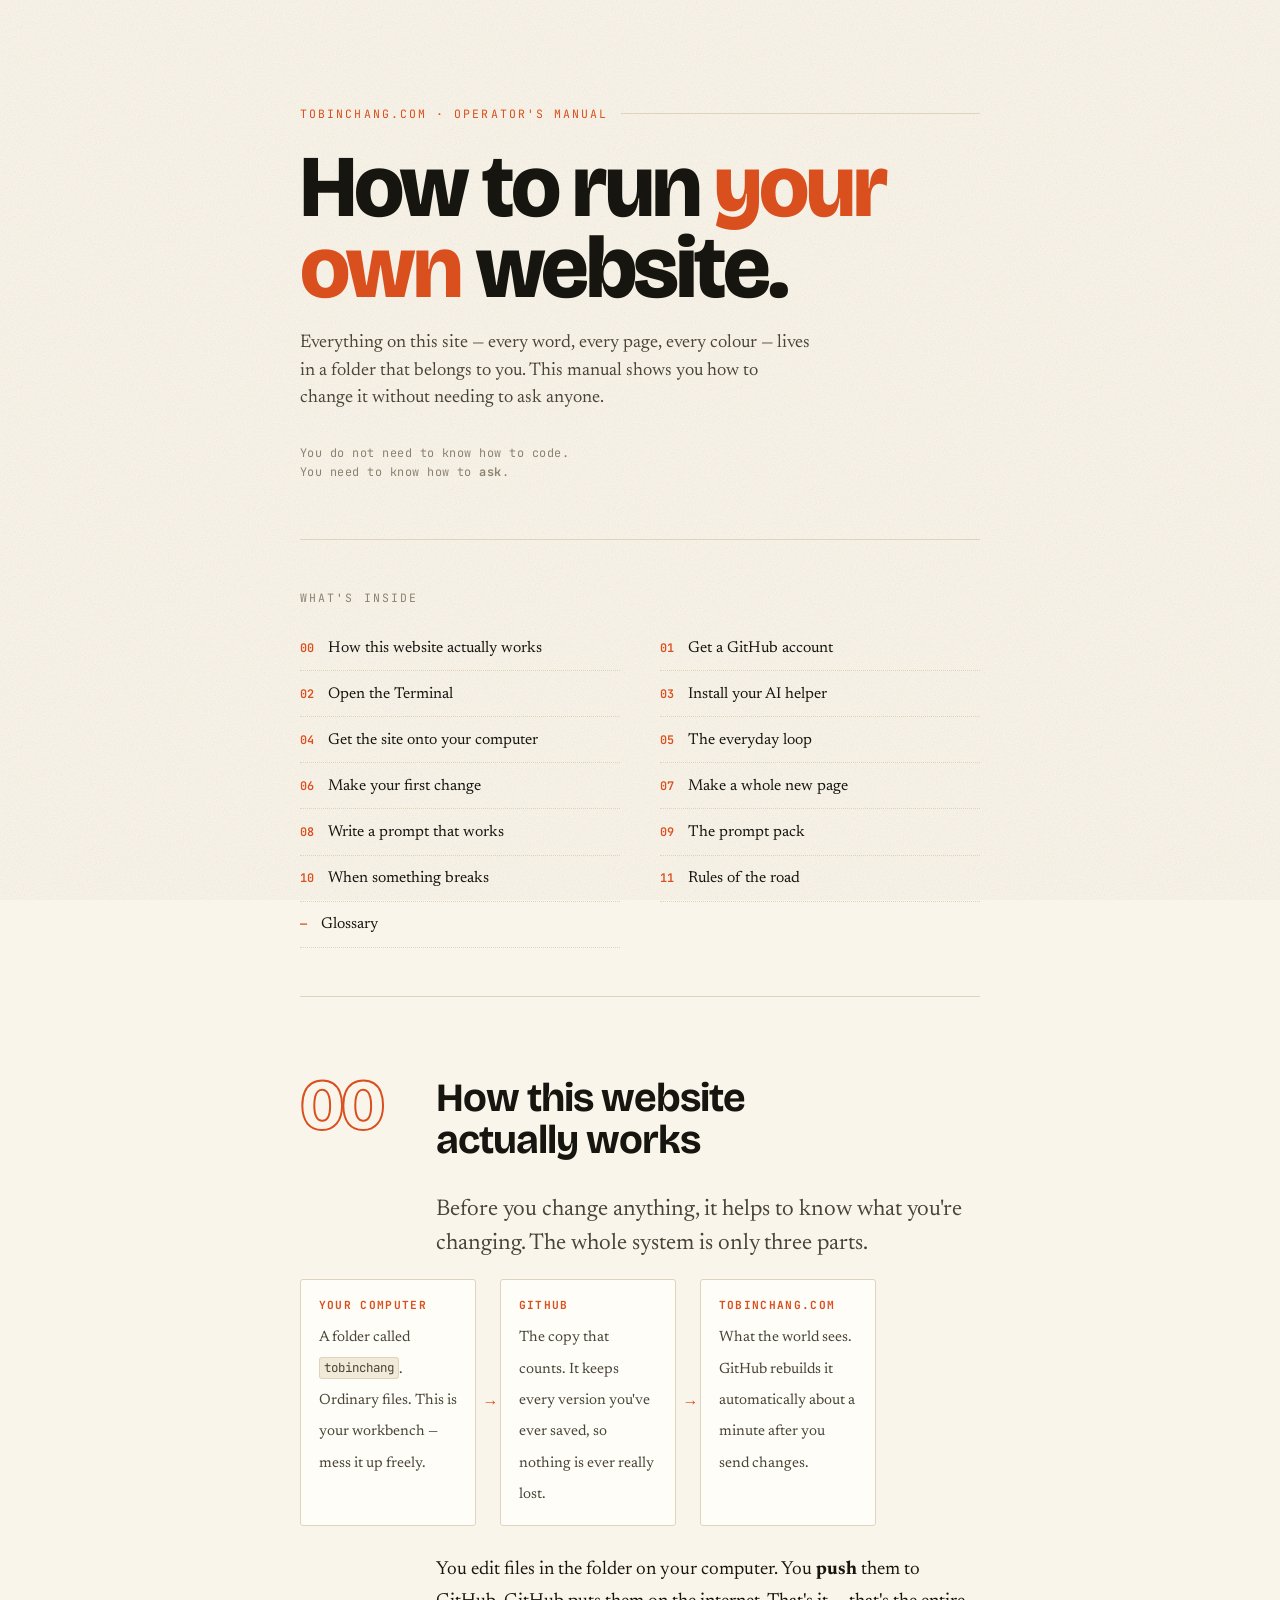
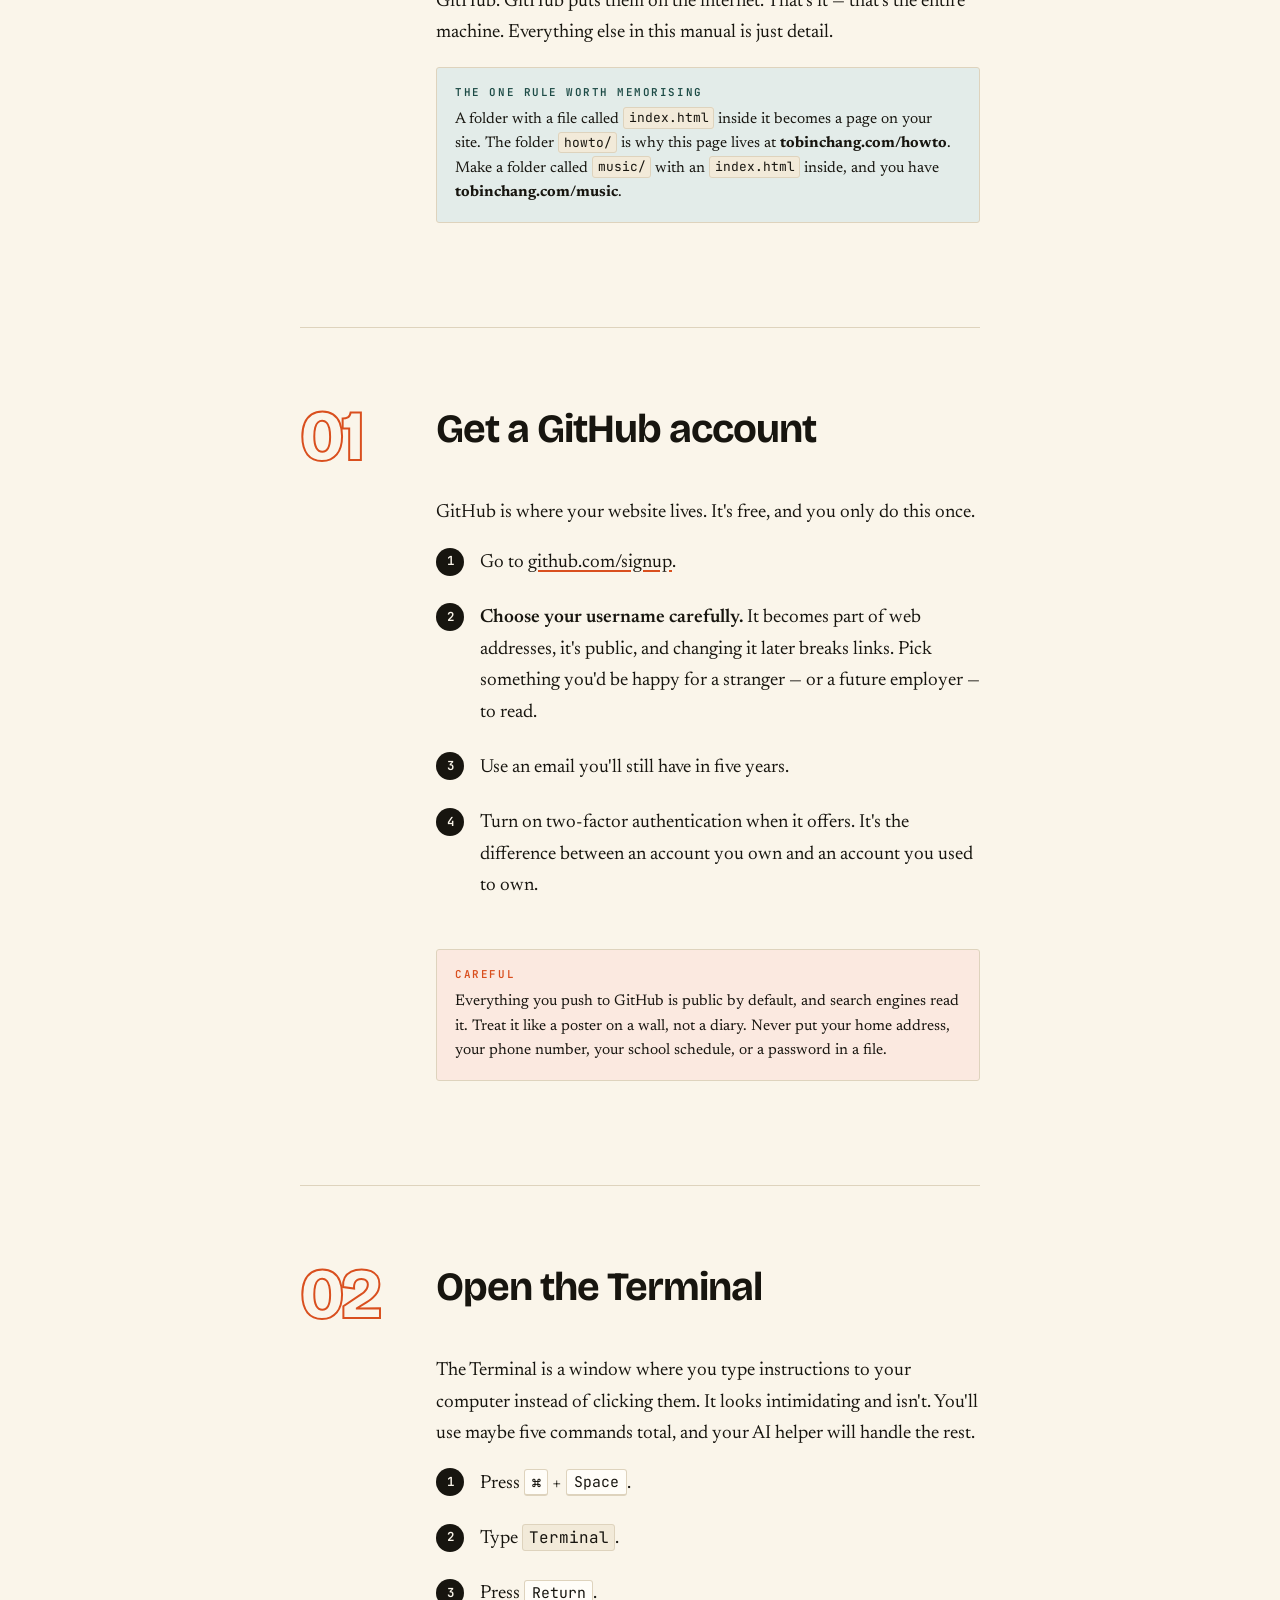
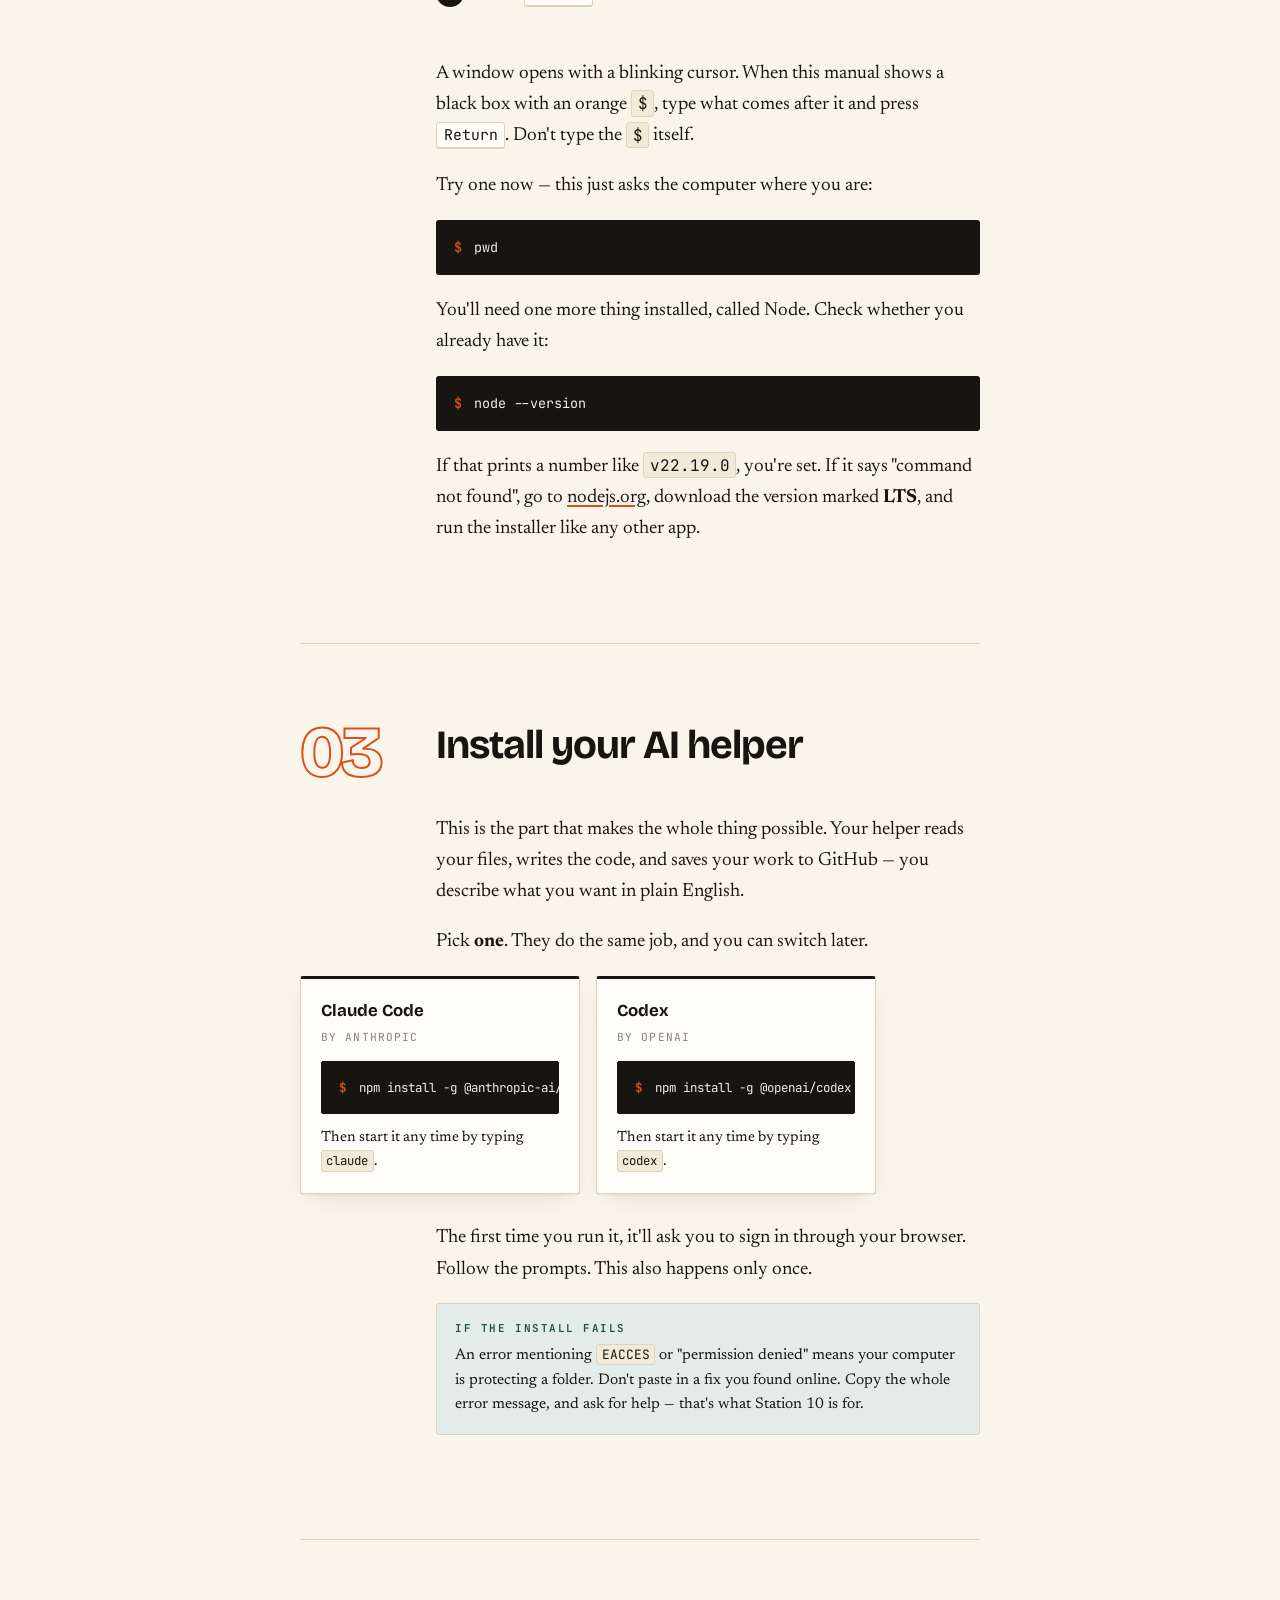
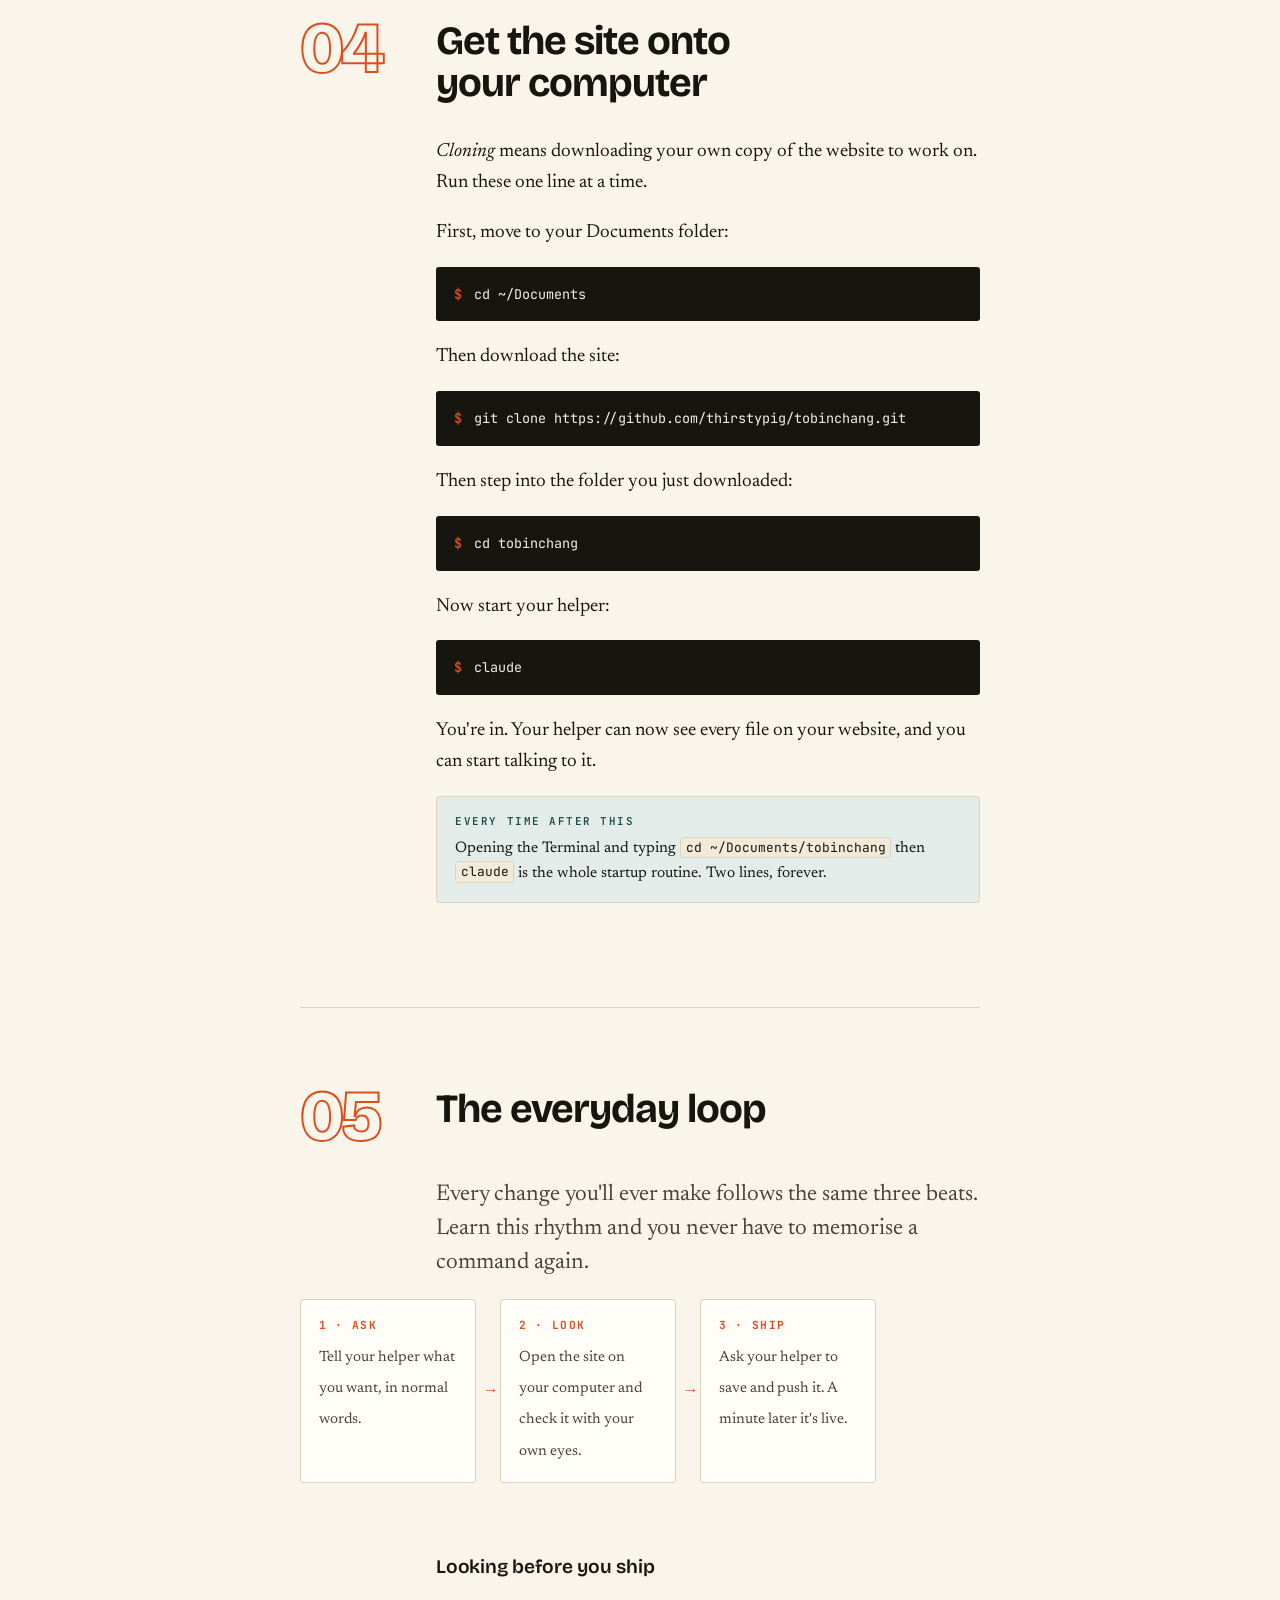
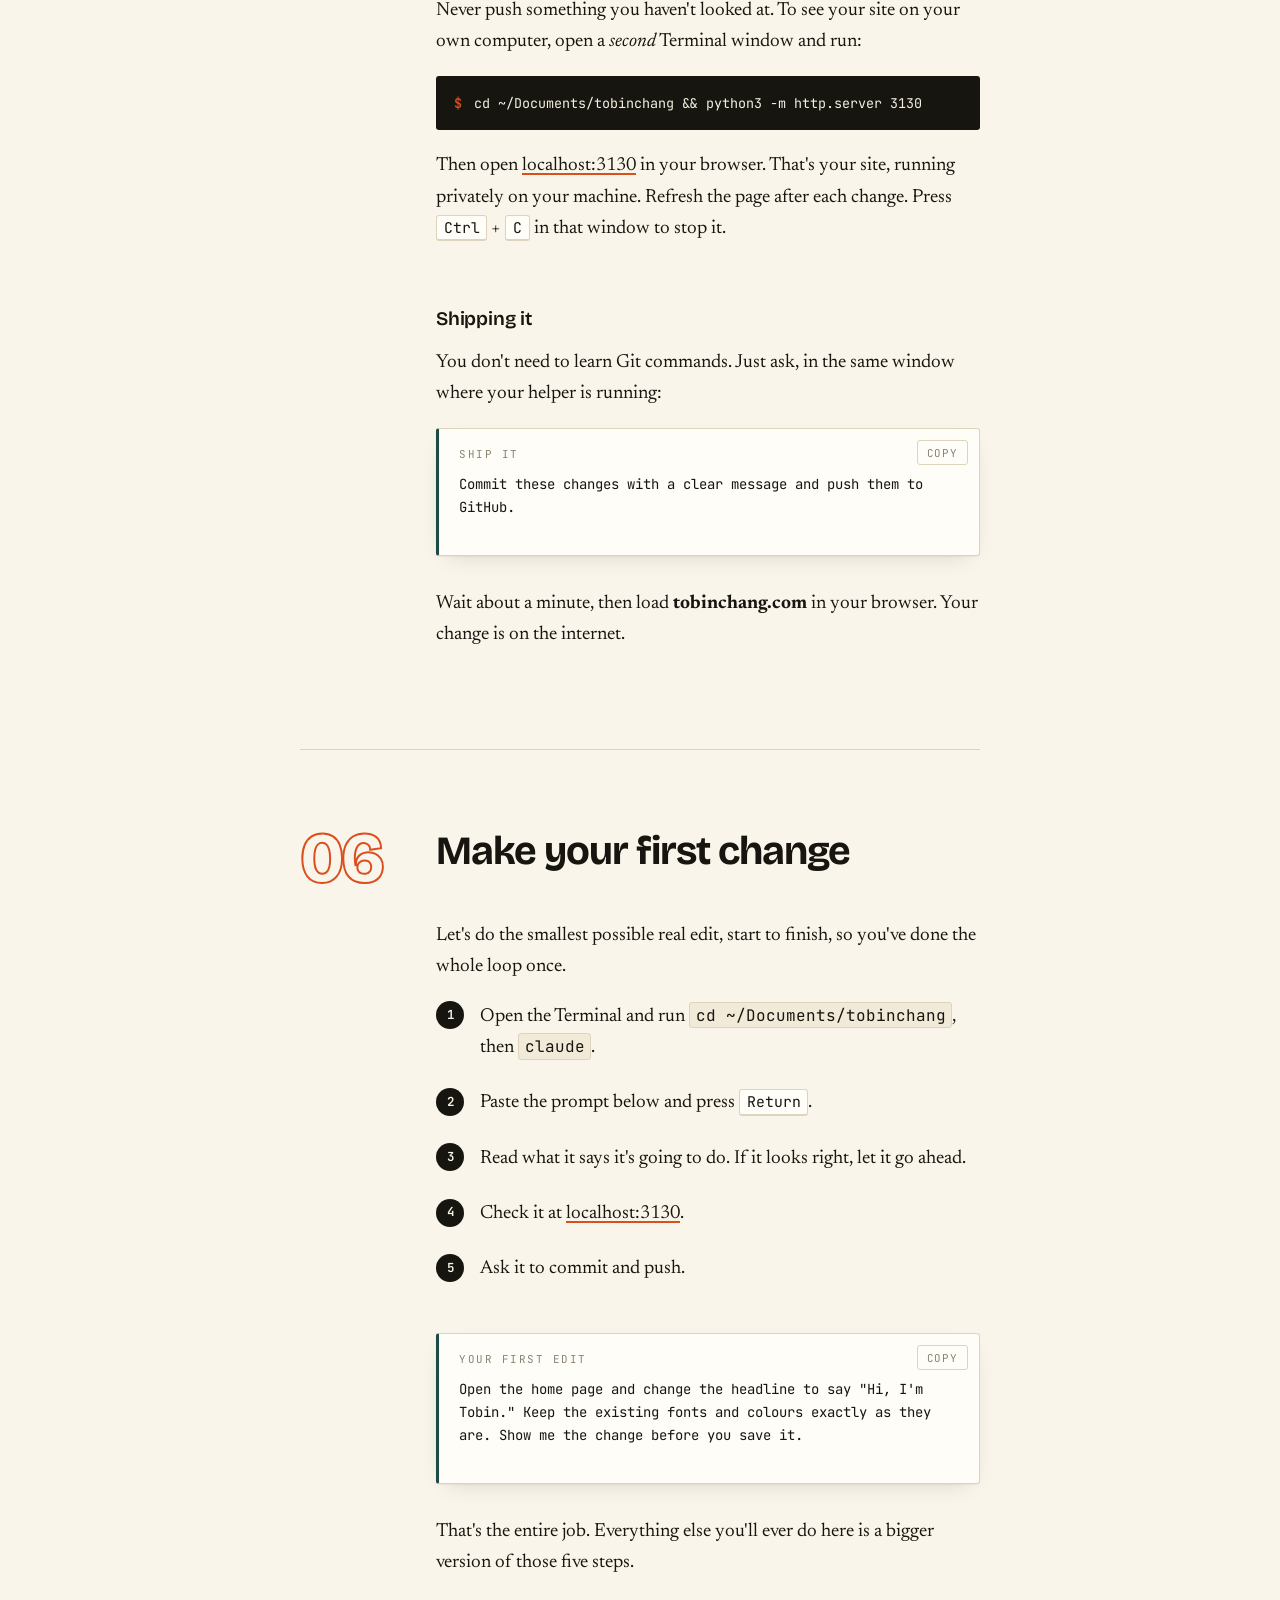
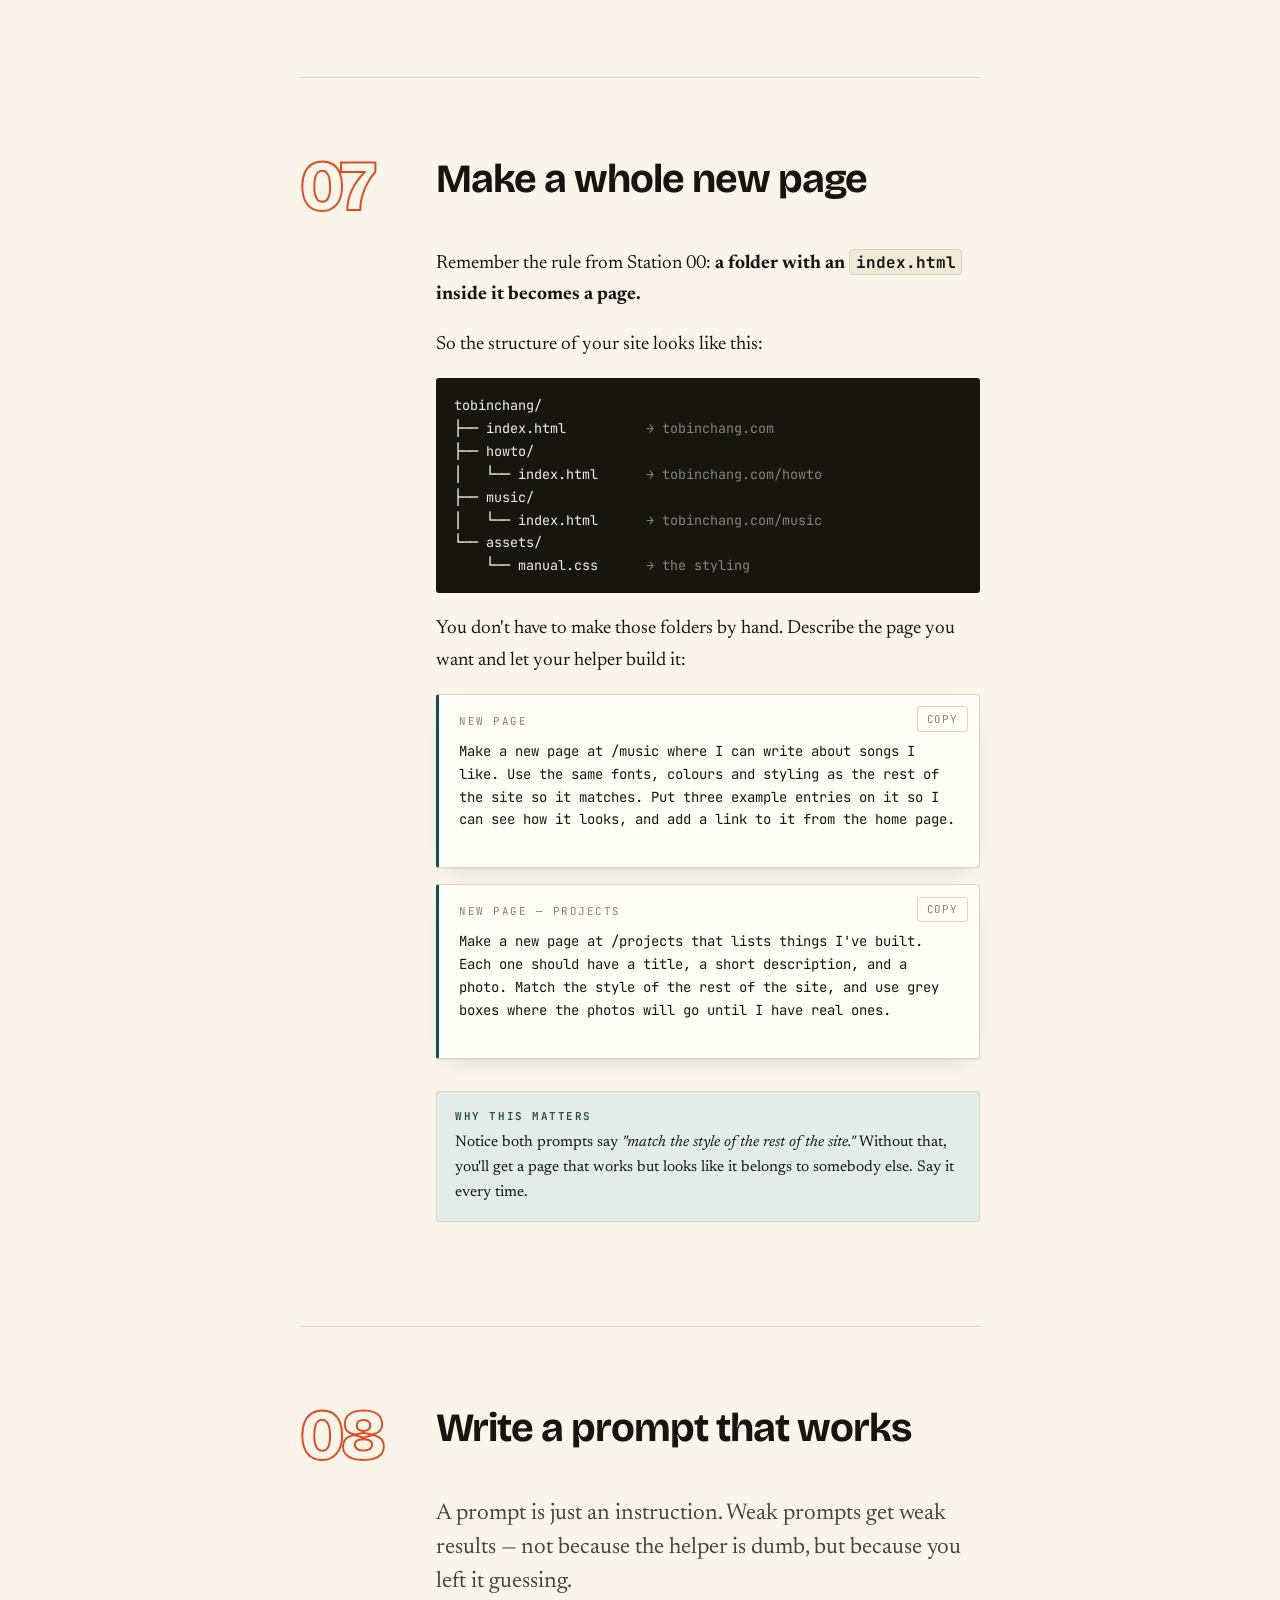
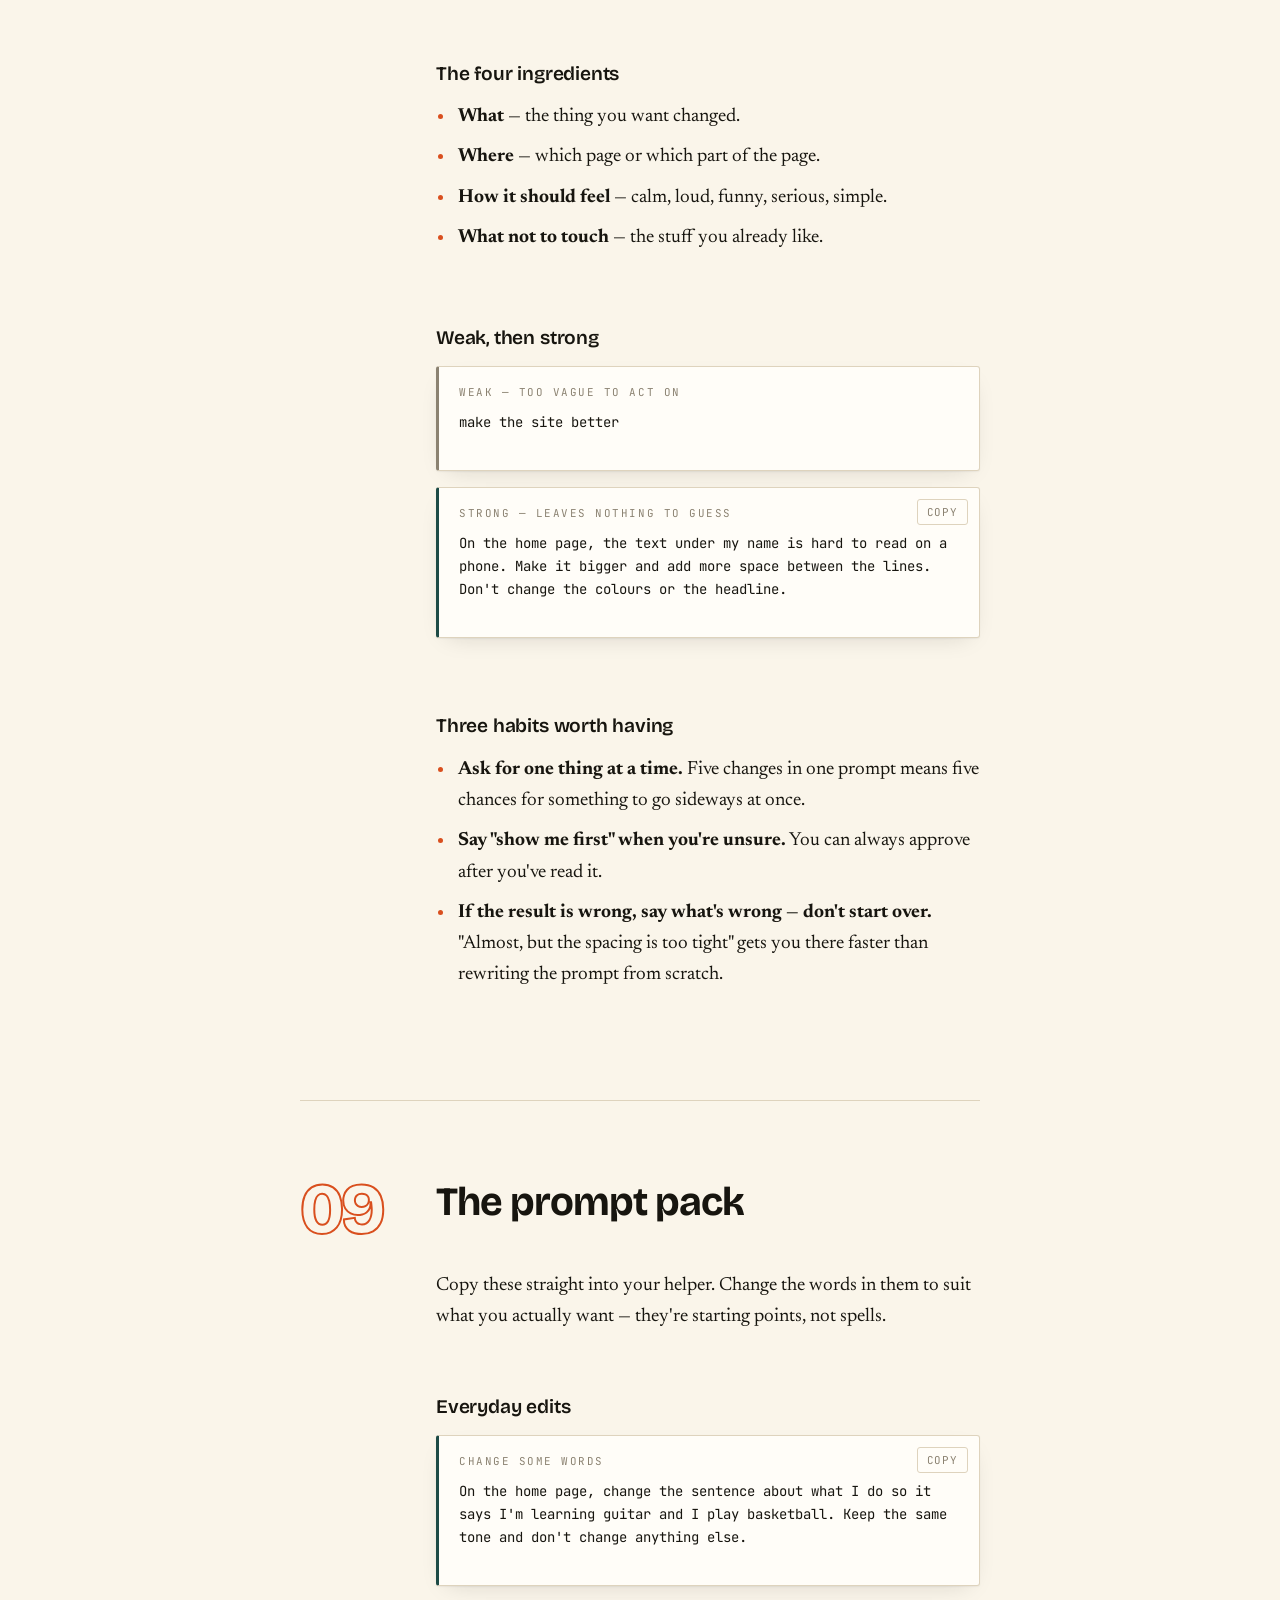
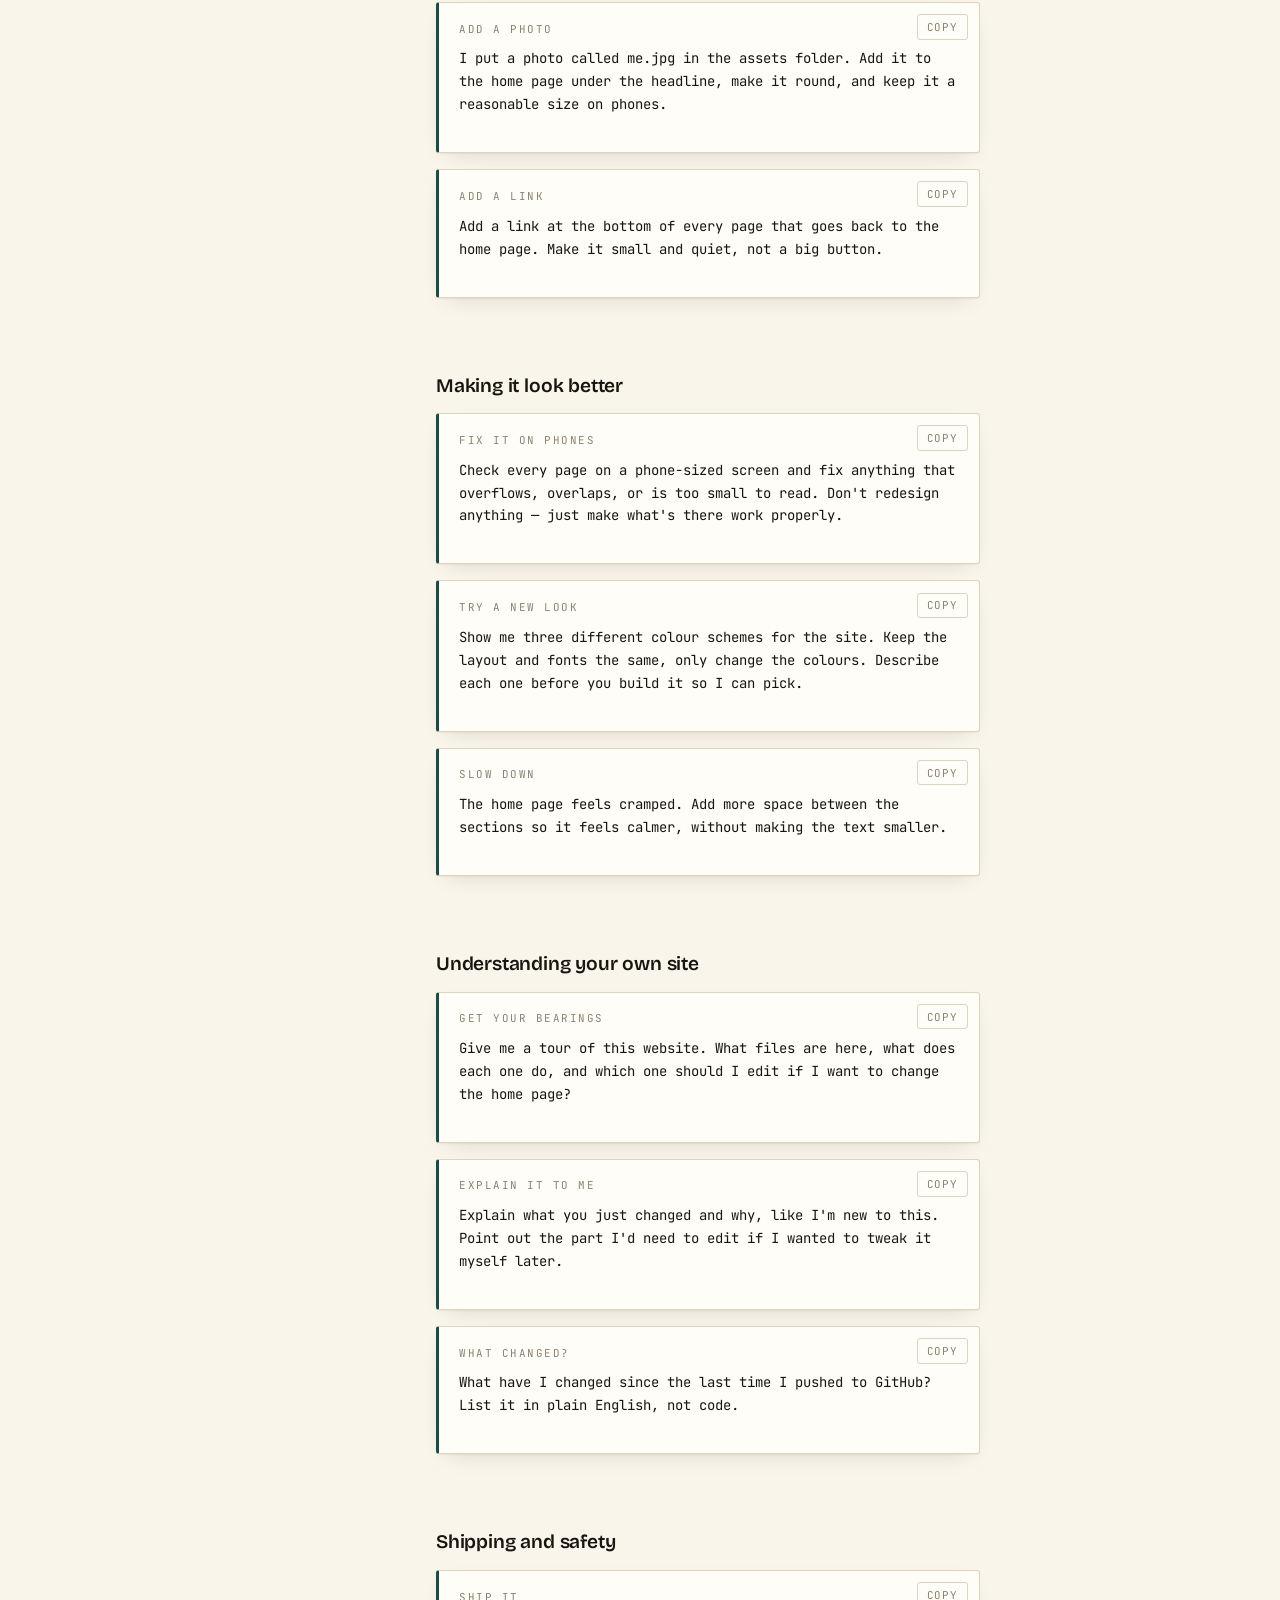
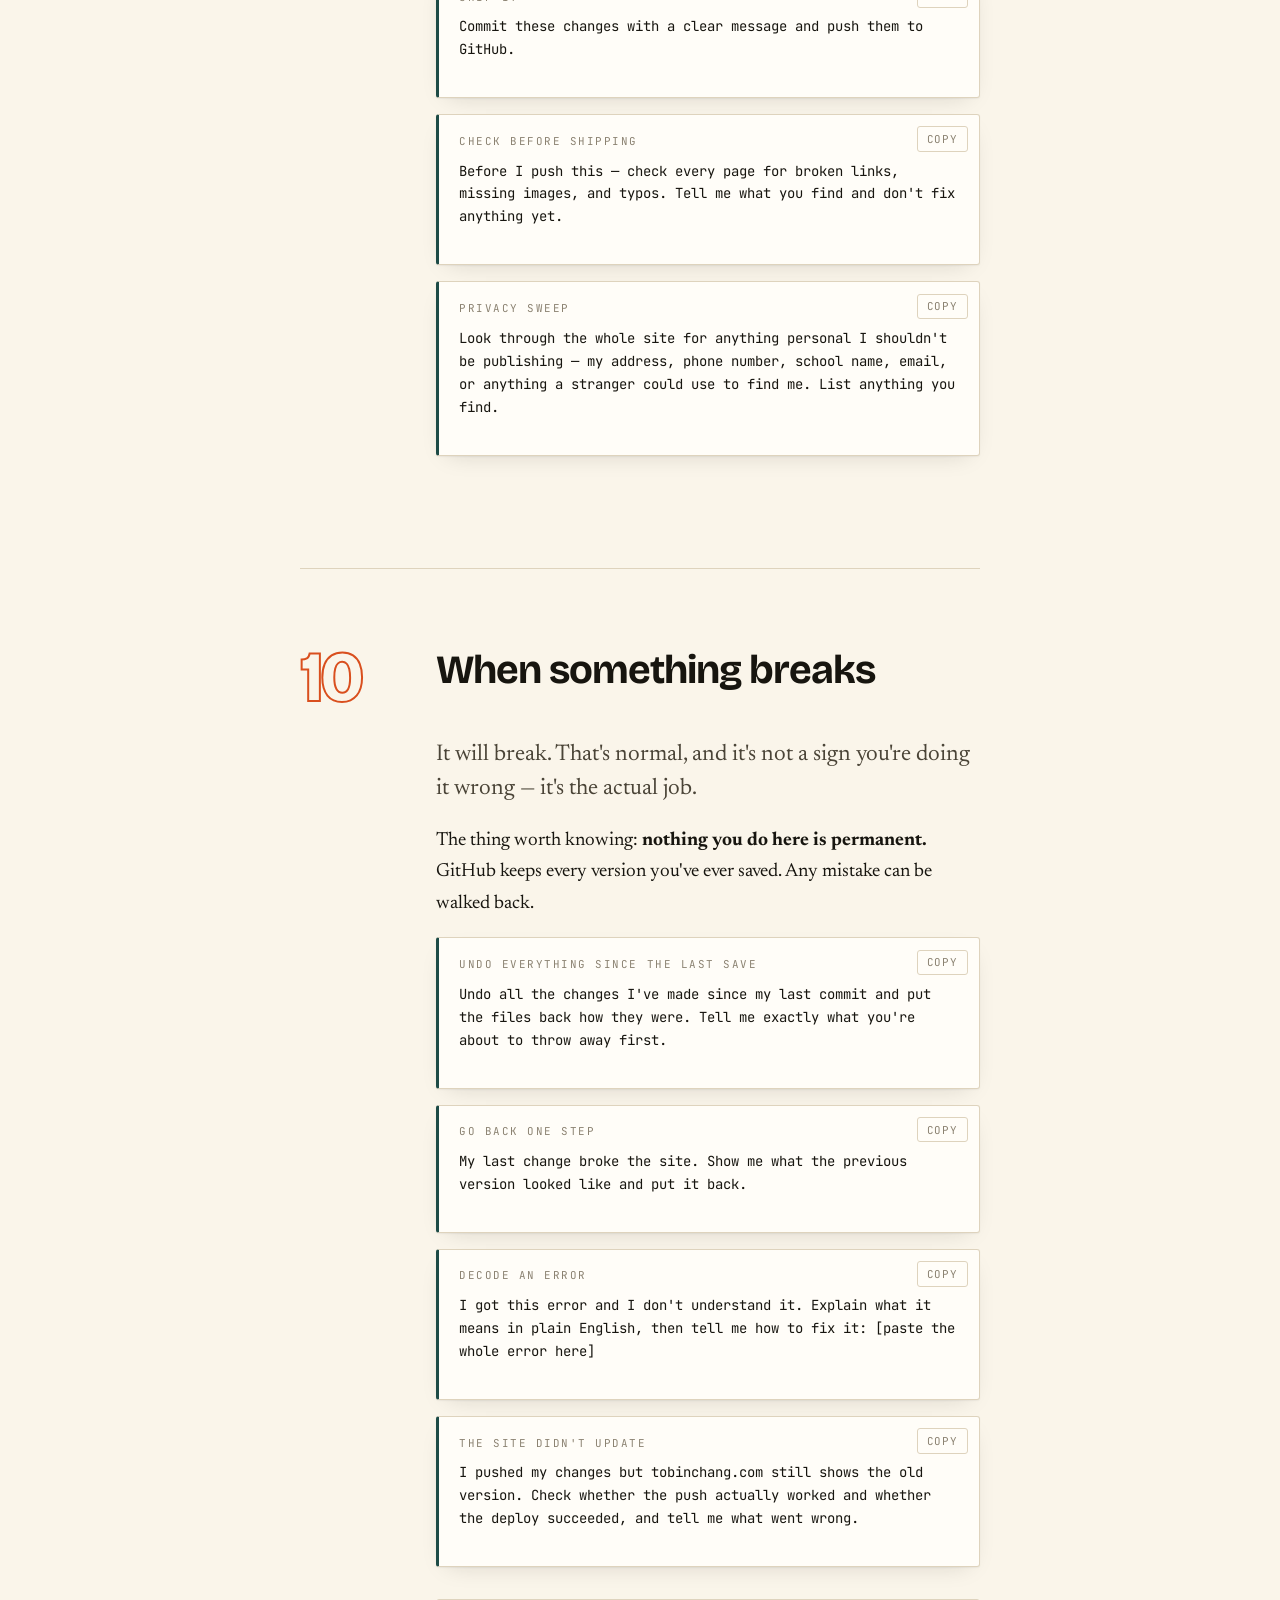
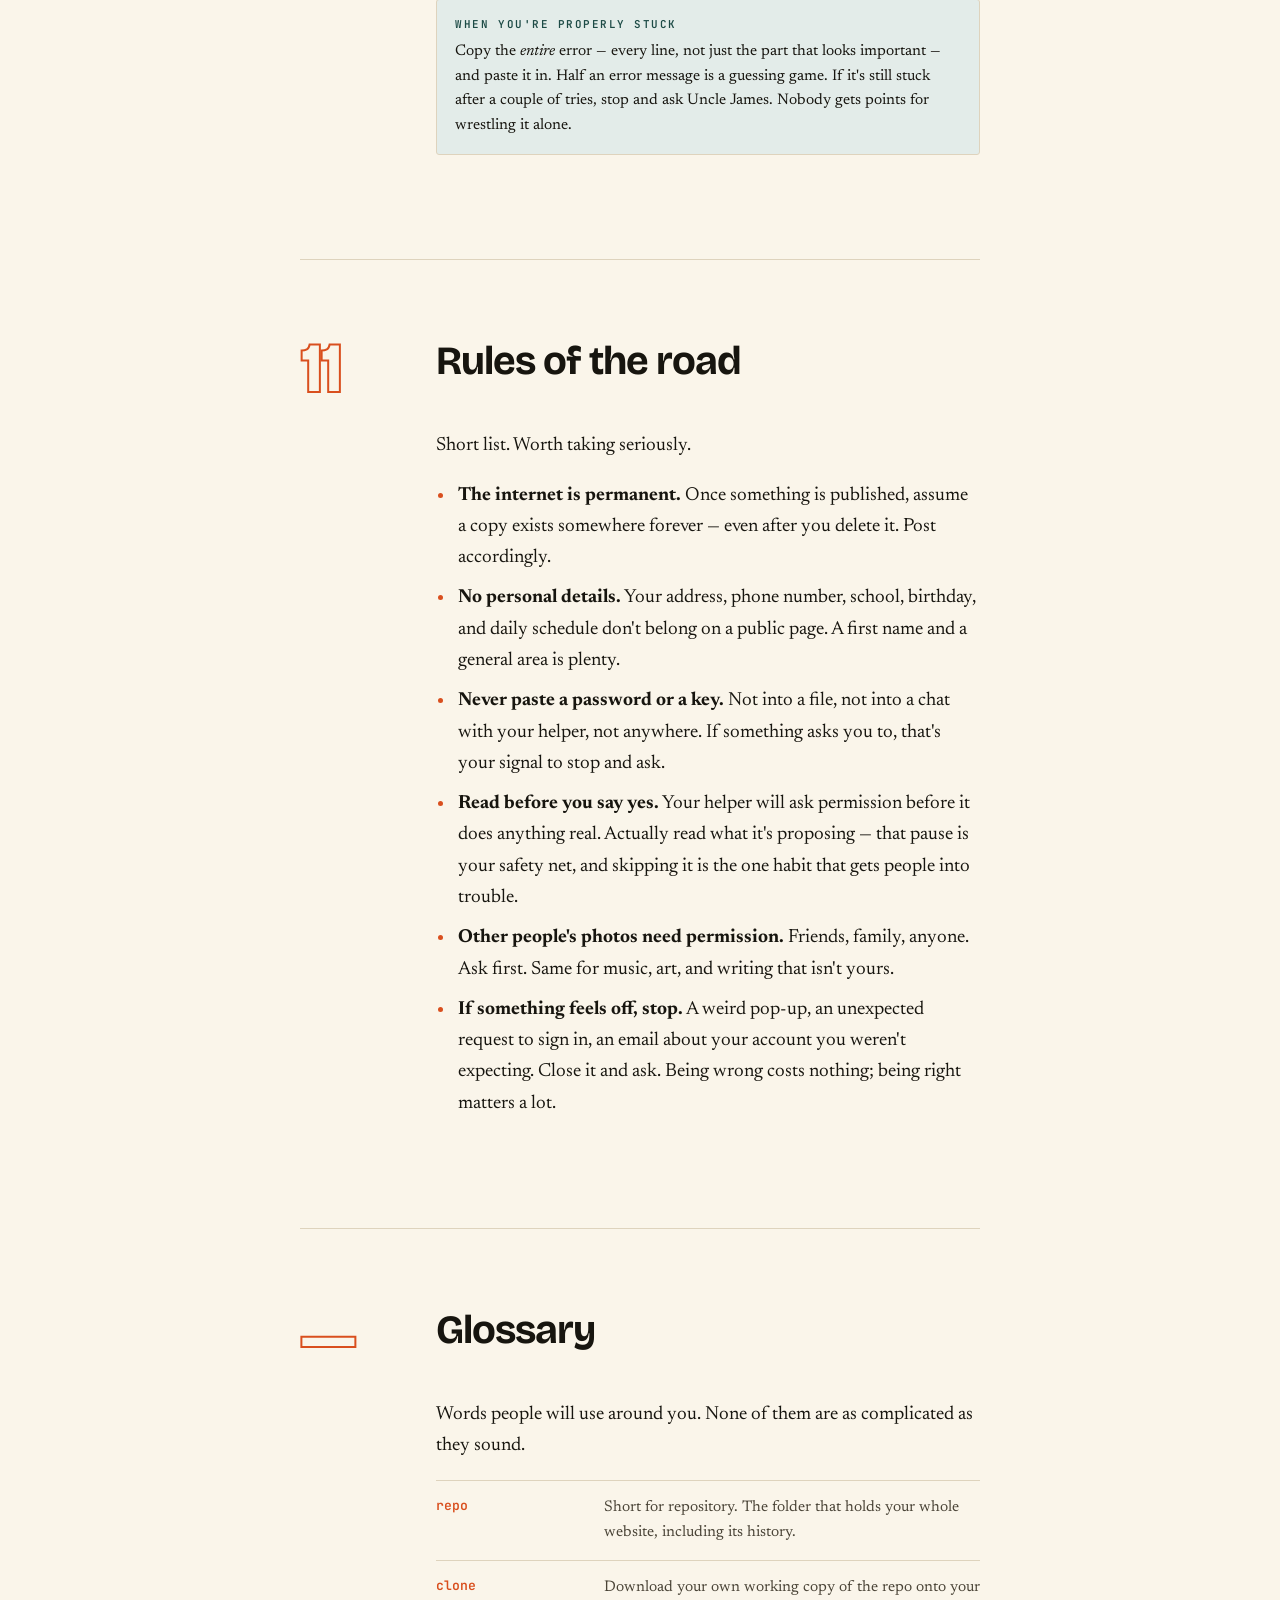
==== howto/index.html @ 3d5f6ff5 "Add placeholder front page and operator's manual First commit for tobinchang.com — a static site on " ====
<!DOCTYPE html>
<html lang="en">
<head>
<meta charset="utf-8">
<meta name="viewport" content="width=device-width, initial-scale=1">
<title>Operator's Manual — how to run tobinchang.com yourself</title>
<meta name="description" content="A step-by-step manual for running your own website with an AI coding helper and GitHub. Setup, everyday edits, making new pages, and a pack of prompts you can copy.">
<meta name="robots" content="noindex, follow">
<meta name="theme-color" content="#faf5ea" media="(prefers-color-scheme: light)">
<meta name="theme-color" content="#14130f" media="(prefers-color-scheme: dark)">
<link rel="preconnect" href="https://fonts.googleapis.com">
<link rel="preconnect" href="https://fonts.gstatic.com" crossorigin>
<link href="https://fonts.googleapis.com/css2?family=Bricolage+Grotesque:opsz,wght@12..96,600;12..96,700;12..96,800&family=JetBrains+Mono:wght@400;600&family=Newsreader:opsz,wght@6..72,300;6..72,400;6..72,600&display=swap" rel="stylesheet">
<link rel="stylesheet" href="/assets/manual.css">
</head>
<body>

<a class="skip" href="#start">Skip to the manual</a>

<div class="wrap">

<!-- ===================== MASTHEAD ===================== -->
<header class="masthead">
  <p class="masthead__eyebrow">tobinchang.com &middot; operator's manual</p>
  <h1>How to run <em>your own</em> website.</h1>
  <p class="masthead__standfirst">
    Everything on this site — every word, every page, every colour — lives in a
    folder that belongs to you. This manual shows you how to change it without
    needing to ask anyone.
  </p>
  <p class="masthead__meta">
    You do not need to know how to code.<br>
    You need to know how to <strong>ask</strong>.
  </p>
</header>

<!-- ===================== CONTENTS ===================== -->
<nav class="contents" aria-label="Contents">
  <h2>What's inside</h2>
  <ol>
    <li><a href="#s00"><span>00</span> How this website actually works</a></li>
    <li><a href="#s01"><span>01</span> Get a GitHub account</a></li>
    <li><a href="#s02"><span>02</span> Open the Terminal</a></li>
    <li><a href="#s03"><span>03</span> Install your AI helper</a></li>
    <li><a href="#s04"><span>04</span> Get the site onto your computer</a></li>
    <li><a href="#s05"><span>05</span> The everyday loop</a></li>
    <li><a href="#s06"><span>06</span> Make your first change</a></li>
    <li><a href="#s07"><span>07</span> Make a whole new page</a></li>
    <li><a href="#s08"><span>08</span> Write a prompt that works</a></li>
    <li><a href="#s09"><span>09</span> The prompt pack</a></li>
    <li><a href="#s10"><span>10</span> When something breaks</a></li>
    <li><a href="#s11"><span>11</span> Rules of the road</a></li>
    <li><a href="#gloss"><span>&mdash;</span> Glossary</a></li>
  </ol>
</nav>

<main id="start">

<!-- ===================== 00 ===================== -->
<section class="station" id="s00">
  <div class="station__head">
    <span class="station__num" aria-hidden="true">00</span>
    <h2>How this website actually works</h2>
  </div>

  <p class="lede">
    Before you change anything, it helps to know what you're changing. The whole
    system is only three parts.
  </p>

  <ul class="flow">
    <li>
      <b>Your computer</b>
      <span>A folder called <code>tobinchang</code>. Ordinary files. This is your workbench — mess it up freely.</span>
    </li>
    <li>
      <b>GitHub</b>
      <span>The copy that counts. It keeps every version you've ever saved, so nothing is ever really lost.</span>
    </li>
    <li>
      <b>tobinchang.com</b>
      <span>What the world sees. GitHub rebuilds it automatically about a minute after you send changes.</span>
    </li>
  </ul>

  <p>
    You edit files in the folder on your computer. You <strong>push</strong> them
    to GitHub. GitHub puts them on the internet. That's it — that's the entire
    machine. Everything else in this manual is just detail.
  </p>

  <div class="note">
    <span class="note__tag">The one rule worth memorising</span>
    <p>
      A folder with a file called <code>index.html</code> inside it becomes a page
      on your site. The folder <code>howto/</code> is why this page lives at
      <strong>tobinchang.com/howto</strong>. Make a folder called
      <code>music/</code> with an <code>index.html</code> inside, and you have
      <strong>tobinchang.com/music</strong>.
    </p>
  </div>
</section>

<!-- ===================== 01 ===================== -->
<section class="station" id="s01">
  <div class="station__head">
    <span class="station__num" aria-hidden="true">01</span>
    <h2>Get a GitHub account</h2>
  </div>

  <p>
    GitHub is where your website lives. It's free, and you only do this once.
  </p>

  <ol class="steps">
    <li>Go to <a href="https://github.com/signup">github.com/signup</a>.</li>
    <li>
      <strong>Choose your username carefully.</strong> It becomes part of web
      addresses, it's public, and changing it later breaks links. Pick something
      you'd be happy for a stranger — or a future employer — to read.
    </li>
    <li>Use an email you'll still have in five years.</li>
    <li>Turn on two-factor authentication when it offers. It's the difference between an account you own and an account you used to own.</li>
  </ol>

  <div class="note note--warn">
    <span class="note__tag">Careful</span>
    <p>
      Everything you push to GitHub is public by default, and search engines read
      it. Treat it like a poster on a wall, not a diary. Never put your home
      address, your phone number, your school schedule, or a password in a file.
    </p>
  </div>
</section>

<!-- ===================== 02 ===================== -->
<section class="station" id="s02">
  <div class="station__head">
    <span class="station__num" aria-hidden="true">02</span>
    <h2>Open the Terminal</h2>
  </div>

  <p>
    The Terminal is a window where you type instructions to your computer instead
    of clicking them. It looks intimidating and isn't. You'll use maybe five
    commands total, and your AI helper will handle the rest.
  </p>

  <ol class="steps">
    <li>Press <kbd>⌘</kbd> + <kbd>Space</kbd>.</li>
    <li>Type <code>Terminal</code>.</li>
    <li>Press <kbd>Return</kbd>.</li>
  </ol>

  <p>
    A window opens with a blinking cursor. When this manual shows a black box with
    an orange <code>$</code>, type what comes after it and press <kbd>Return</kbd>.
    Don't type the <code>$</code> itself.
  </p>

  <p>Try one now — this just asks the computer where you are:</p>

  <pre class="cmd">pwd</pre>

  <p>
    You'll need one more thing installed, called Node. Check whether you already
    have it:
  </p>

  <pre class="cmd">node --version</pre>

  <p>
    If that prints a number like <code>v22.19.0</code>, you're set. If it says
    "command not found", go to <a href="https://nodejs.org">nodejs.org</a>,
    download the version marked <strong>LTS</strong>, and run the installer like
    any other app.
  </p>
</section>

<!-- ===================== 03 ===================== -->
<section class="station" id="s03">
  <div class="station__head">
    <span class="station__num" aria-hidden="true">03</span>
    <h2>Install your AI helper</h2>
  </div>

  <p>
    This is the part that makes the whole thing possible. Your helper reads your
    files, writes the code, and saves your work to GitHub — you describe what you
    want in plain English.
  </p>

  <p>Pick <strong>one</strong>. They do the same job, and you can switch later.</p>

  <ul class="choice">
    <li>
      <h4>Claude Code</h4>
      <p class="who">by Anthropic</p>
      <pre class="cmd">npm install -g @anthropic-ai/claude-code</pre>
      <p>Then start it any time by typing <code>claude</code>.</p>
    </li>
    <li>
      <h4>Codex</h4>
      <p class="who">by OpenAI</p>
      <pre class="cmd">npm install -g @openai/codex</pre>
      <p>Then start it any time by typing <code>codex</code>.</p>
    </li>
  </ul>

  <p>
    The first time you run it, it'll ask you to sign in through your browser.
    Follow the prompts. This also happens only once.
  </p>

  <div class="note">
    <span class="note__tag">If the install fails</span>
    <p>
      An error mentioning <code>EACCES</code> or "permission denied" means your
      computer is protecting a folder. Don't paste in a fix you found online.
      Copy the whole error message, and ask for help — that's what
      Station&nbsp;10 is for.
    </p>
  </div>
</section>

<!-- ===================== 04 ===================== -->
<section class="station" id="s04">
  <div class="station__head">
    <span class="station__num" aria-hidden="true">04</span>
    <h2>Get the site onto your computer</h2>
  </div>

  <p>
    <em>Cloning</em> means downloading your own copy of the website to work on.
    Run these one line at a time.
  </p>

  <p>First, move to your Documents folder:</p>
  <pre class="cmd">cd ~/Documents</pre>

  <p>Then download the site:</p>
  <pre class="cmd">git clone https://github.com/thirstypig/tobinchang.git</pre>

  <p>Then step into the folder you just downloaded:</p>
  <pre class="cmd">cd tobinchang</pre>

  <p>Now start your helper:</p>
  <pre class="cmd">claude</pre>

  <p>
    You're in. Your helper can now see every file on your website, and you can
    start talking to it.
  </p>

  <div class="note">
    <span class="note__tag">Every time after this</span>
    <p>
      Opening the Terminal and typing <code>cd ~/Documents/tobinchang</code> then
      <code>claude</code> is the whole startup routine. Two lines, forever.
    </p>
  </div>
</section>

<!-- ===================== 05 ===================== -->
<section class="station" id="s05">
  <div class="station__head">
    <span class="station__num" aria-hidden="true">05</span>
    <h2>The everyday loop</h2>
  </div>

  <p class="lede">
    Every change you'll ever make follows the same three beats. Learn this rhythm
    and you never have to memorise a command again.
  </p>

  <ul class="flow">
    <li><b>1 · Ask</b><span>Tell your helper what you want, in normal words.</span></li>
    <li><b>2 · Look</b><span>Open the site on your computer and check it with your own eyes.</span></li>
    <li><b>3 · Ship</b><span>Ask your helper to save and push it. A minute later it's live.</span></li>
  </ul>

  <h3>Looking before you ship</h3>

  <p>
    Never push something you haven't looked at. To see your site on your own
    computer, open a <em>second</em> Terminal window and run:
  </p>

  <pre class="cmd">cd ~/Documents/tobinchang &amp;&amp; python3 -m http.server 3130</pre>

  <p>
    Then open <a href="http://localhost:3130">localhost:3130</a> in your browser.
    That's your site, running privately on your machine. Refresh the page after
    each change. Press <kbd>Ctrl</kbd> + <kbd>C</kbd> in that window to stop it.
  </p>

  <h3>Shipping it</h3>

  <p>
    You don't need to learn Git commands. Just ask, in the same window where your
    helper is running:
  </p>

  <ul class="prompts">
    <li class="prompt">
      <span class="prompt__label">Ship it</span>
      <button class="prompt__copy" type="button">Copy</button>
      <p class="prompt__text">Commit these changes with a clear message and push them to GitHub.</p>
    </li>
  </ul>

  <p>
    Wait about a minute, then load <strong>tobinchang.com</strong> in your browser.
    Your change is on the internet.
  </p>
</section>

<!-- ===================== 06 ===================== -->
<section class="station" id="s06">
  <div class="station__head">
    <span class="station__num" aria-hidden="true">06</span>
    <h2>Make your first change</h2>
  </div>

  <p>
    Let's do the smallest possible real edit, start to finish, so you've done the
    whole loop once.
  </p>

  <ol class="steps">
    <li>Open the Terminal and run <code>cd ~/Documents/tobinchang</code>, then <code>claude</code>.</li>
    <li>Paste the prompt below and press <kbd>Return</kbd>.</li>
    <li>Read what it says it's going to do. If it looks right, let it go ahead.</li>
    <li>Check it at <a href="http://localhost:3130">localhost:3130</a>.</li>
    <li>Ask it to commit and push.</li>
  </ol>

  <ul class="prompts">
    <li class="prompt">
      <span class="prompt__label">Your first edit</span>
      <button class="prompt__copy" type="button">Copy</button>
      <p class="prompt__text">Open the home page and change the headline to say "Hi, I'm Tobin." Keep the existing fonts and colours exactly as they are. Show me the change before you save it.</p>
    </li>
  </ul>

  <p>
    That's the entire job. Everything else you'll ever do here is a bigger version
    of those five steps.
  </p>
</section>

<!-- ===================== 07 ===================== -->
<section class="station" id="s07">
  <div class="station__head">
    <span class="station__num" aria-hidden="true">07</span>
    <h2>Make a whole new page</h2>
  </div>

  <p>
    Remember the rule from Station 00: <strong>a folder with an
    <code>index.html</code> inside it becomes a page.</strong>
  </p>

  <p>So the structure of your site looks like this:</p>

  <pre class="cmd cmd--plain">tobinchang/
├── index.html          <span class="c">→ tobinchang.com</span>
├── howto/
│   └── index.html      <span class="c">→ tobinchang.com/howto</span>
├── music/
│   └── index.html      <span class="c">→ tobinchang.com/music</span>
└── assets/
    └── manual.css      <span class="c">→ the styling</span></pre>

  <p>
    You don't have to make those folders by hand. Describe the page you want and
    let your helper build it:
  </p>

  <ul class="prompts">
    <li class="prompt">
      <span class="prompt__label">New page</span>
      <button class="prompt__copy" type="button">Copy</button>
      <p class="prompt__text">Make a new page at /music where I can write about songs I like. Use the same fonts, colours and styling as the rest of the site so it matches. Put three example entries on it so I can see how it looks, and add a link to it from the home page.</p>
    </li>
    <li class="prompt">
      <span class="prompt__label">New page — projects</span>
      <button class="prompt__copy" type="button">Copy</button>
      <p class="prompt__text">Make a new page at /projects that lists things I've built. Each one should have a title, a short description, and a photo. Match the style of the rest of the site, and use grey boxes where the photos will go until I have real ones.</p>
    </li>
  </ul>

  <div class="note">
    <span class="note__tag">Why this matters</span>
    <p>
      Notice both prompts say <em>"match the style of the rest of the site."</em>
      Without that, you'll get a page that works but looks like it belongs to
      somebody else. Say it every time.
    </p>
  </div>
</section>

<!-- ===================== 08 ===================== -->
<section class="station" id="s08">
  <div class="station__head">
    <span class="station__num" aria-hidden="true">08</span>
    <h2>Write a prompt that works</h2>
  </div>

  <p class="lede">
    A prompt is just an instruction. Weak prompts get weak results — not because
    the helper is dumb, but because you left it guessing.
  </p>

  <h3>The four ingredients</h3>

  <ul>
    <li><strong>What</strong> — the thing you want changed.</li>
    <li><strong>Where</strong> — which page or which part of the page.</li>
    <li><strong>How it should feel</strong> — calm, loud, funny, serious, simple.</li>
    <li><strong>What not to touch</strong> — the stuff you already like.</li>
  </ul>

  <h3>Weak, then strong</h3>

  <ul class="prompts">
    <li class="prompt" style="border-left-color: var(--ink-faint)">
      <span class="prompt__label">Weak — too vague to act on</span>
      <p class="prompt__text">make the site better</p>
    </li>
    <li class="prompt">
      <span class="prompt__label">Strong — leaves nothing to guess</span>
      <button class="prompt__copy" type="button">Copy</button>
      <p class="prompt__text">On the home page, the text under my name is hard to read on a phone. Make it bigger and add more space between the lines. Don't change the colours or the headline.</p>
    </li>
  </ul>

  <h3>Three habits worth having</h3>

  <ul>
    <li><strong>Ask for one thing at a time.</strong> Five changes in one prompt means five chances for something to go sideways at once.</li>
    <li><strong>Say "show me first" when you're unsure.</strong> You can always approve after you've read it.</li>
    <li><strong>If the result is wrong, say what's wrong — don't start over.</strong> "Almost, but the spacing is too tight" gets you there faster than rewriting the prompt from scratch.</li>
  </ul>
</section>

<!-- ===================== 09 ===================== -->
<section class="station" id="s09">
  <div class="station__head">
    <span class="station__num" aria-hidden="true">09</span>
    <h2>The prompt pack</h2>
  </div>

  <p>
    Copy these straight into your helper. Change the words in them to suit what
    you actually want — they're starting points, not spells.
  </p>

  <h3>Everyday edits</h3>

  <ul class="prompts">
    <li class="prompt">
      <span class="prompt__label">Change some words</span>
      <button class="prompt__copy" type="button">Copy</button>
      <p class="prompt__text">On the home page, change the sentence about what I do so it says I'm learning guitar and I play basketball. Keep the same tone and don't change anything else.</p>
    </li>
    <li class="prompt">
      <span class="prompt__label">Add a photo</span>
      <button class="prompt__copy" type="button">Copy</button>
      <p class="prompt__text">I put a photo called me.jpg in the assets folder. Add it to the home page under the headline, make it round, and keep it a reasonable size on phones.</p>
    </li>
    <li class="prompt">
      <span class="prompt__label">Add a link</span>
      <button class="prompt__copy" type="button">Copy</button>
      <p class="prompt__text">Add a link at the bottom of every page that goes back to the home page. Make it small and quiet, not a big button.</p>
    </li>
  </ul>

  <h3>Making it look better</h3>

  <ul class="prompts">
    <li class="prompt">
      <span class="prompt__label">Fix it on phones</span>
      <button class="prompt__copy" type="button">Copy</button>
      <p class="prompt__text">Check every page on a phone-sized screen and fix anything that overflows, overlaps, or is too small to read. Don't redesign anything — just make what's there work properly.</p>
    </li>
    <li class="prompt">
      <span class="prompt__label">Try a new look</span>
      <button class="prompt__copy" type="button">Copy</button>
      <p class="prompt__text">Show me three different colour schemes for the site. Keep the layout and fonts the same, only change the colours. Describe each one before you build it so I can pick.</p>
    </li>
    <li class="prompt">
      <span class="prompt__label">Slow down</span>
      <button class="prompt__copy" type="button">Copy</button>
      <p class="prompt__text">The home page feels cramped. Add more space between the sections so it feels calmer, without making the text smaller.</p>
    </li>
  </ul>

  <h3>Understanding your own site</h3>

  <ul class="prompts">
    <li class="prompt">
      <span class="prompt__label">Get your bearings</span>
      <button class="prompt__copy" type="button">Copy</button>
      <p class="prompt__text">Give me a tour of this website. What files are here, what does each one do, and which one should I edit if I want to change the home page?</p>
    </li>
    <li class="prompt">
      <span class="prompt__label">Explain it to me</span>
      <button class="prompt__copy" type="button">Copy</button>
      <p class="prompt__text">Explain what you just changed and why, like I'm new to this. Point out the part I'd need to edit if I wanted to tweak it myself later.</p>
    </li>
    <li class="prompt">
      <span class="prompt__label">What changed?</span>
      <button class="prompt__copy" type="button">Copy</button>
      <p class="prompt__text">What have I changed since the last time I pushed to GitHub? List it in plain English, not code.</p>
    </li>
  </ul>

  <h3>Shipping and safety</h3>

  <ul class="prompts">
    <li class="prompt">
      <span class="prompt__label">Ship it</span>
      <button class="prompt__copy" type="button">Copy</button>
      <p class="prompt__text">Commit these changes with a clear message and push them to GitHub.</p>
    </li>
    <li class="prompt">
      <span class="prompt__label">Check before shipping</span>
      <button class="prompt__copy" type="button">Copy</button>
      <p class="prompt__text">Before I push this — check every page for broken links, missing images, and typos. Tell me what you find and don't fix anything yet.</p>
    </li>
    <li class="prompt">
      <span class="prompt__label">Privacy sweep</span>
      <button class="prompt__copy" type="button">Copy</button>
      <p class="prompt__text">Look through the whole site for anything personal I shouldn't be publishing — my address, phone number, school name, email, or anything a stranger could use to find me. List anything you find.</p>
    </li>
  </ul>
</section>

<!-- ===================== 10 ===================== -->
<section class="station" id="s10">
  <div class="station__head">
    <span class="station__num" aria-hidden="true">10</span>
    <h2>When something breaks</h2>
  </div>

  <p class="lede">
    It will break. That's normal, and it's not a sign you're doing it wrong —
    it's the actual job.
  </p>

  <p>
    The thing worth knowing: <strong>nothing you do here is permanent.</strong>
    GitHub keeps every version you've ever saved. Any mistake can be walked back.
  </p>

  <ul class="prompts">
    <li class="prompt">
      <span class="prompt__label">Undo everything since the last save</span>
      <button class="prompt__copy" type="button">Copy</button>
      <p class="prompt__text">Undo all the changes I've made since my last commit and put the files back how they were. Tell me exactly what you're about to throw away first.</p>
    </li>
    <li class="prompt">
      <span class="prompt__label">Go back one step</span>
      <button class="prompt__copy" type="button">Copy</button>
      <p class="prompt__text">My last change broke the site. Show me what the previous version looked like and put it back.</p>
    </li>
    <li class="prompt">
      <span class="prompt__label">Decode an error</span>
      <button class="prompt__copy" type="button">Copy</button>
      <p class="prompt__text">I got this error and I don't understand it. Explain what it means in plain English, then tell me how to fix it: [paste the whole error here]</p>
    </li>
    <li class="prompt">
      <span class="prompt__label">The site didn't update</span>
      <button class="prompt__copy" type="button">Copy</button>
      <p class="prompt__text">I pushed my changes but tobinchang.com still shows the old version. Check whether the push actually worked and whether the deploy succeeded, and tell me what went wrong.</p>
    </li>
  </ul>

  <div class="note">
    <span class="note__tag">When you're properly stuck</span>
    <p>
      Copy the <em>entire</em> error — every line, not just the part that looks
      important — and paste it in. Half an error message is a guessing game.
      If it's still stuck after a couple of tries, stop and ask Uncle James.
      Nobody gets points for wrestling it alone.
    </p>
  </div>
</section>

<!-- ===================== 11 ===================== -->
<section class="station" id="s11">
  <div class="station__head">
    <span class="station__num" aria-hidden="true">11</span>
    <h2>Rules of the road</h2>
  </div>

  <p>Short list. Worth taking seriously.</p>

  <ul>
    <li>
      <strong>The internet is permanent.</strong> Once something is published,
      assume a copy exists somewhere forever — even after you delete it. Post
      accordingly.
    </li>
    <li>
      <strong>No personal details.</strong> Your address, phone number, school,
      birthday, and daily schedule don't belong on a public page. A first name and
      a general area is plenty.
    </li>
    <li>
      <strong>Never paste a password or a key.</strong> Not into a file, not into
      a chat with your helper, not anywhere. If something asks you to, that's your
      signal to stop and ask.
    </li>
    <li>
      <strong>Read before you say yes.</strong> Your helper will ask permission
      before it does anything real. Actually read what it's proposing — that
      pause is your safety net, and skipping it is the one habit that gets people
      into trouble.
    </li>
    <li>
      <strong>Other people's photos need permission.</strong> Friends, family,
      anyone. Ask first. Same for music, art, and writing that isn't yours.
    </li>
    <li>
      <strong>If something feels off, stop.</strong> A weird pop-up, an unexpected
      request to sign in, an email about your account you weren't expecting.
      Close it and ask. Being wrong costs nothing; being right matters a lot.
    </li>
  </ul>
</section>

<!-- ===================== GLOSSARY ===================== -->
<section class="station" id="gloss">
  <div class="station__head">
    <span class="station__num" aria-hidden="true">&mdash;</span>
    <h2>Glossary</h2>
  </div>

  <p>Words people will use around you. None of them are as complicated as they sound.</p>

  <dl class="glossary">
    <div><dt>repo</dt><dd>Short for repository. The folder that holds your whole website, including its history.</dd></div>
    <div><dt>clone</dt><dd>Download your own working copy of the repo onto your computer.</dd></div>
    <div><dt>commit</dt><dd>Save a snapshot of your changes, with a note about what you did. Like a checkpoint in a game.</dd></div>
    <div><dt>push</dt><dd>Send your commits up to GitHub. This is the step that puts things on the internet.</dd></div>
    <div><dt>pull</dt><dd>Bring down changes someone else made, so your copy is current.</dd></div>
    <div><dt>branch</dt><dd>A side copy where you can try something risky without touching the real site.</dd></div>
    <div><dt>deploy</dt><dd>The automatic process that turns your files into the live website after you push.</dd></div>
    <div><dt>localhost</dt><dd>Your own computer, pretending to be a web server, so you can preview privately.</dd></div>
    <div><dt>terminal</dt><dd>The window where you type commands instead of clicking buttons.</dd></div>
    <div><dt>prompt</dt><dd>What you type to your AI helper. An instruction in plain English.</dd></div>
    <div><dt>HTML</dt><dd>The file format that holds a page's words and structure.</dd></div>
    <div><dt>CSS</dt><dd>The file that decides how it all looks — colours, fonts, spacing.</dd></div>
  </dl>
</section>

</main>

<!-- ===================== COLOPHON ===================== -->
<footer class="colophon">
  <p>
    <strong>tobinchang.com</strong> · operator's manual<br>
    Written for Tobin. Maintained by whoever is brave enough to edit it — which is now you.<br>
    <a href="/">← back to the front page</a>
  </p>
</footer>

</div>

<div class="sr-only" role="status" aria-live="polite" id="copy-status"></div>

<script>
// Copy-to-clipboard for every prompt card. Progressive: cards without a button
// (the "weak prompt" example) are simply skipped.
document.querySelectorAll('.prompt__copy').forEach(function (btn) {
  btn.addEventListener('click', async function () {
    var text = btn.closest('.prompt').querySelector('.prompt__text').textContent.trim();
    try {
      await navigator.clipboard.writeText(text);
    } catch (err) {
      // Older browsers, or a page not served over https/localhost.
      var ta = document.createElement('textarea');
      ta.value = text;
      ta.setAttribute('readonly', '');
      ta.style.position = 'fixed';
      ta.style.opacity = '0';
      document.body.appendChild(ta);
      ta.select();
      document.execCommand('copy');
      document.body.removeChild(ta);
    }
    btn.textContent = 'Copied';
    btn.dataset.copied = 'true';
    document.getElementById('copy-status').textContent = 'Prompt copied to clipboard.';
    setTimeout(function () {
      btn.textContent = 'Copy';
      delete btn.dataset.copied;
    }, 1600);
  });
});
</script>

</body>
</html>
---- assets/manual.css ----
/* ============================================================================
   tobinchang.com — Operator's Manual
   A field-manual aesthetic: warm paper, ink, one signal colour.
   No build step. No framework. Edit this file directly.
   ========================================================================== */

/* --- 1. Tokens ----------------------------------------------------------- */

:root {
  /* Paper & ink */
  --paper:        #faf5ea;
  --paper-raised: #fffdf8;
  --paper-sunk:   #f2ead9;
  --ink:          #17150f;
  --ink-soft:     #4a4437;
  --ink-faint:    #8b8271;
  --rule:         #ded3bd;

  /* Signal */
  --signal:       #d94f1e;   /* orange — actions, numbers, warnings */
  --signal-wash:  #fbe9e0;
  --deep:         #1d4b46;   /* teal — structure, quiet emphasis */
  --deep-wash:    #e3ece9;

  /* Type */
  --display: "Bricolage Grotesque", "Helvetica Neue", sans-serif;
  --body:    "Newsreader", Georgia, serif;
  --mono:    "JetBrains Mono", ui-monospace, Menlo, monospace;

  /* Space */
  --gutter: clamp(1.25rem, 5vw, 4rem);
  --measure: 36rem;
  --station-col: 5.5rem;

  --radius: 3px;
  --shadow-card: 0 1px 2px rgba(23, 21, 15, .06),
                 0 8px 24px -12px rgba(23, 21, 15, .18);
}

@media (prefers-color-scheme: dark) {
  :root {
    --paper:        #14130f;
    --paper-raised: #1d1b16;
    --paper-sunk:   #0e0d0a;
    --ink:          #f4efe2;
    --ink-soft:     #c2baa8;
    --ink-faint:    #8b8271;
    --rule:         #35312a;

    --signal:       #ff7043;
    --signal-wash:  #2c1a12;
    --deep:         #7fb5ac;
    --deep-wash:    #14211f;

    --shadow-card: 0 1px 2px rgba(0, 0, 0, .4),
                   0 8px 24px -12px rgba(0, 0, 0, .7);
  }
}

/* --- 2. Reset & base ----------------------------------------------------- */

*, *::before, *::after { box-sizing: border-box; }

html { -webkit-text-size-adjust: 100%; scroll-behavior: smooth; }

@media (prefers-reduced-motion: reduce) {
  html { scroll-behavior: auto; }
  *, *::before, *::after {
    animation-duration: .01ms !important;
    transition-duration: .01ms !important;
  }
}

body {
  margin: 0;
  background: var(--paper);
  color: var(--ink);
  font-family: var(--body);
  font-size: clamp(1.0625rem, .55vw + .95rem, 1.1875rem);
  line-height: 1.65;
  font-optical-sizing: auto;
  -webkit-font-smoothing: antialiased;
}

/* Paper grain. Fixed so it reads as the surface, not the content. */
body::before {
  content: "";
  position: fixed;
  inset: 0;
  z-index: 0;
  pointer-events: none;
  opacity: .5;
  mix-blend-mode: multiply;
  background-image: url("data:image/svg+xml,%3Csvg xmlns='http://www.w3.org/2000/svg' width='180' height='180'%3E%3Cfilter id='n'%3E%3CfeTurbulence type='fractalNoise' baseFrequency='.85' numOctaves='3'/%3E%3C/filter%3E%3Crect width='180' height='180' filter='url(%23n)' opacity='.32'/%3E%3C/svg%3E");
}

@media (prefers-color-scheme: dark) {
  body::before { mix-blend-mode: screen; opacity: .22; }
}

img { max-width: 100%; height: auto; }

::selection { background: var(--signal); color: var(--paper); }

/* --- 3. Layout ----------------------------------------------------------- */

.wrap {
  position: relative;
  z-index: 1;
  max-width: calc(var(--measure) + var(--station-col) + 9rem);
  margin-inline: auto;
  padding-inline: var(--gutter);
}

.skip {
  position: absolute;
  left: -9999px;
  background: var(--ink);
  color: var(--paper);
  padding: .75rem 1.25rem;
  font-family: var(--mono);
  font-size: .8rem;
  z-index: 99;
}
.skip:focus { left: var(--gutter); top: 1rem; }

/* --- 4. Masthead --------------------------------------------------------- */

.masthead {
  padding-block: clamp(3rem, 9vw, 6.5rem) clamp(2rem, 5vw, 3.5rem);
  border-bottom: 1px solid var(--rule);
}

.masthead__eyebrow {
  font-family: var(--mono);
  font-size: .72rem;
  letter-spacing: .18em;
  text-transform: uppercase;
  color: var(--signal);
  margin: 0 0 1.5rem;
  display: flex;
  align-items: center;
  gap: .75rem;
}

.masthead__eyebrow::after {
  content: "";
  flex: 1;
  height: 1px;
  background: var(--rule);
}

.masthead h1 {
  font-family: var(--display);
  font-weight: 800;
  font-size: clamp(2.75rem, 9vw, 5.5rem);
  line-height: .92;
  letter-spacing: -.035em;
  margin: 0 0 1.25rem;
  text-wrap: balance;
}

.masthead h1 em {
  font-style: normal;
  color: var(--signal);
}

.masthead__standfirst {
  font-size: clamp(1.15rem, 1.4vw, 1.4rem);
  line-height: 1.5;
  color: var(--ink-soft);
  max-width: 32rem;
  margin: 0 0 2rem;
}

.masthead__meta {
  font-family: var(--mono);
  font-size: .74rem;
  color: var(--ink-faint);
  letter-spacing: .04em;
  margin: 0;
}

/* --- 5. Contents --------------------------------------------------------- */

.contents {
  padding-block: clamp(2rem, 5vw, 3rem);
  border-bottom: 1px solid var(--rule);
}

.contents h2 {
  font-family: var(--mono);
  font-size: .72rem;
  letter-spacing: .18em;
  text-transform: uppercase;
  color: var(--ink-faint);
  margin: 0 0 1.25rem;
  font-weight: 400;
}

.contents ol {
  list-style: none;
  margin: 0;
  padding: 0;
  display: grid;
  gap: .1rem;
  grid-template-columns: repeat(auto-fit, minmax(15rem, 1fr));
  column-gap: 2.5rem;
}

.contents li { border-bottom: 1px dotted var(--rule); }

.contents a {
  display: flex;
  align-items: baseline;
  gap: .9rem;
  padding: .55rem 0;
  color: var(--ink);
  text-decoration: none;
  font-size: .98rem;
  transition: color .15s;
}

.contents a:hover,
.contents a:focus-visible { color: var(--signal); }

.contents a span {
  font-family: var(--mono);
  font-size: .74rem;
  color: var(--signal);
  font-weight: 600;
}

/* --- 6. Stations --------------------------------------------------------- */

.station {
  padding-block: clamp(3rem, 7vw, 5rem);
  border-bottom: 1px solid var(--rule);
  scroll-margin-top: 1.5rem;
}

.station__head { margin-bottom: 2rem; }

.station__num {
  display: block;
  font-family: var(--display);
  font-weight: 800;
  font-size: clamp(3rem, 8vw, 4.5rem);
  line-height: .8;
  letter-spacing: -.04em;
  color: transparent;
  -webkit-text-stroke: 2px var(--signal);
  margin-bottom: .5rem;
  user-select: none;
}

.station h2 {
  font-family: var(--display);
  font-weight: 700;
  font-size: clamp(1.75rem, 4vw, 2.5rem);
  line-height: 1.05;
  letter-spacing: -.025em;
  margin: 0;
  text-wrap: balance;
}

.station h3 {
  font-family: var(--display);
  font-weight: 600;
  font-size: 1.2rem;
  letter-spacing: -.01em;
  margin: 2.5rem 0 .75rem;
}

.station > p,
.station > ol,
.station > ul,
.station > .note,
.station__body > p {
  max-width: var(--measure);
}

.station p { margin: 0 0 1.15rem; }

.lede {
  font-size: 1.2em;
  line-height: 1.5;
  color: var(--ink-soft);
}

/* Wide screens: hang the station number in the left gutter. */
@media (min-width: 60rem) {
  .station {
    display: grid;
    grid-template-columns: var(--station-col) minmax(0, 1fr);
    column-gap: 3rem;
  }
  .station__head {
    grid-column: 1 / -1;
    display: grid;
    grid-template-columns: subgrid;
    align-items: start;
    margin-bottom: 2rem;
  }
  .station__num { margin: 0; }
  .station > *:not(.station__head) { grid-column: 2; }

  /* Prose stays in the narrow measure column; figures break out across the
     station-number gutter so their cards get room to breathe. */
  .station > .flow,
  .station > .choice { grid-column: 1 / -1; }
}

/* --- 7. Steps ------------------------------------------------------------ */

.steps {
  list-style: none;
  counter-reset: step;
  margin: 0 0 1.5rem;
  padding: 0;
}

.steps > li {
  counter-increment: step;
  position: relative;
  padding-left: 2.75rem;
  margin-bottom: 1.5rem;
}

.steps > li::before {
  content: counter(step);
  position: absolute;
  left: 0;
  top: .05em;
  width: 1.75rem;
  height: 1.75rem;
  display: grid;
  place-items: center;
  background: var(--ink);
  color: var(--paper);
  font-family: var(--mono);
  font-size: .78rem;
  font-weight: 600;
  border-radius: 50%;
}

.steps strong { font-weight: 600; }

/* --- 8. Code & commands -------------------------------------------------- */

code {
  font-family: var(--mono);
  font-size: .84em;
  background: var(--paper-sunk);
  border: 1px solid var(--rule);
  border-radius: var(--radius);
  padding: .1em .35em;
  word-break: break-word;
}

.cmd {
  position: relative;
  background: var(--ink);
  color: #f4efe2;
  border-radius: var(--radius);
  padding: 1rem 1.1rem 1rem 2.4rem;
  margin: 0 0 1.25rem;
  font-family: var(--mono);
  font-size: .84rem;
  line-height: 1.7;
  overflow-x: auto;
  white-space: pre;
}

.cmd::before {
  content: "$";
  position: absolute;
  left: 1.1rem;
  color: var(--signal);
  font-weight: 600;
}

.cmd--plain { padding-left: 1.1rem; }
.cmd--plain::before { content: none; }

.cmd .c { color: #8b8271; }   /* comment */

kbd {
  font-family: var(--mono);
  font-size: .78em;
  background: var(--paper-raised);
  border: 1px solid var(--rule);
  border-bottom-width: 2px;
  border-radius: var(--radius);
  padding: .15em .45em;
  white-space: nowrap;
}

/* --- 9. Prompt cards ----------------------------------------------------- */

.prompts {
  display: grid;
  gap: 1rem;
  margin: 0 0 2rem;
  padding: 0;
  list-style: none;
}

.prompt {
  position: relative;
  background: var(--paper-raised);
  border: 1px solid var(--rule);
  border-left: 3px solid var(--deep);
  border-radius: var(--radius);
  box-shadow: var(--shadow-card);
  padding: 1.1rem 1.25rem 1.1rem;
}

.prompt__label {
  display: block;
  font-family: var(--mono);
  font-size: .68rem;
  letter-spacing: .14em;
  text-transform: uppercase;
  color: var(--ink-faint);
  margin-bottom: .55rem;
}

.prompt__text {
  margin: 0;
  font-family: var(--mono);
  font-size: .87rem;
  line-height: 1.65;
  color: var(--ink);
}

.prompt__copy {
  position: absolute;
  top: .7rem;
  right: .7rem;
  font-family: var(--mono);
  font-size: .68rem;
  letter-spacing: .08em;
  text-transform: uppercase;
  color: var(--ink-faint);
  background: transparent;
  border: 1px solid var(--rule);
  border-radius: var(--radius);
  padding: .3rem .55rem;
  cursor: pointer;
  transition: background .15s, color .15s, border-color .15s;
}

.prompt__copy:hover,
.prompt__copy:focus-visible {
  background: var(--signal);
  border-color: var(--signal);
  color: #fff;
}

.prompt__copy[data-copied="true"] {
  background: var(--deep);
  border-color: var(--deep);
  color: var(--paper);
}

@media (prefers-color-scheme: dark) {
  .prompt__copy[data-copied="true"] { color: #14130f; }
}

/* --- 10. Notes ----------------------------------------------------------- */

.note {
  border: 1px solid var(--rule);
  border-radius: var(--radius);
  background: var(--deep-wash);
  padding: 1rem 1.15rem;
  margin: 0 0 1.5rem;
  font-size: .96rem;
  line-height: 1.6;
}

.note p { margin: 0; }
.note p + p { margin-top: .7rem; }

.note__tag {
  display: block;
  font-family: var(--mono);
  font-size: .68rem;
  letter-spacing: .14em;
  text-transform: uppercase;
  color: var(--deep);
  font-weight: 600;
  margin-bottom: .4rem;
}

.note--warn { background: var(--signal-wash); }
.note--warn .note__tag { color: var(--signal); }

/* --- 11. Pipeline diagram ------------------------------------------------ */

/* auto-fit (not a viewport media query) so the cards respond to the width of
   the column they actually sit in, which is much narrower than the viewport. */
.flow {
  display: grid;
  gap: 1.5rem .75rem;
  margin: 0 0 1.75rem;
  padding: 0;
  list-style: none;
  grid-template-columns: repeat(auto-fit, minmax(11rem, 1fr));
}

@media (min-width: 34rem) {
  .flow { gap: 1.5rem; }
}

.flow li {
  position: relative;
  background: var(--paper-raised);
  border: 1px solid var(--rule);
  border-radius: var(--radius);
  padding: 1rem 1.1rem;
}

/* Connector arrows between stages on wide screens. */
@media (min-width: 34rem) {
  .flow li + li::before {
    content: "→";
    position: absolute;
    left: -1.15rem;
    top: 50%;
    transform: translateY(-50%);
    color: var(--signal);
    font-size: 1rem;
  }
}

.flow b {
  display: block;
  font-family: var(--mono);
  font-size: .7rem;
  letter-spacing: .12em;
  text-transform: uppercase;
  color: var(--signal);
  margin-bottom: .4rem;
}

.flow span {
  font-size: .93rem;
  line-height: 1.5;
  color: var(--ink-soft);
}

/* --- 12. Choice cards (Claude Code vs Codex) ----------------------------- */

.choice {
  display: grid;
  gap: 1rem;
  margin: 0 0 1.75rem;
  padding: 0;
  list-style: none;
  grid-template-columns: repeat(auto-fit, minmax(15rem, 1fr));
}

.choice li {
  background: var(--paper-raised);
  border: 1px solid var(--rule);
  border-top: 3px solid var(--ink);
  border-radius: var(--radius);
  padding: 1.15rem 1.25rem;
  box-shadow: var(--shadow-card);
}

.choice h4 {
  font-family: var(--display);
  font-weight: 700;
  font-size: 1.05rem;
  margin: 0 0 .2rem;
}

.choice .who {
  font-family: var(--mono);
  font-size: .7rem;
  letter-spacing: .1em;
  text-transform: uppercase;
  color: var(--ink-faint);
  margin: 0 0 .9rem;
}

.choice .cmd { margin-bottom: .75rem; font-size: .78rem; }
.choice p:last-child { margin-bottom: 0; font-size: .92rem; }

/* --- 13. Glossary -------------------------------------------------------- */

.glossary {
  margin: 0;
  border-top: 1px solid var(--rule);
}

.glossary > div {
  display: grid;
  gap: .2rem 1.5rem;
  padding: .9rem 0;
  border-bottom: 1px solid var(--rule);
}

@media (min-width: 40rem) {
  .glossary > div { grid-template-columns: 9rem 1fr; }
}

.glossary dt {
  font-family: var(--mono);
  font-size: .82rem;
  font-weight: 600;
  color: var(--signal);
}

.glossary dd { margin: 0; font-size: .96rem; color: var(--ink-soft); }

/* --- 14. Lists ----------------------------------------------------------- */

.station ul:not(.prompts):not(.flow):not(.choice) {
  padding-left: 1.1rem;
  margin: 0 0 1.25rem;
}

.station ul:not(.prompts):not(.flow):not(.choice) li {
  margin-bottom: .55rem;
  padding-left: .3rem;
}

.station ul:not(.prompts):not(.flow):not(.choice) li::marker { color: var(--signal); }

/* --- 15. Links ----------------------------------------------------------- */

.station a,
.colophon a {
  color: var(--ink);
  text-decoration: underline;
  text-decoration-color: var(--signal);
  text-underline-offset: .18em;
  text-decoration-thickness: 1.5px;
}

.station a:hover,
.colophon a:hover { color: var(--signal); }

:focus-visible {
  outline: 2px solid var(--signal);
  outline-offset: 2px;
}

/* --- 16. Colophon -------------------------------------------------------- */

.colophon {
  padding-block: clamp(2.5rem, 6vw, 4rem);
  font-family: var(--mono);
  font-size: .78rem;
  line-height: 1.8;
  color: var(--ink-faint);
}

.colophon strong { color: var(--ink-soft); font-weight: 400; }

/* --- 17. Copy feedback (screen-reader live region) ----------------------- */

.sr-only {
  position: absolute;
  width: 1px; height: 1px;
  padding: 0; margin: -1px;
  overflow: hidden;
  clip: rect(0 0 0 0);
  white-space: nowrap;
  border: 0;
}

/* --- 18. Print ----------------------------------------------------------- */

@media print {
  body::before, .prompt__copy, .contents { display: none; }
  body { background: #fff; color: #000; font-size: 11pt; }
  .station { break-inside: avoid; border-color: #ccc; }
  .cmd { background: #f4f4f4; color: #000; border: 1px solid #ccc; }
  .station__num { -webkit-text-stroke: 1px #000; }
}
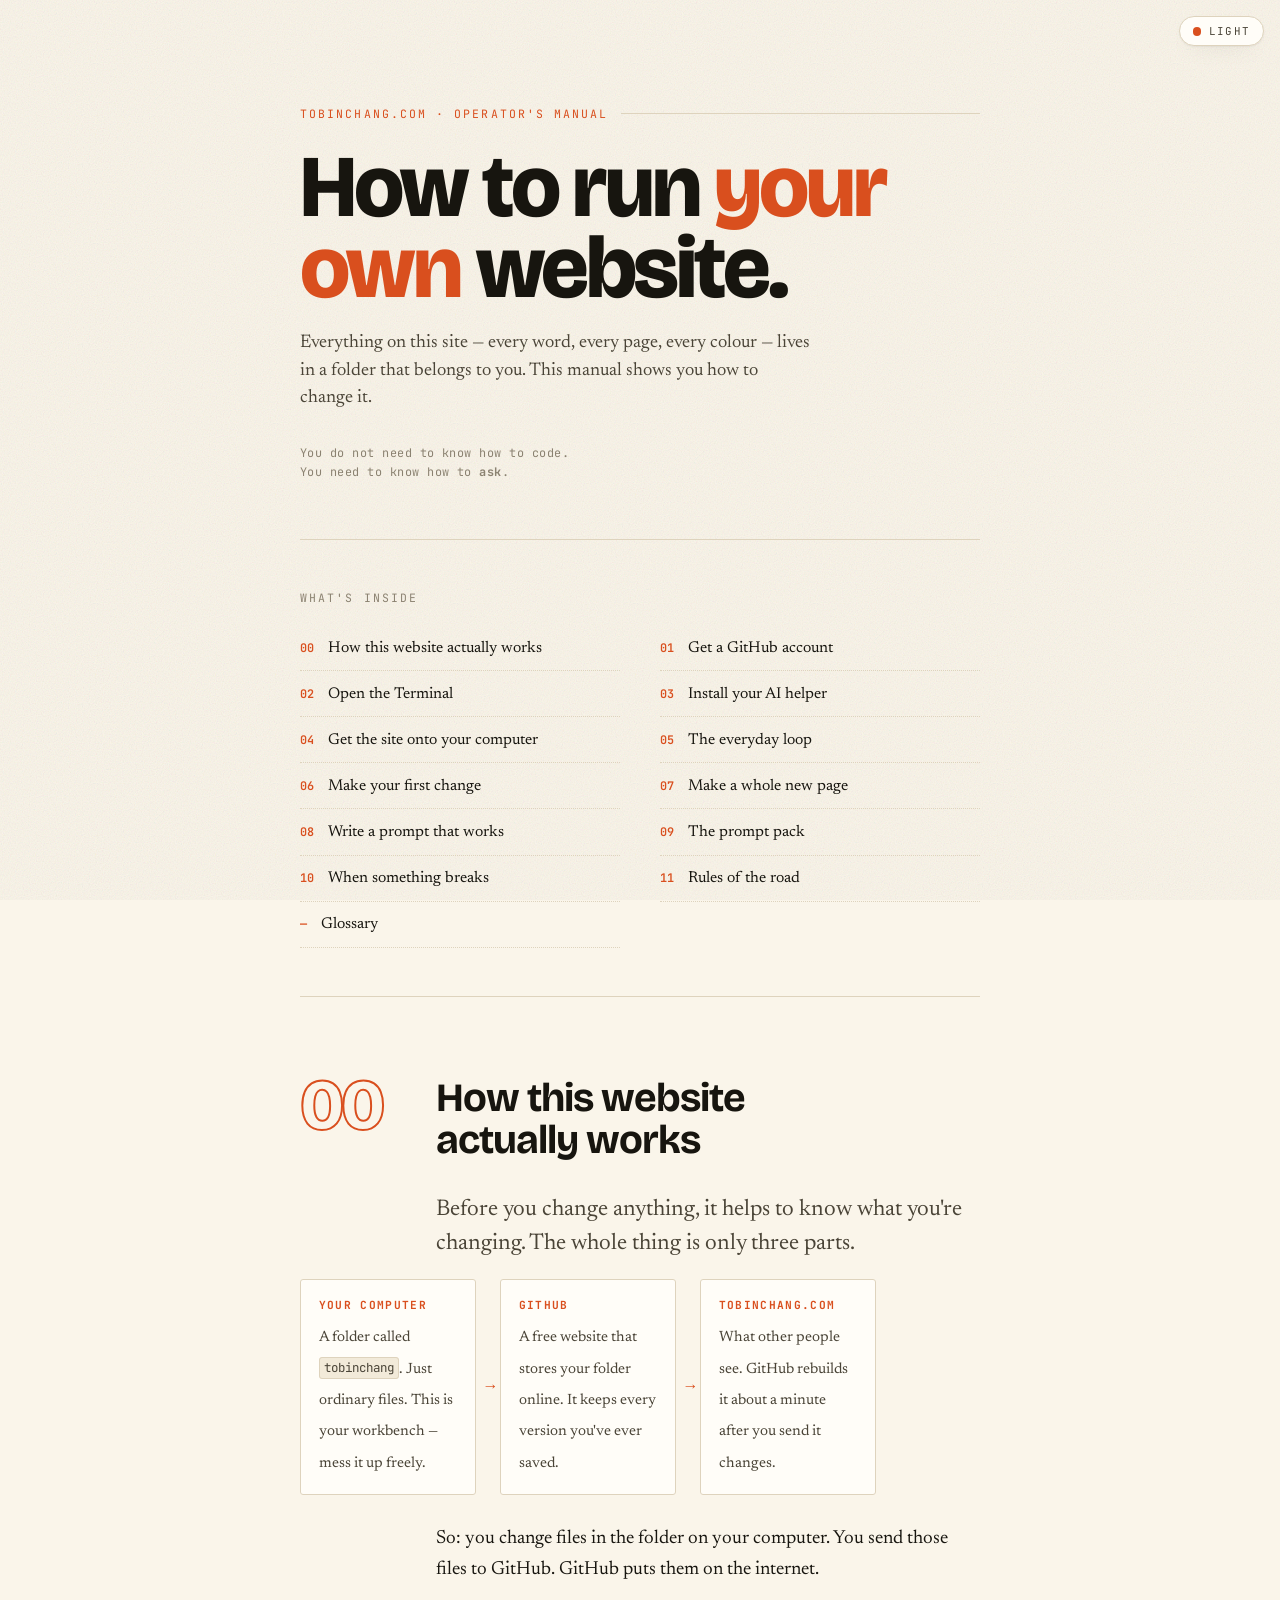
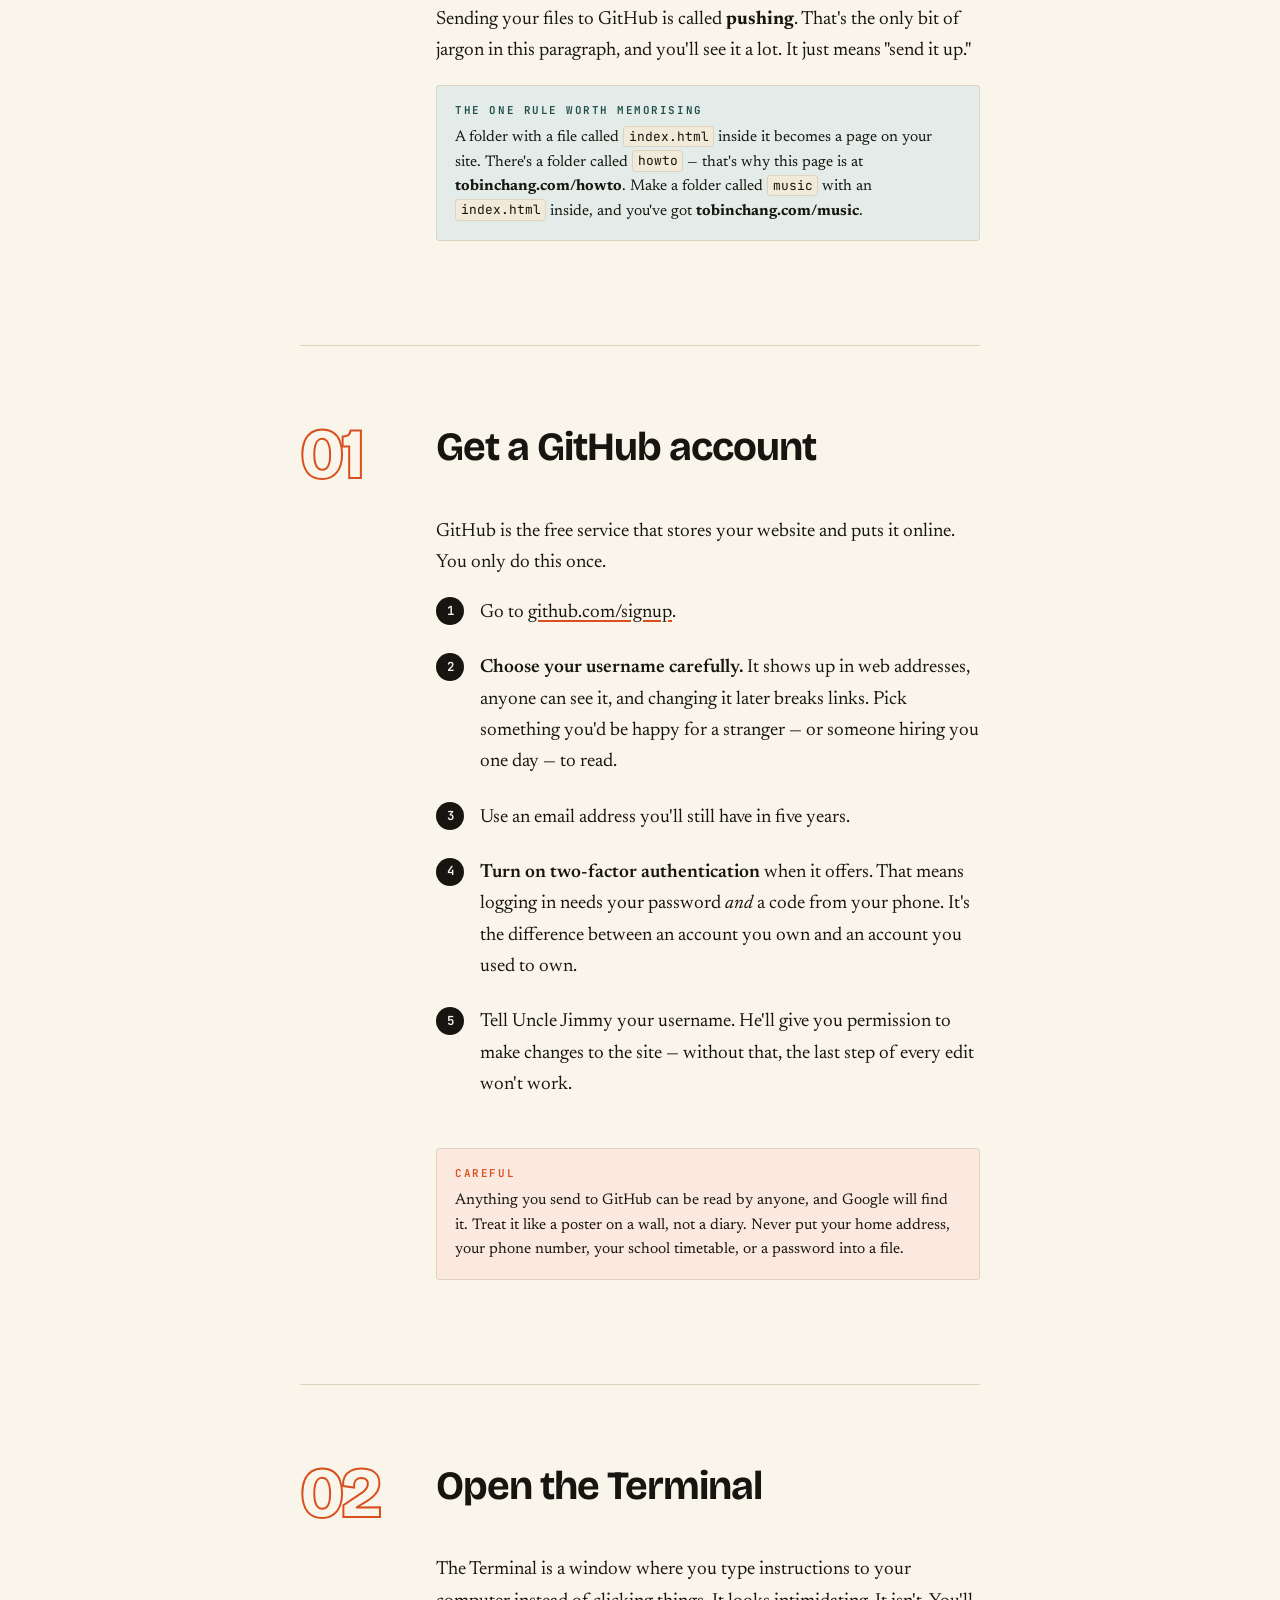
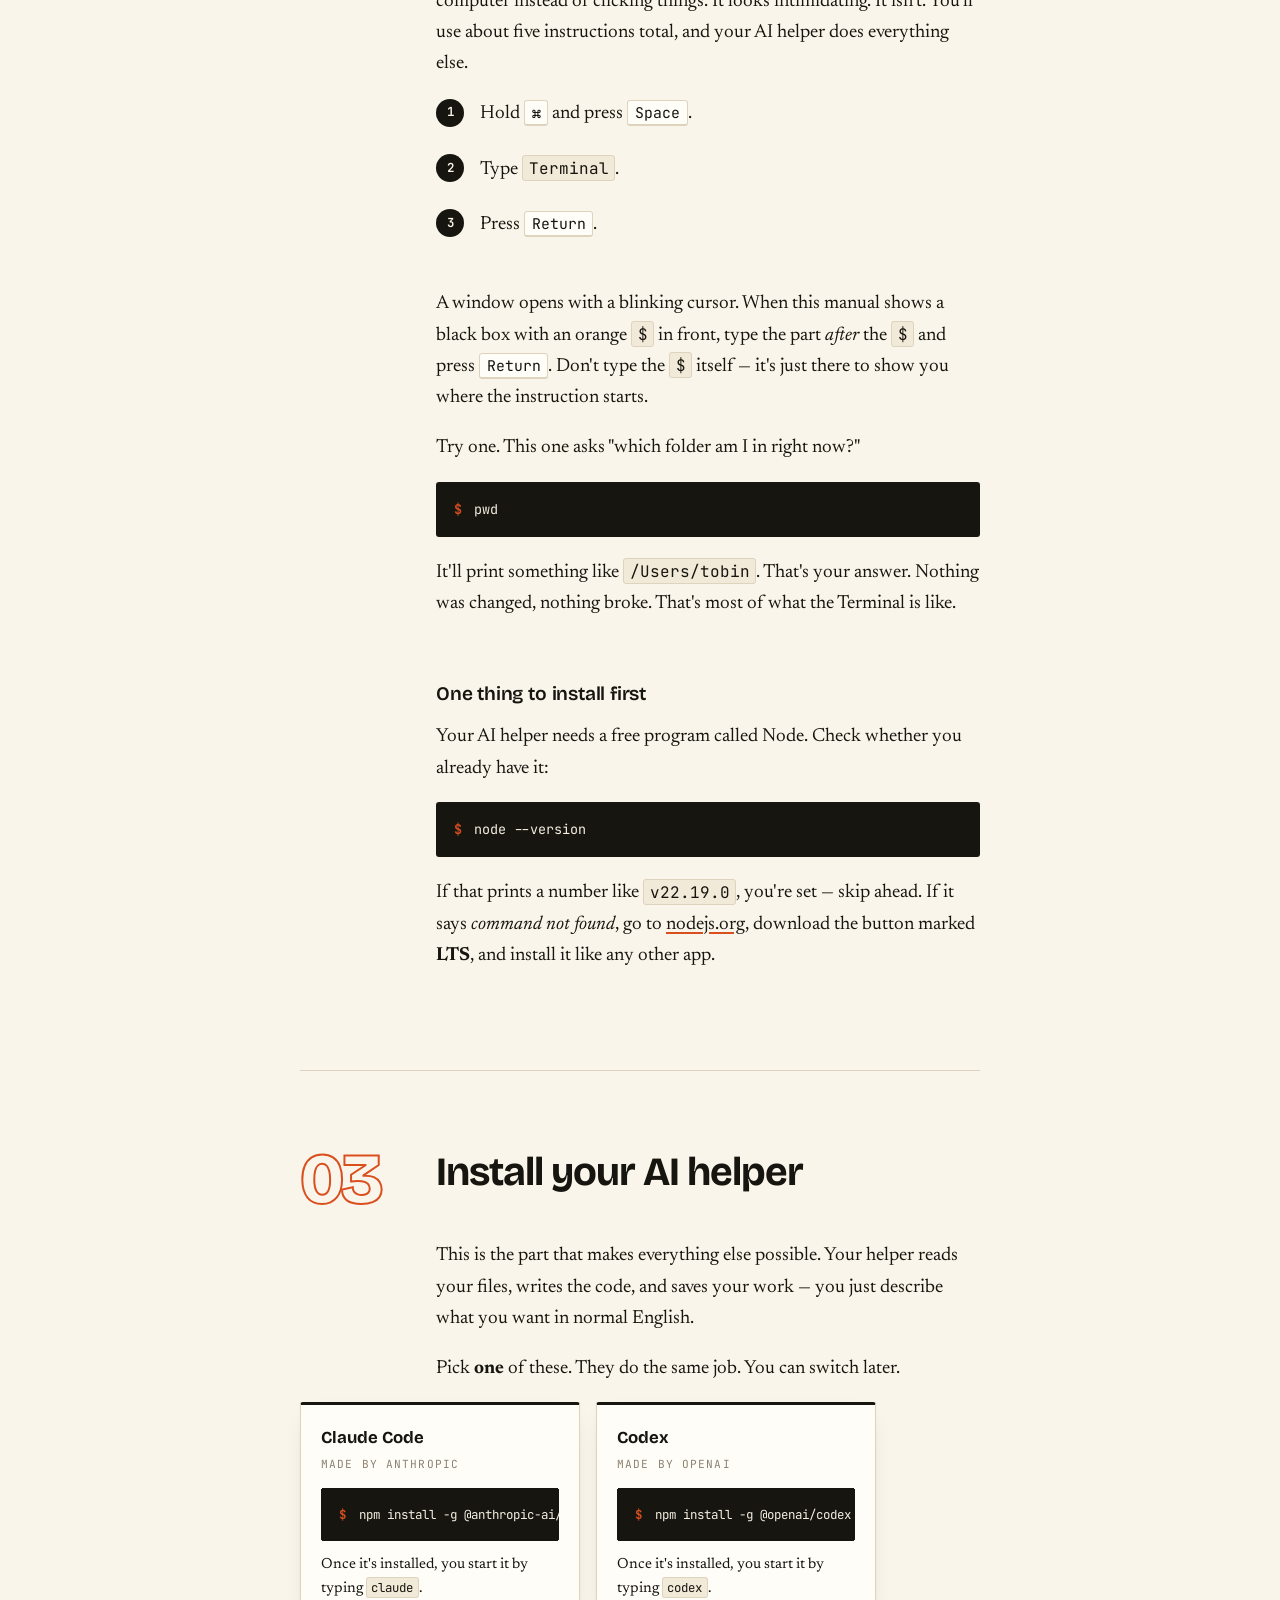
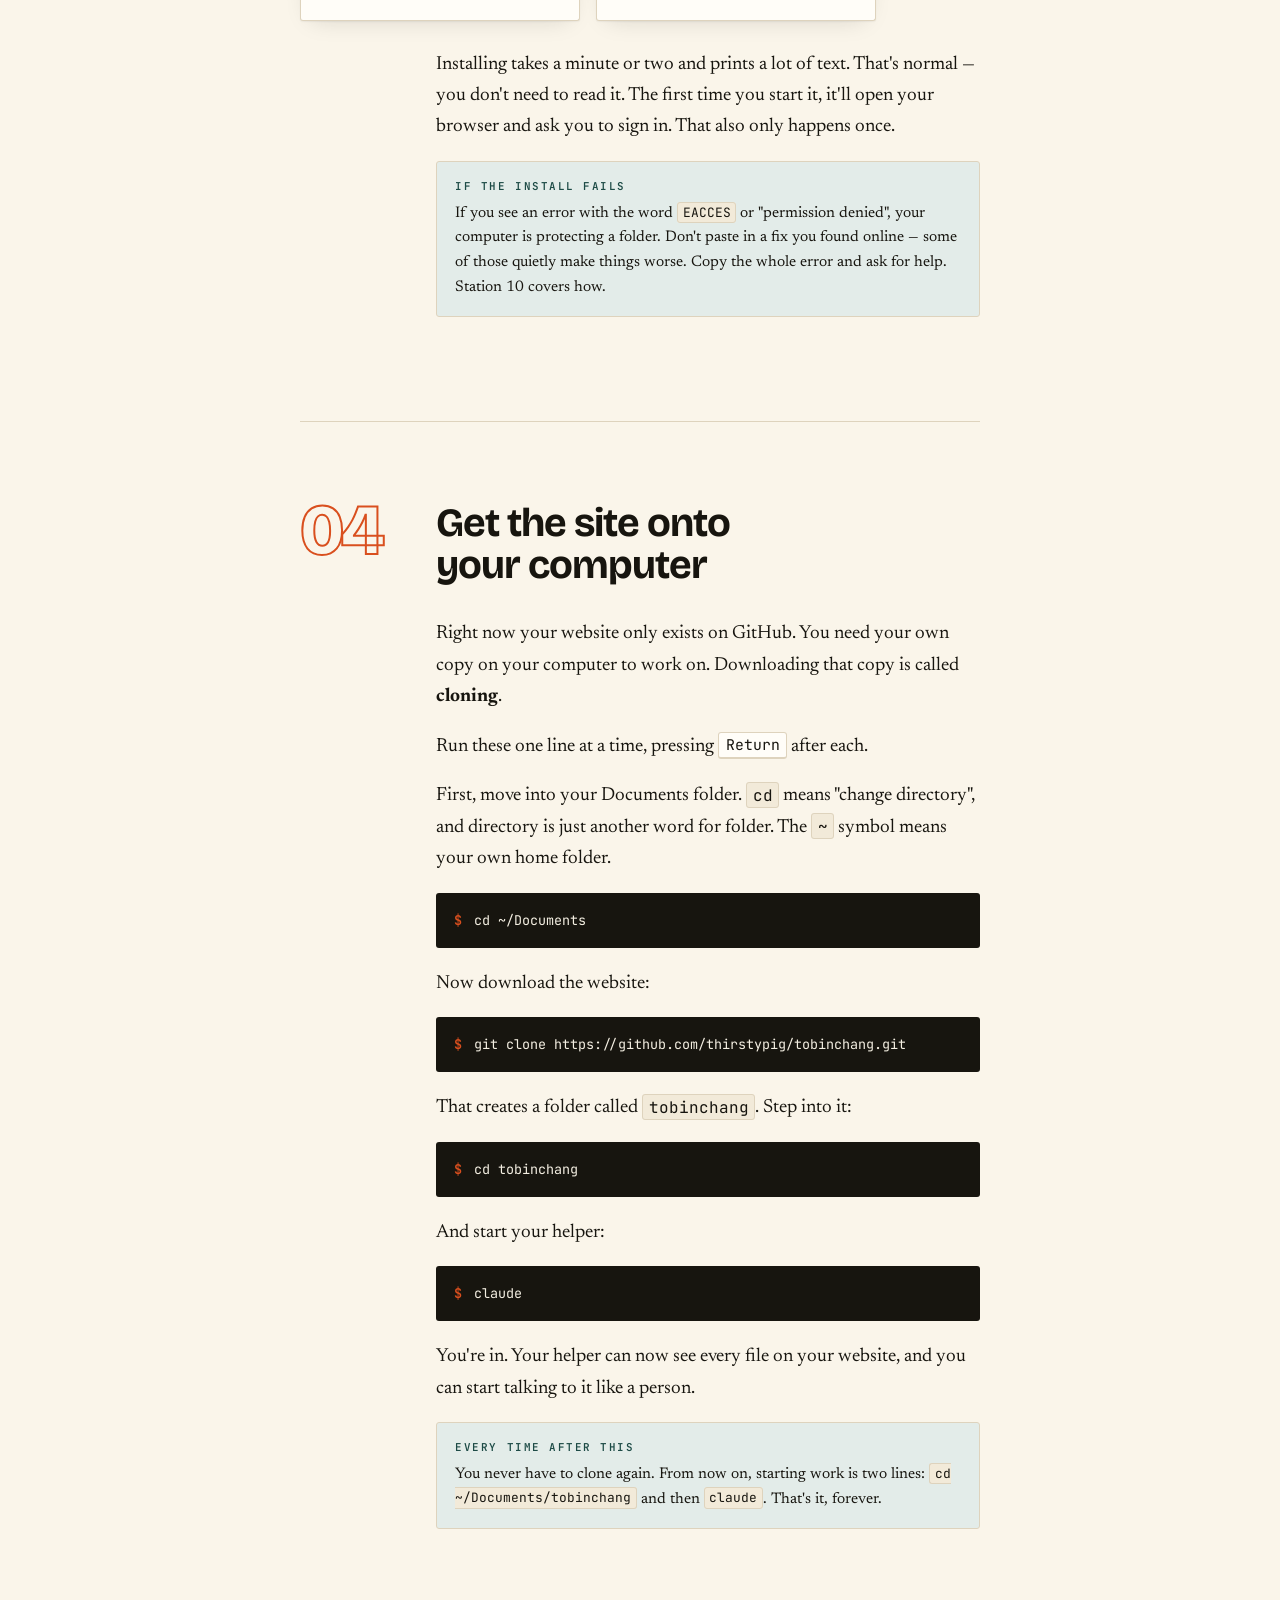
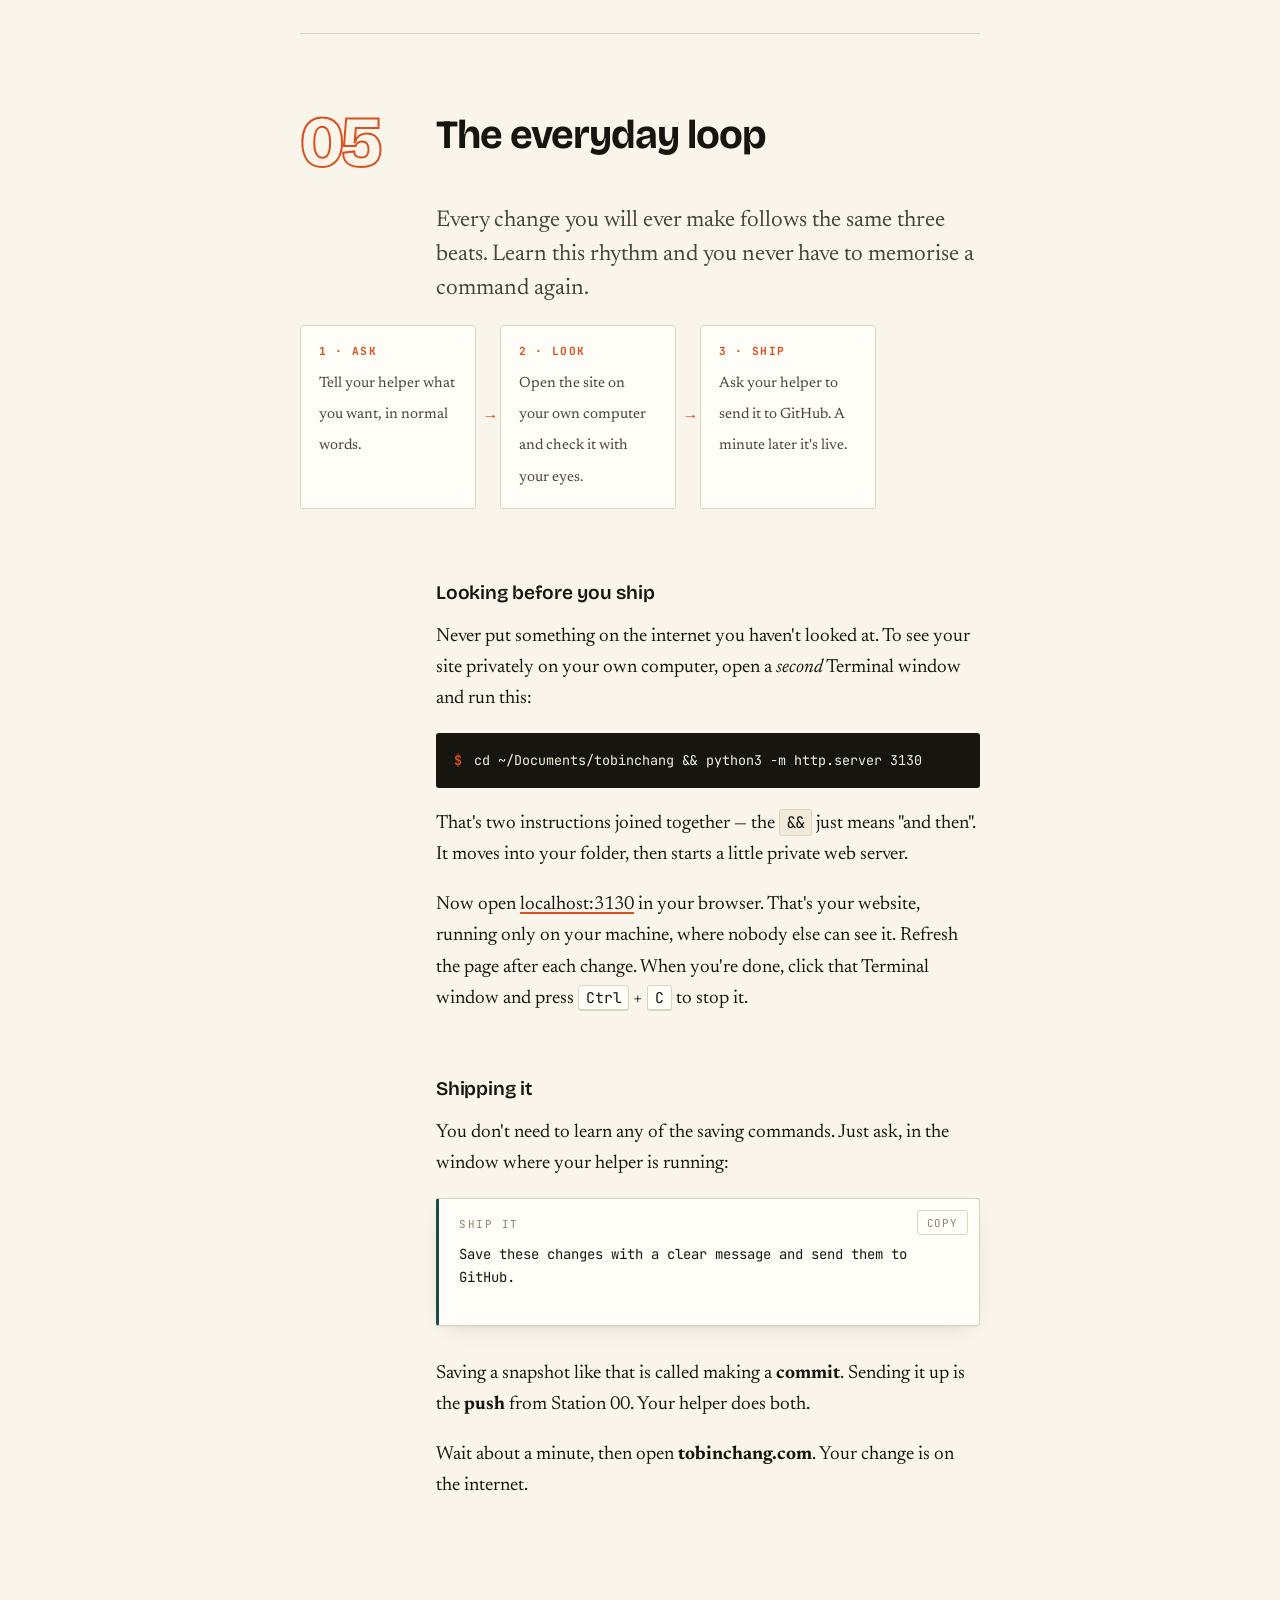
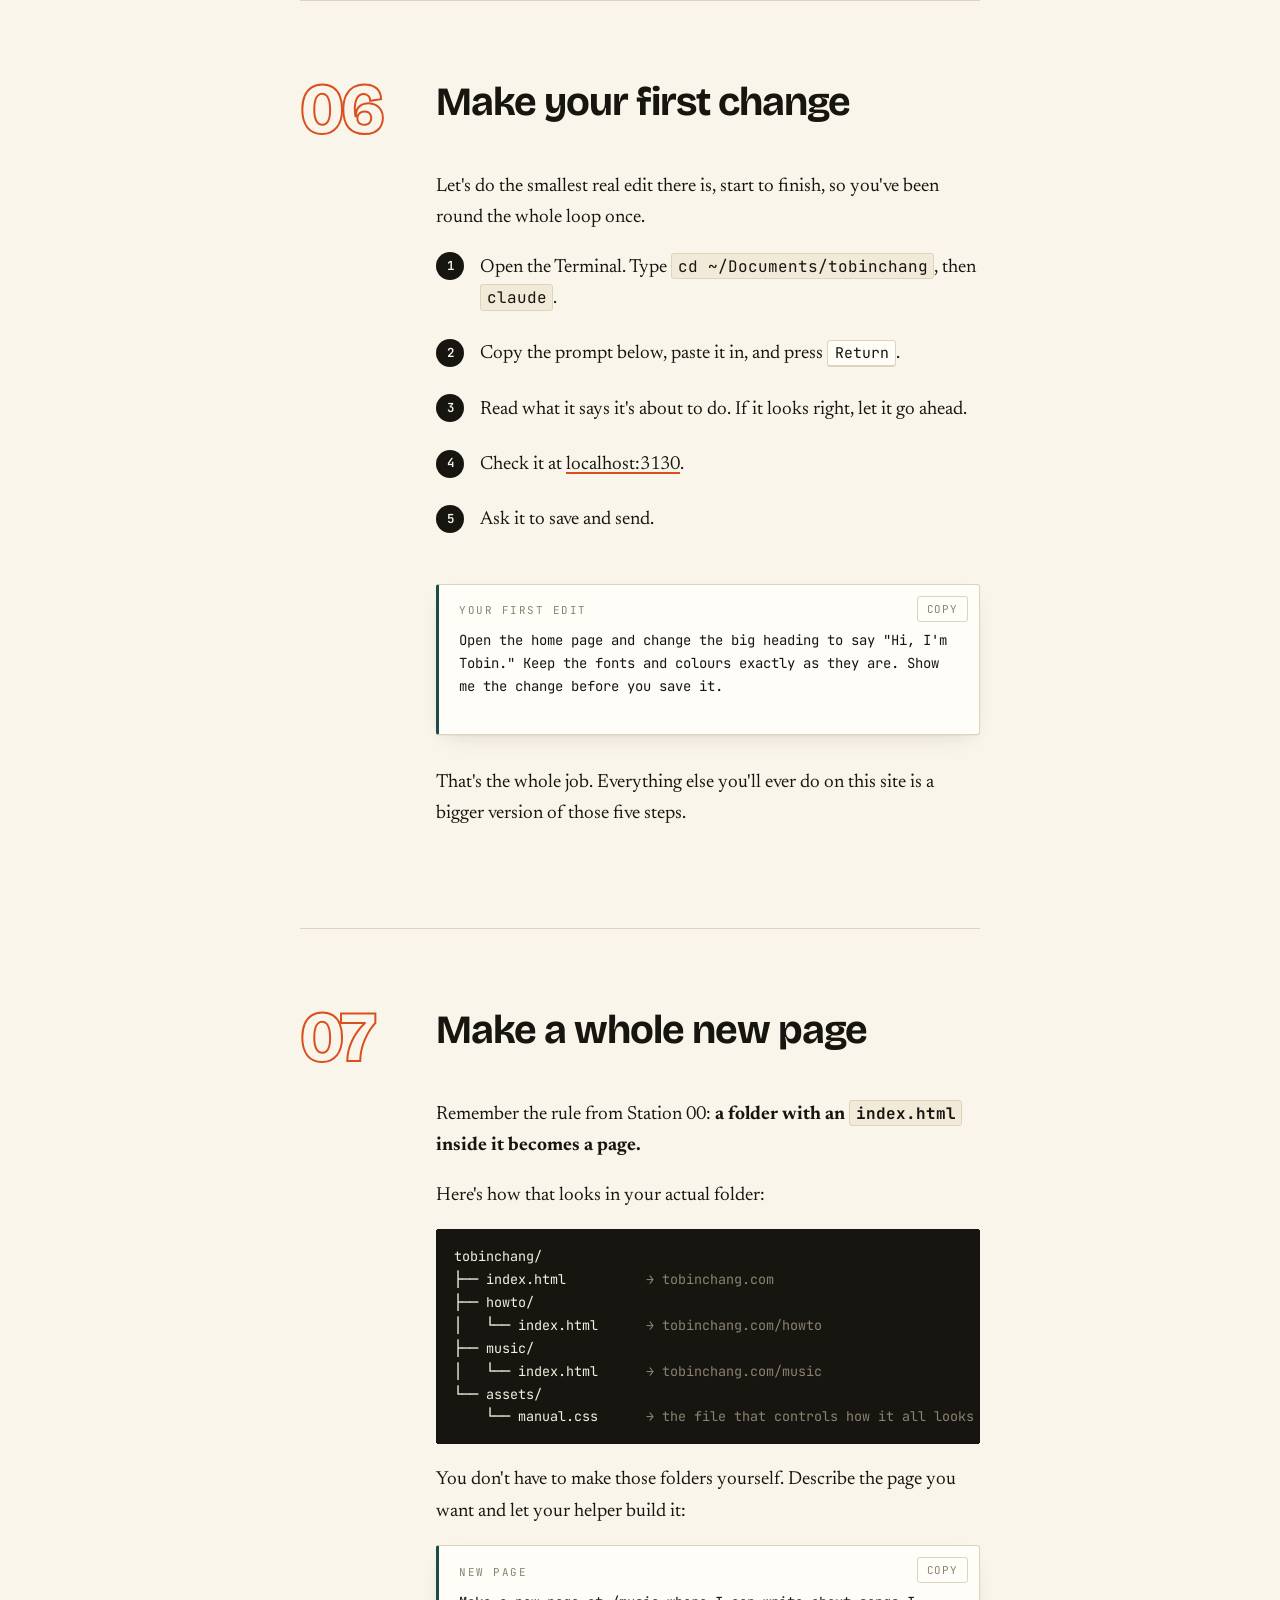
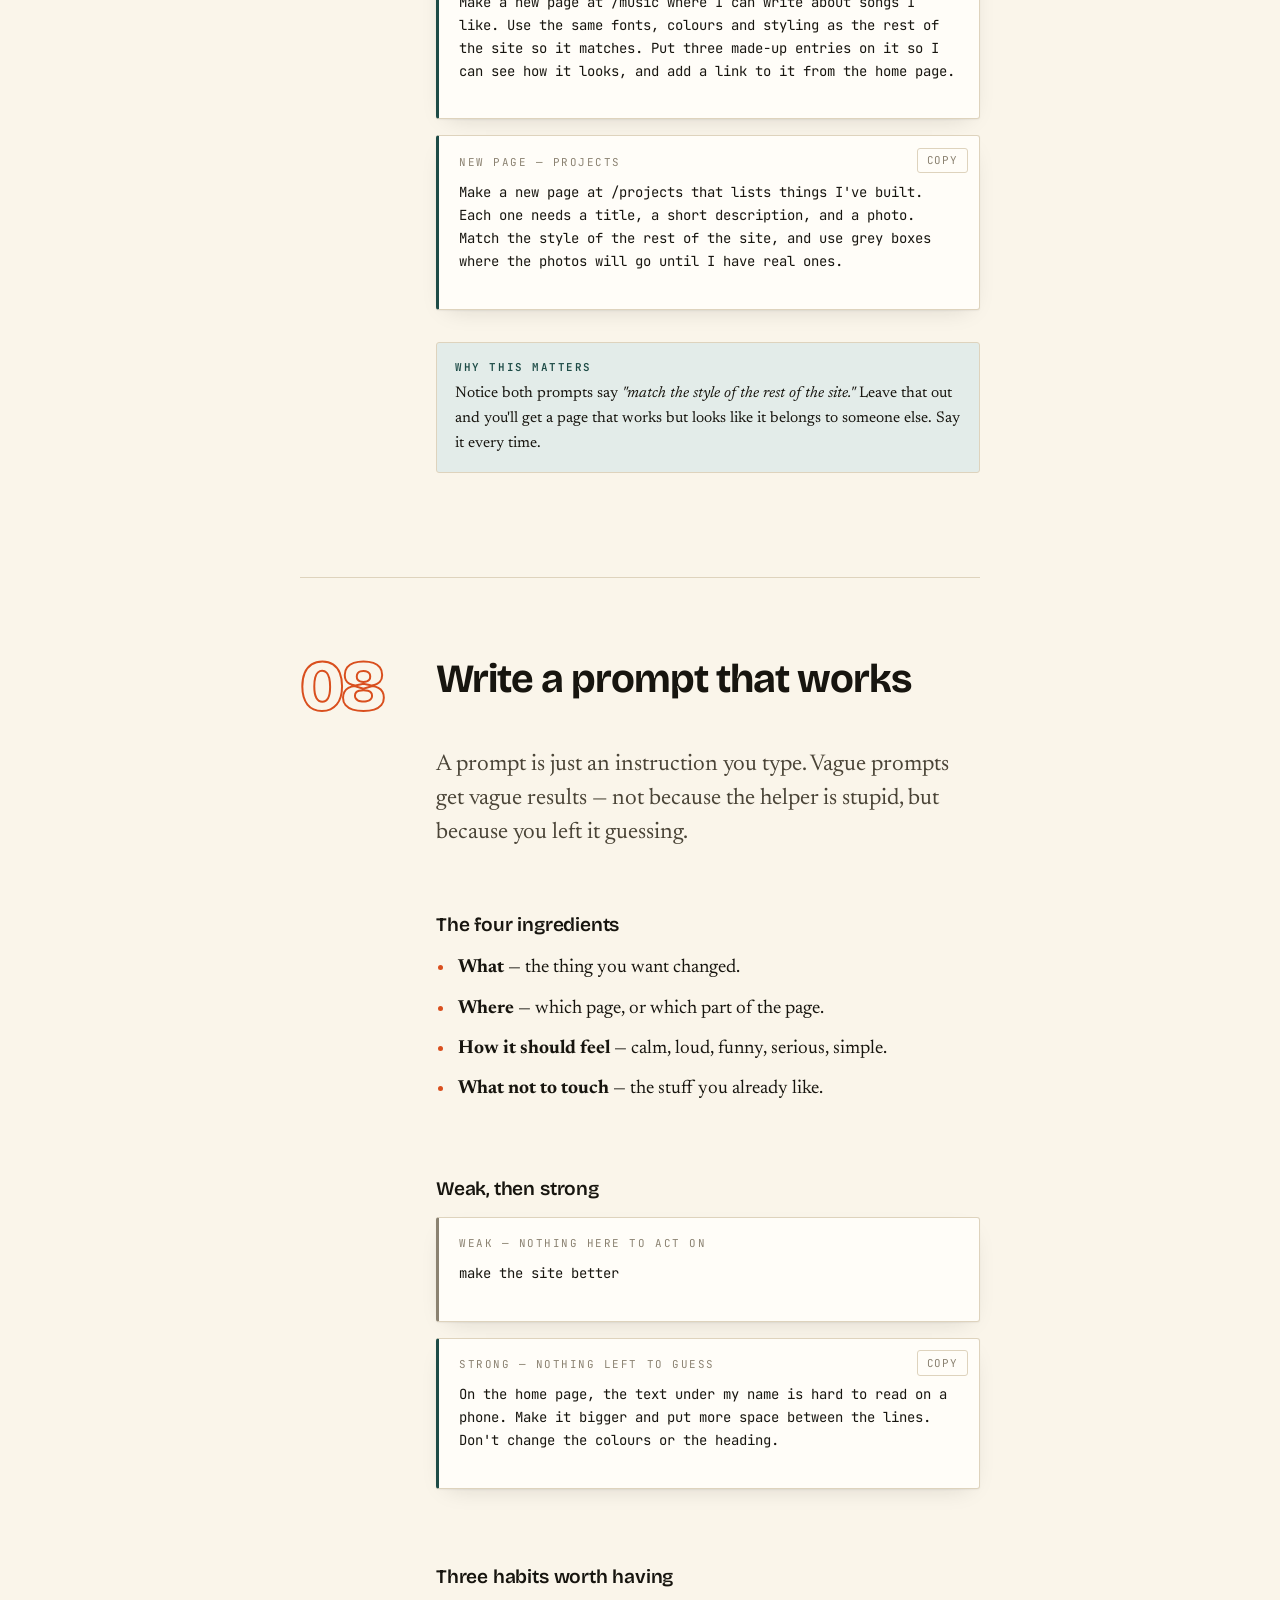
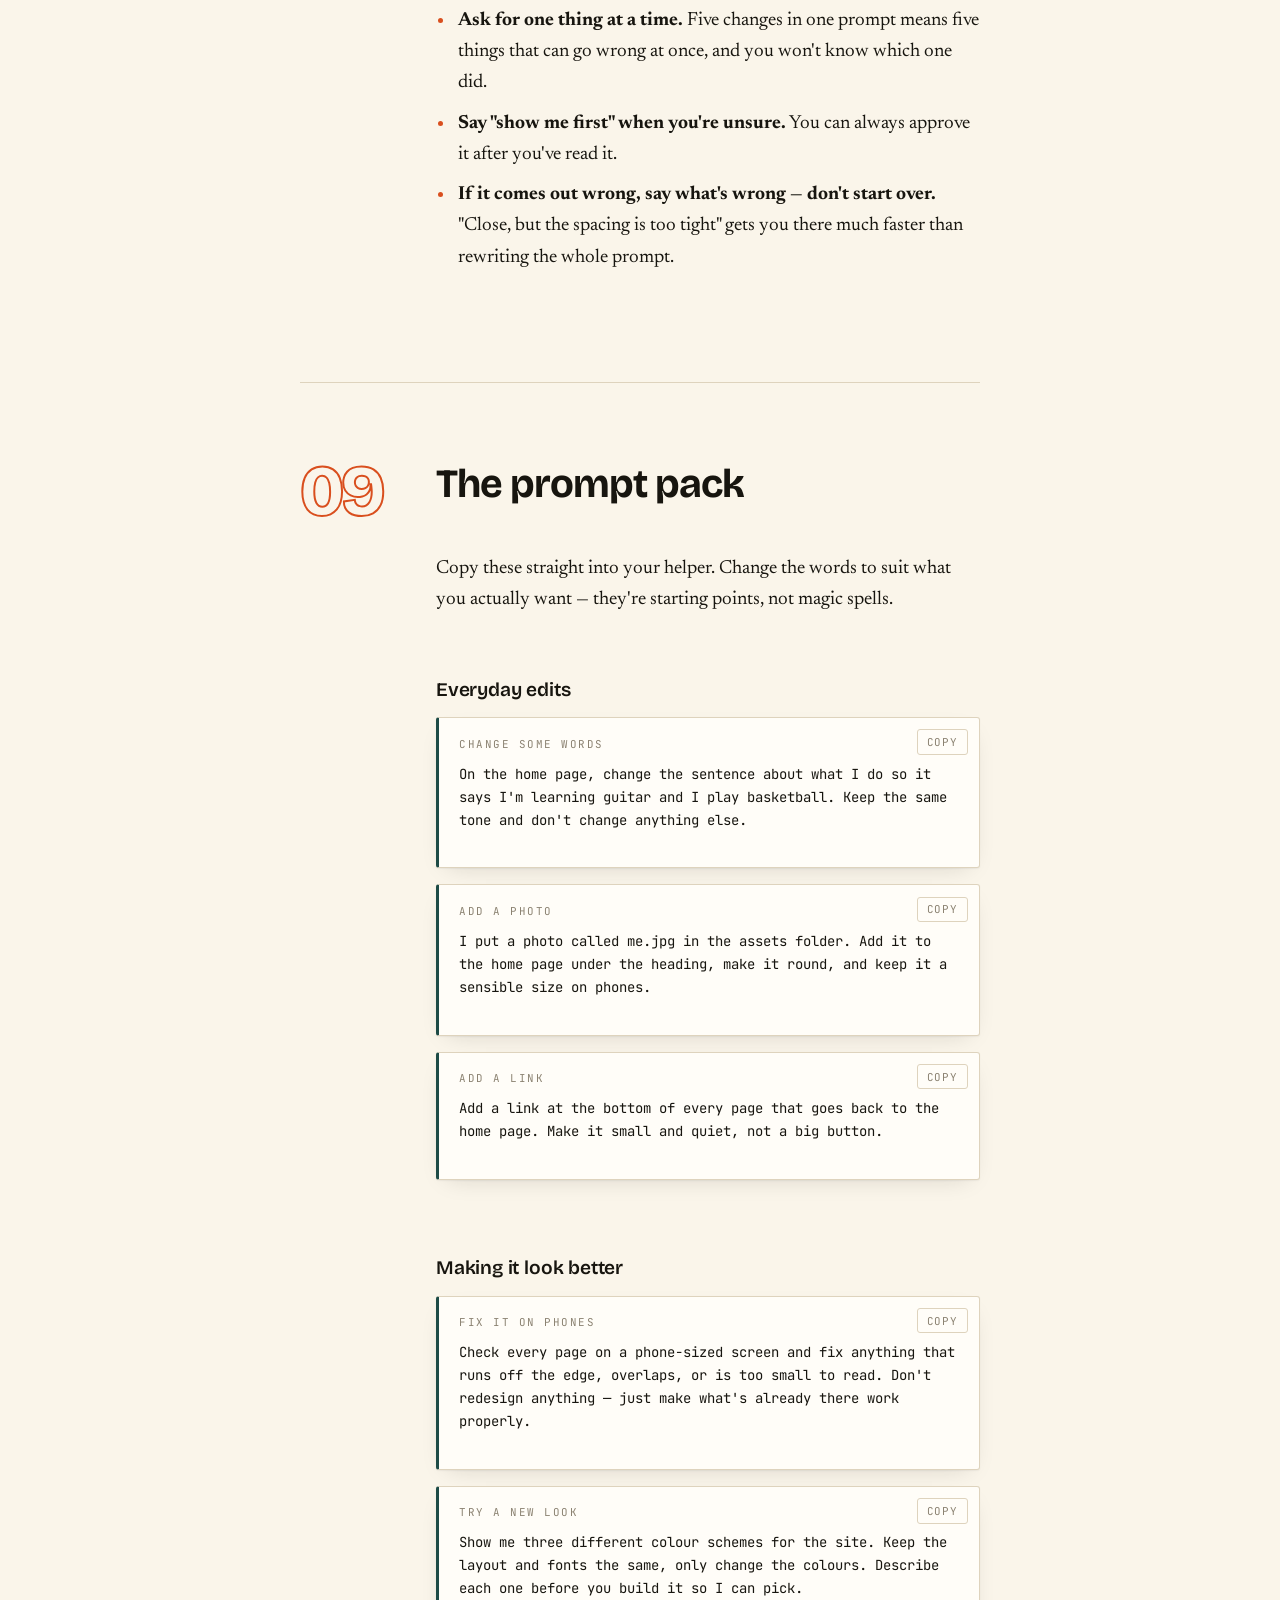
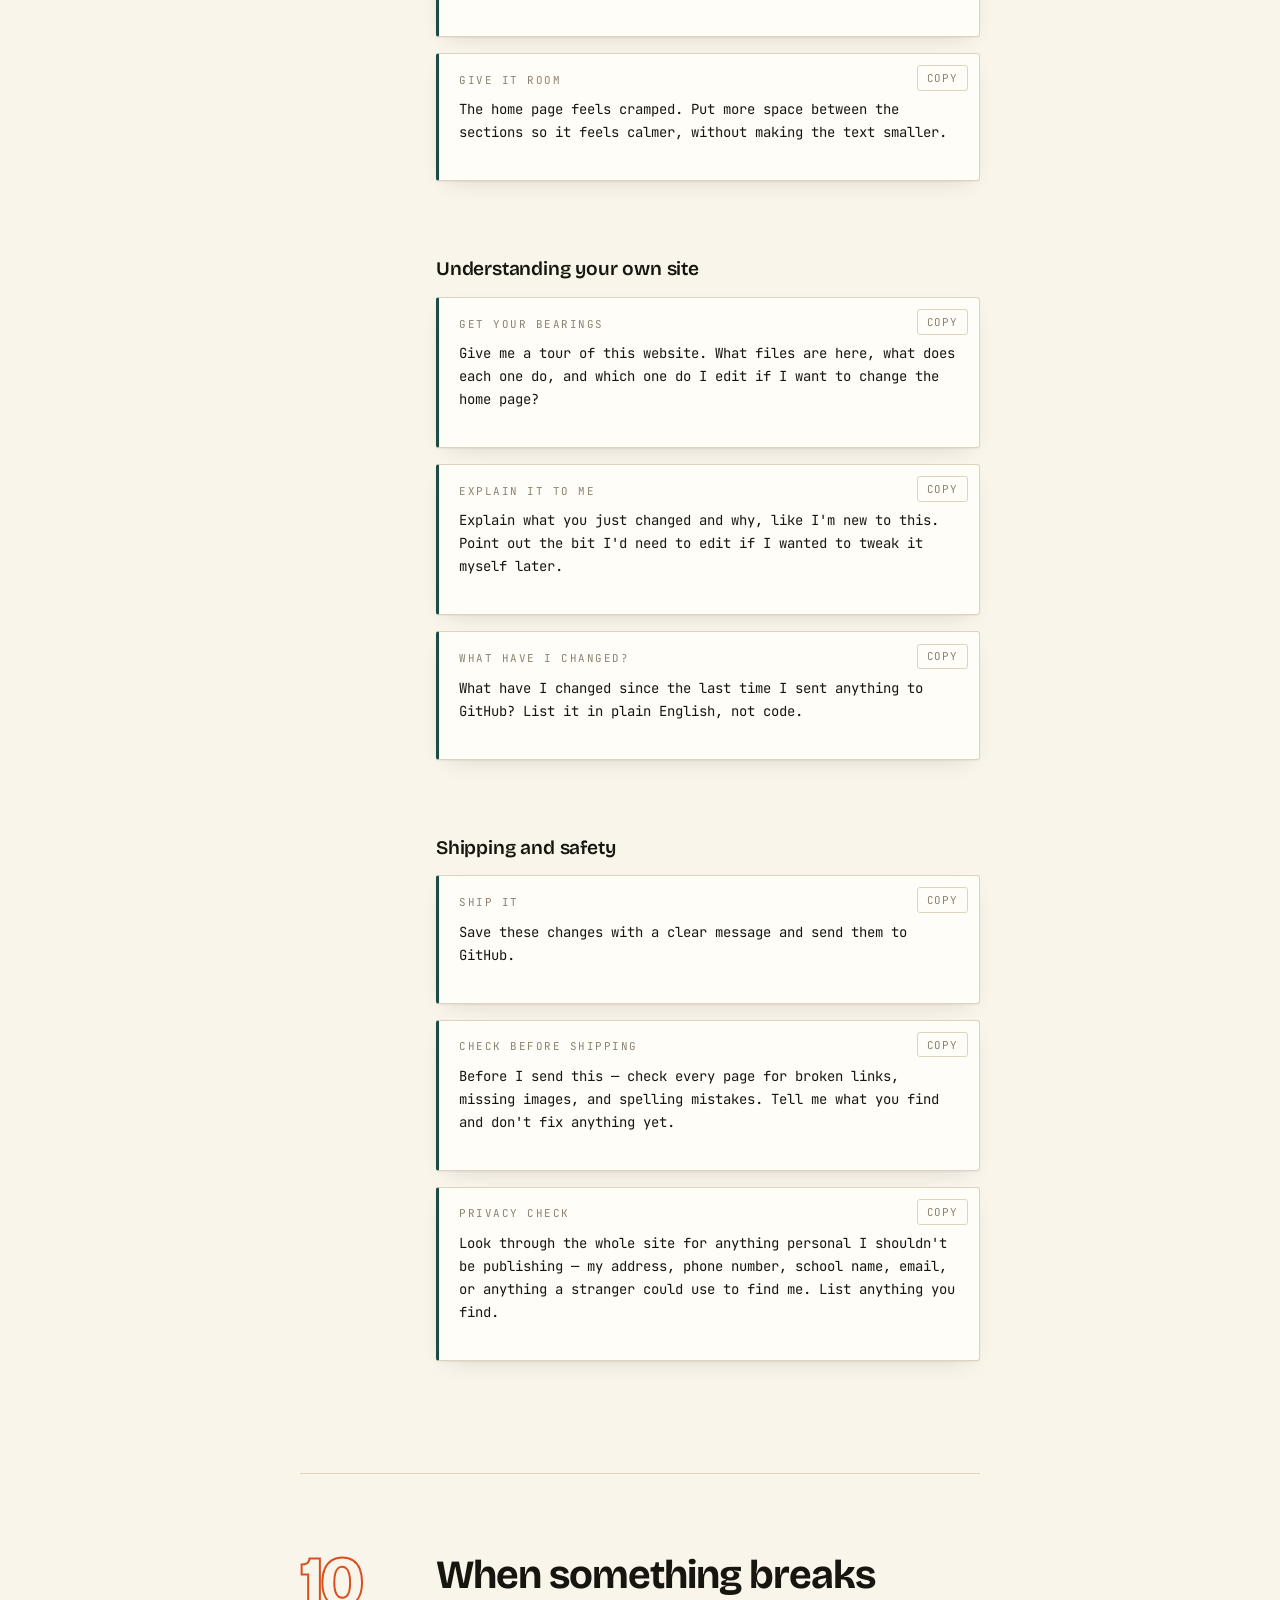
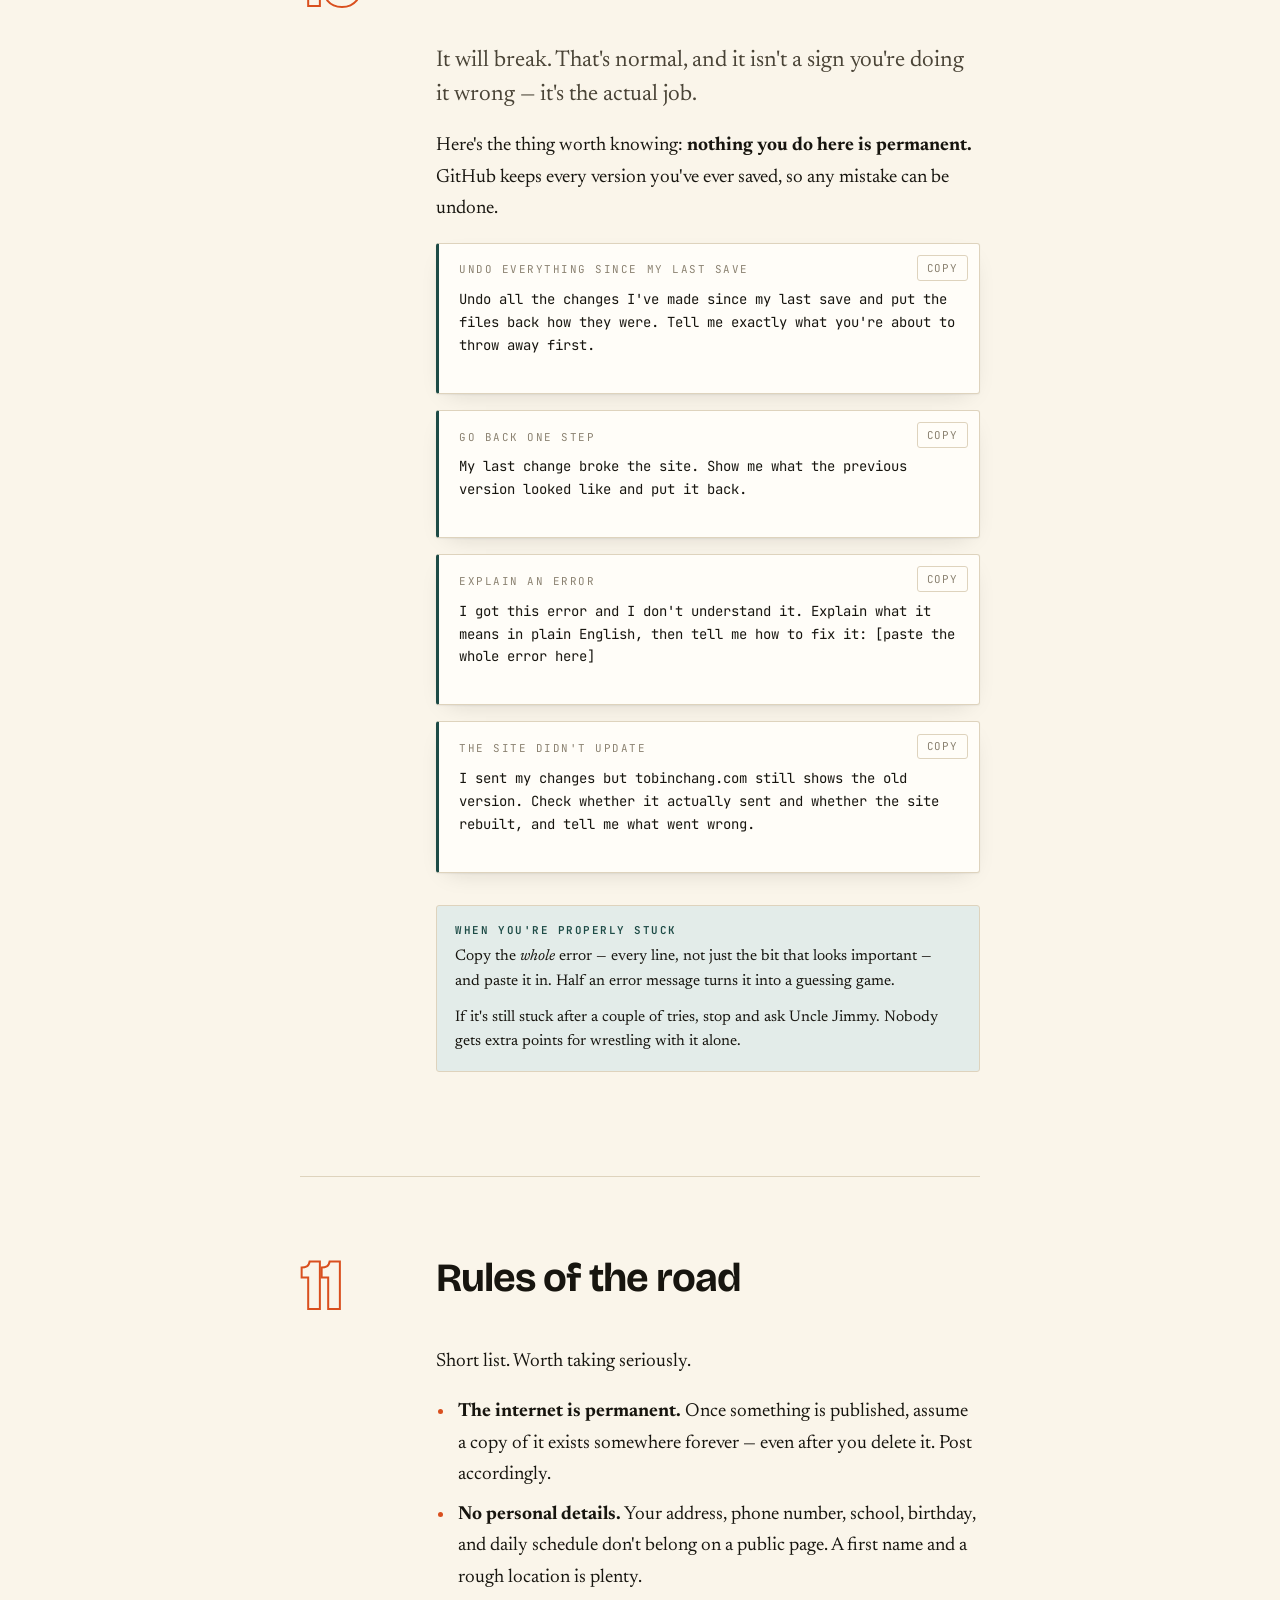
==== commit 831b4a5d: "Add light/dark toggle, ideas panel, and plainer manual copy - Theme toggle on both pages. Follows th" ====
--- a/howto/index.html
+++ b/howto/index.html
@@ -4,10 +4,12 @@
 <meta charset="utf-8">
 <meta name="viewport" content="width=device-width, initial-scale=1">
 <title>Operator's Manual — how to run tobinchang.com yourself</title>
-<meta name="description" content="A step-by-step manual for running your own website with an AI coding helper and GitHub. Setup, everyday edits, making new pages, and a pack of prompts you can copy.">
+<meta name="description" content="A step-by-step manual for running your own website with an AI helper and GitHub. Setup, everyday edits, making new pages, and a pack of prompts you can copy.">
 <meta name="robots" content="noindex, follow">
 <meta name="theme-color" content="#faf5ea" media="(prefers-color-scheme: light)">
 <meta name="theme-color" content="#14130f" media="(prefers-color-scheme: dark)">
+<!-- Runs before anything is drawn, so you never see a flash of the wrong colours. -->
+<script>(function(){try{var t=localStorage.getItem('theme');if(t)document.documentElement.dataset.theme=t;}catch(e){}})();</script>
 <link rel="preconnect" href="https://fonts.googleapis.com">
 <link rel="preconnect" href="https://fonts.gstatic.com" crossorigin>
 <link href="https://fonts.googleapis.com/css2?family=Bricolage+Grotesque:opsz,wght@12..96,600;12..96,700;12..96,800&family=JetBrains+Mono:wght@400;600&family=Newsreader:opsz,wght@6..72,300;6..72,400;6..72,600&display=swap" rel="stylesheet">
@@ -17,6 +19,12 @@
 
 <a class="skip" href="#start">Skip to the manual</a>
 
+<button class="theme" type="button" aria-label="Switch between light and dark">
+  <span class="theme__dot" aria-hidden="true"></span>
+  <span class="theme__off">Light</span>
+  <span class="theme__on">Dark</span>
+</button>
+
 <div class="wrap">
 
 <!-- ===================== MASTHEAD ===================== -->
@@ -25,8 +33,7 @@
   <h1>How to run <em>your own</em> website.</h1>
   <p class="masthead__standfirst">
     Everything on this site — every word, every page, every colour — lives in a
-    folder that belongs to you. This manual shows you how to change it without
-    needing to ask anyone.
+    folder that belongs to you. This manual shows you how to change it.
   </p>
   <p class="masthead__meta">
     You do not need to know how to code.<br>
@@ -65,37 +72,42 @@
 
   <p class="lede">
     Before you change anything, it helps to know what you're changing. The whole
-    system is only three parts.
+    thing is only three parts.
   </p>
 
   <ul class="flow">
     <li>
       <b>Your computer</b>
-      <span>A folder called <code>tobinchang</code>. Ordinary files. This is your workbench — mess it up freely.</span>
+      <span>A folder called <code>tobinchang</code>. Just ordinary files. This is your workbench — mess it up freely.</span>
     </li>
     <li>
       <b>GitHub</b>
-      <span>The copy that counts. It keeps every version you've ever saved, so nothing is ever really lost.</span>
+      <span>A free website that stores your folder online. It keeps every version you've ever saved.</span>
     </li>
     <li>
       <b>tobinchang.com</b>
-      <span>What the world sees. GitHub rebuilds it automatically about a minute after you send changes.</span>
-    </li>
-  </ul>
-
-  <p>
-    You edit files in the folder on your computer. You <strong>push</strong> them
-    to GitHub. GitHub puts them on the internet. That's it — that's the entire
-    machine. Everything else in this manual is just detail.
+      <span>What other people see. GitHub rebuilds it about a minute after you send it changes.</span>
+    </li>
+  </ul>
+
+  <p>
+    So: you change files in the folder on your computer. You send those files to
+    GitHub. GitHub puts them on the internet.
+  </p>
+
+  <p>
+    Sending your files to GitHub is called <strong>pushing</strong>. That's the
+    only bit of jargon in this paragraph, and you'll see it a lot. It just means
+    "send it up."
   </p>
 
   <div class="note">
     <span class="note__tag">The one rule worth memorising</span>
     <p>
       A folder with a file called <code>index.html</code> inside it becomes a page
-      on your site. The folder <code>howto/</code> is why this page lives at
-      <strong>tobinchang.com/howto</strong>. Make a folder called
-      <code>music/</code> with an <code>index.html</code> inside, and you have
+      on your site. There's a folder called <code>howto</code> — that's why this
+      page is at <strong>tobinchang.com/howto</strong>. Make a folder called
+      <code>music</code> with an <code>index.html</code> inside, and you've got
       <strong>tobinchang.com/music</strong>.
     </p>
   </div>
@@ -109,26 +121,37 @@
   </div>
 
   <p>
-    GitHub is where your website lives. It's free, and you only do this once.
+    GitHub is the free service that stores your website and puts it online. You
+    only do this once.
   </p>
 
   <ol class="steps">
     <li>Go to <a href="https://github.com/signup">github.com/signup</a>.</li>
     <li>
-      <strong>Choose your username carefully.</strong> It becomes part of web
-      addresses, it's public, and changing it later breaks links. Pick something
-      you'd be happy for a stranger — or a future employer — to read.
-    </li>
-    <li>Use an email you'll still have in five years.</li>
-    <li>Turn on two-factor authentication when it offers. It's the difference between an account you own and an account you used to own.</li>
+      <strong>Choose your username carefully.</strong> It shows up in web
+      addresses, anyone can see it, and changing it later breaks links. Pick
+      something you'd be happy for a stranger — or someone hiring you one day —
+      to read.
+    </li>
+    <li>Use an email address you'll still have in five years.</li>
+    <li>
+      <strong>Turn on two-factor authentication</strong> when it offers. That
+      means logging in needs your password <em>and</em> a code from your phone.
+      It's the difference between an account you own and an account you used to
+      own.
+    </li>
+    <li>
+      Tell Uncle Jimmy your username. He'll give you permission to make changes
+      to the site — without that, the last step of every edit won't work.
+    </li>
   </ol>
 
   <div class="note note--warn">
     <span class="note__tag">Careful</span>
     <p>
-      Everything you push to GitHub is public by default, and search engines read
-      it. Treat it like a poster on a wall, not a diary. Never put your home
-      address, your phone number, your school schedule, or a password in a file.
+      Anything you send to GitHub can be read by anyone, and Google will find it.
+      Treat it like a poster on a wall, not a diary. Never put your home address,
+      your phone number, your school timetable, or a password into a file.
     </p>
   </div>
 </section>
@@ -142,38 +165,46 @@
 
   <p>
     The Terminal is a window where you type instructions to your computer instead
-    of clicking them. It looks intimidating and isn't. You'll use maybe five
-    commands total, and your AI helper will handle the rest.
+    of clicking things. It looks intimidating. It isn't. You'll use about five
+    instructions total, and your AI helper does everything else.
   </p>
 
   <ol class="steps">
-    <li>Press <kbd>⌘</kbd> + <kbd>Space</kbd>.</li>
+    <li>Hold <kbd>⌘</kbd> and press <kbd>Space</kbd>.</li>
     <li>Type <code>Terminal</code>.</li>
     <li>Press <kbd>Return</kbd>.</li>
   </ol>
 
   <p>
     A window opens with a blinking cursor. When this manual shows a black box with
-    an orange <code>$</code>, type what comes after it and press <kbd>Return</kbd>.
-    Don't type the <code>$</code> itself.
-  </p>
-
-  <p>Try one now — this just asks the computer where you are:</p>
+    an orange <code>$</code> in front, type the part <em>after</em> the
+    <code>$</code> and press <kbd>Return</kbd>. Don't type the <code>$</code>
+    itself — it's just there to show you where the instruction starts.
+  </p>
+
+  <p>Try one. This one asks "which folder am I in right now?"</p>
 
   <pre class="cmd">pwd</pre>
 
   <p>
-    You'll need one more thing installed, called Node. Check whether you already
+    It'll print something like <code>/Users/tobin</code>. That's your answer.
+    Nothing was changed, nothing broke. That's most of what the Terminal is like.
+  </p>
+
+  <h3>One thing to install first</h3>
+
+  <p>
+    Your AI helper needs a free program called Node. Check whether you already
     have it:
   </p>
 
   <pre class="cmd">node --version</pre>
 
   <p>
-    If that prints a number like <code>v22.19.0</code>, you're set. If it says
-    "command not found", go to <a href="https://nodejs.org">nodejs.org</a>,
-    download the version marked <strong>LTS</strong>, and run the installer like
-    any other app.
+    If that prints a number like <code>v22.19.0</code>, you're set — skip ahead.
+    If it says <em>command not found</em>, go to
+    <a href="https://nodejs.org">nodejs.org</a>, download the button marked
+    <strong>LTS</strong>, and install it like any other app.
   </p>
 </section>
 
@@ -185,40 +216,41 @@
   </div>
 
   <p>
-    This is the part that makes the whole thing possible. Your helper reads your
-    files, writes the code, and saves your work to GitHub — you describe what you
-    want in plain English.
-  </p>
-
-  <p>Pick <strong>one</strong>. They do the same job, and you can switch later.</p>
+    This is the part that makes everything else possible. Your helper reads your
+    files, writes the code, and saves your work — you just describe what you want
+    in normal English.
+  </p>
+
+  <p>Pick <strong>one</strong> of these. They do the same job. You can switch later.</p>
 
   <ul class="choice">
     <li>
       <h4>Claude Code</h4>
-      <p class="who">by Anthropic</p>
+      <p class="who">made by Anthropic</p>
       <pre class="cmd">npm install -g @anthropic-ai/claude-code</pre>
-      <p>Then start it any time by typing <code>claude</code>.</p>
+      <p>Once it's installed, you start it by typing <code>claude</code>.</p>
     </li>
     <li>
       <h4>Codex</h4>
-      <p class="who">by OpenAI</p>
+      <p class="who">made by OpenAI</p>
       <pre class="cmd">npm install -g @openai/codex</pre>
-      <p>Then start it any time by typing <code>codex</code>.</p>
-    </li>
-  </ul>
-
-  <p>
-    The first time you run it, it'll ask you to sign in through your browser.
-    Follow the prompts. This also happens only once.
+      <p>Once it's installed, you start it by typing <code>codex</code>.</p>
+    </li>
+  </ul>
+
+  <p>
+    Installing takes a minute or two and prints a lot of text. That's normal —
+    you don't need to read it. The first time you start it, it'll open your
+    browser and ask you to sign in. That also only happens once.
   </p>
 
   <div class="note">
     <span class="note__tag">If the install fails</span>
     <p>
-      An error mentioning <code>EACCES</code> or "permission denied" means your
-      computer is protecting a folder. Don't paste in a fix you found online.
-      Copy the whole error message, and ask for help — that's what
-      Station&nbsp;10 is for.
+      If you see an error with the word <code>EACCES</code> or "permission
+      denied", your computer is protecting a folder. Don't paste in a fix you
+      found online — some of those quietly make things worse. Copy the whole
+      error and ask for help. Station&nbsp;10 covers how.
     </p>
   </div>
 </section>
@@ -231,32 +263,39 @@
   </div>
 
   <p>
-    <em>Cloning</em> means downloading your own copy of the website to work on.
-    Run these one line at a time.
-  </p>
-
-  <p>First, move to your Documents folder:</p>
+    Right now your website only exists on GitHub. You need your own copy on your
+    computer to work on. Downloading that copy is called <strong>cloning</strong>.
+  </p>
+
+  <p>Run these one line at a time, pressing <kbd>Return</kbd> after each.</p>
+
+  <p>
+    First, move into your Documents folder. <code>cd</code> means "change
+    directory", and directory is just another word for folder. The
+    <code>~</code> symbol means your own home folder.
+  </p>
   <pre class="cmd">cd ~/Documents</pre>
 
-  <p>Then download the site:</p>
+  <p>Now download the website:</p>
   <pre class="cmd">git clone https://github.com/thirstypig/tobinchang.git</pre>
 
-  <p>Then step into the folder you just downloaded:</p>
+  <p>That creates a folder called <code>tobinchang</code>. Step into it:</p>
   <pre class="cmd">cd tobinchang</pre>
 
-  <p>Now start your helper:</p>
+  <p>And start your helper:</p>
   <pre class="cmd">claude</pre>
 
   <p>
     You're in. Your helper can now see every file on your website, and you can
-    start talking to it.
+    start talking to it like a person.
   </p>
 
   <div class="note">
     <span class="note__tag">Every time after this</span>
     <p>
-      Opening the Terminal and typing <code>cd ~/Documents/tobinchang</code> then
-      <code>claude</code> is the whole startup routine. Two lines, forever.
+      You never have to clone again. From now on, starting work is two lines:
+      <code>cd ~/Documents/tobinchang</code> and then <code>claude</code>.
+      That's it, forever.
     </p>
   </div>
 </section>
@@ -269,49 +308,63 @@
   </div>
 
   <p class="lede">
-    Every change you'll ever make follows the same three beats. Learn this rhythm
-    and you never have to memorise a command again.
+    Every change you will ever make follows the same three beats. Learn this
+    rhythm and you never have to memorise a command again.
   </p>
 
   <ul class="flow">
     <li><b>1 · Ask</b><span>Tell your helper what you want, in normal words.</span></li>
-    <li><b>2 · Look</b><span>Open the site on your computer and check it with your own eyes.</span></li>
-    <li><b>3 · Ship</b><span>Ask your helper to save and push it. A minute later it's live.</span></li>
+    <li><b>2 · Look</b><span>Open the site on your own computer and check it with your eyes.</span></li>
+    <li><b>3 · Ship</b><span>Ask your helper to send it to GitHub. A minute later it's live.</span></li>
   </ul>
 
   <h3>Looking before you ship</h3>
 
   <p>
-    Never push something you haven't looked at. To see your site on your own
-    computer, open a <em>second</em> Terminal window and run:
+    Never put something on the internet you haven't looked at. To see your site
+    privately on your own computer, open a <em>second</em> Terminal window and
+    run this:
   </p>
 
   <pre class="cmd">cd ~/Documents/tobinchang &amp;&amp; python3 -m http.server 3130</pre>
 
   <p>
-    Then open <a href="http://localhost:3130">localhost:3130</a> in your browser.
-    That's your site, running privately on your machine. Refresh the page after
-    each change. Press <kbd>Ctrl</kbd> + <kbd>C</kbd> in that window to stop it.
+    That's two instructions joined together — the <code>&amp;&amp;</code> just
+    means "and then". It moves into your folder, then starts a little private
+    web server.
+  </p>
+
+  <p>
+    Now open <a href="http://localhost:3130">localhost:3130</a> in your browser.
+    That's your website, running only on your machine, where nobody else can see
+    it. Refresh the page after each change. When you're done, click that Terminal
+    window and press <kbd>Ctrl</kbd> + <kbd>C</kbd> to stop it.
   </p>
 
   <h3>Shipping it</h3>
 
   <p>
-    You don't need to learn Git commands. Just ask, in the same window where your
-    helper is running:
+    You don't need to learn any of the saving commands. Just ask, in the window
+    where your helper is running:
   </p>
 
   <ul class="prompts">
     <li class="prompt">
       <span class="prompt__label">Ship it</span>
       <button class="prompt__copy" type="button">Copy</button>
-      <p class="prompt__text">Commit these changes with a clear message and push them to GitHub.</p>
-    </li>
-  </ul>
-
-  <p>
-    Wait about a minute, then load <strong>tobinchang.com</strong> in your browser.
-    Your change is on the internet.
+      <p class="prompt__text">Save these changes with a clear message and send them to GitHub.</p>
+    </li>
+  </ul>
+
+  <p>
+    Saving a snapshot like that is called making a <strong>commit</strong>.
+    Sending it up is the <strong>push</strong> from Station&nbsp;00. Your helper
+    does both.
+  </p>
+
+  <p>
+    Wait about a minute, then open <strong>tobinchang.com</strong>. Your change is
+    on the internet.
   </p>
 </section>
 
@@ -323,29 +376,29 @@
   </div>
 
   <p>
-    Let's do the smallest possible real edit, start to finish, so you've done the
-    whole loop once.
+    Let's do the smallest real edit there is, start to finish, so you've been
+    round the whole loop once.
   </p>
 
   <ol class="steps">
-    <li>Open the Terminal and run <code>cd ~/Documents/tobinchang</code>, then <code>claude</code>.</li>
-    <li>Paste the prompt below and press <kbd>Return</kbd>.</li>
-    <li>Read what it says it's going to do. If it looks right, let it go ahead.</li>
+    <li>Open the Terminal. Type <code>cd ~/Documents/tobinchang</code>, then <code>claude</code>.</li>
+    <li>Copy the prompt below, paste it in, and press <kbd>Return</kbd>.</li>
+    <li>Read what it says it's about to do. If it looks right, let it go ahead.</li>
     <li>Check it at <a href="http://localhost:3130">localhost:3130</a>.</li>
-    <li>Ask it to commit and push.</li>
+    <li>Ask it to save and send.</li>
   </ol>
 
   <ul class="prompts">
     <li class="prompt">
       <span class="prompt__label">Your first edit</span>
       <button class="prompt__copy" type="button">Copy</button>
-      <p class="prompt__text">Open the home page and change the headline to say "Hi, I'm Tobin." Keep the existing fonts and colours exactly as they are. Show me the change before you save it.</p>
-    </li>
-  </ul>
-
-  <p>
-    That's the entire job. Everything else you'll ever do here is a bigger version
-    of those five steps.
+      <p class="prompt__text">Open the home page and change the big heading to say "Hi, I'm Tobin." Keep the fonts and colours exactly as they are. Show me the change before you save it.</p>
+    </li>
+  </ul>
+
+  <p>
+    That's the whole job. Everything else you'll ever do on this site is a bigger
+    version of those five steps.
   </p>
 </section>
 
@@ -361,7 +414,7 @@
     <code>index.html</code> inside it becomes a page.</strong>
   </p>
 
-  <p>So the structure of your site looks like this:</p>
+  <p>Here's how that looks in your actual folder:</p>
 
   <pre class="cmd cmd--plain">tobinchang/
 ├── index.html          <span class="c">→ tobinchang.com</span>
@@ -370,10 +423,10 @@
 ├── music/
 │   └── index.html      <span class="c">→ tobinchang.com/music</span>
 └── assets/
-    └── manual.css      <span class="c">→ the styling</span></pre>
-
-  <p>
-    You don't have to make those folders by hand. Describe the page you want and
+    └── manual.css      <span class="c">→ the file that controls how it all looks</span></pre>
+
+  <p>
+    You don't have to make those folders yourself. Describe the page you want and
     let your helper build it:
   </p>
 
@@ -381,12 +434,12 @@
     <li class="prompt">
       <span class="prompt__label">New page</span>
       <button class="prompt__copy" type="button">Copy</button>
-      <p class="prompt__text">Make a new page at /music where I can write about songs I like. Use the same fonts, colours and styling as the rest of the site so it matches. Put three example entries on it so I can see how it looks, and add a link to it from the home page.</p>
+      <p class="prompt__text">Make a new page at /music where I can write about songs I like. Use the same fonts, colours and styling as the rest of the site so it matches. Put three made-up entries on it so I can see how it looks, and add a link to it from the home page.</p>
     </li>
     <li class="prompt">
       <span class="prompt__label">New page — projects</span>
       <button class="prompt__copy" type="button">Copy</button>
-      <p class="prompt__text">Make a new page at /projects that lists things I've built. Each one should have a title, a short description, and a photo. Match the style of the rest of the site, and use grey boxes where the photos will go until I have real ones.</p>
+      <p class="prompt__text">Make a new page at /projects that lists things I've built. Each one needs a title, a short description, and a photo. Match the style of the rest of the site, and use grey boxes where the photos will go until I have real ones.</p>
     </li>
   </ul>
 
@@ -394,8 +447,8 @@
     <span class="note__tag">Why this matters</span>
     <p>
       Notice both prompts say <em>"match the style of the rest of the site."</em>
-      Without that, you'll get a page that works but looks like it belongs to
-      somebody else. Say it every time.
+      Leave that out and you'll get a page that works but looks like it belongs to
+      someone else. Say it every time.
     </p>
   </div>
 </section>
@@ -408,15 +461,15 @@
   </div>
 
   <p class="lede">
-    A prompt is just an instruction. Weak prompts get weak results — not because
-    the helper is dumb, but because you left it guessing.
+    A prompt is just an instruction you type. Vague prompts get vague results —
+    not because the helper is stupid, but because you left it guessing.
   </p>
 
   <h3>The four ingredients</h3>
 
   <ul>
     <li><strong>What</strong> — the thing you want changed.</li>
-    <li><strong>Where</strong> — which page or which part of the page.</li>
+    <li><strong>Where</strong> — which page, or which part of the page.</li>
     <li><strong>How it should feel</strong> — calm, loud, funny, serious, simple.</li>
     <li><strong>What not to touch</strong> — the stuff you already like.</li>
   </ul>
@@ -425,22 +478,22 @@
 
   <ul class="prompts">
     <li class="prompt" style="border-left-color: var(--ink-faint)">
-      <span class="prompt__label">Weak — too vague to act on</span>
+      <span class="prompt__label">Weak — nothing here to act on</span>
       <p class="prompt__text">make the site better</p>
     </li>
     <li class="prompt">
-      <span class="prompt__label">Strong — leaves nothing to guess</span>
-      <button class="prompt__copy" type="button">Copy</button>
-      <p class="prompt__text">On the home page, the text under my name is hard to read on a phone. Make it bigger and add more space between the lines. Don't change the colours or the headline.</p>
+      <span class="prompt__label">Strong — nothing left to guess</span>
+      <button class="prompt__copy" type="button">Copy</button>
+      <p class="prompt__text">On the home page, the text under my name is hard to read on a phone. Make it bigger and put more space between the lines. Don't change the colours or the heading.</p>
     </li>
   </ul>
 
   <h3>Three habits worth having</h3>
 
   <ul>
-    <li><strong>Ask for one thing at a time.</strong> Five changes in one prompt means five chances for something to go sideways at once.</li>
-    <li><strong>Say "show me first" when you're unsure.</strong> You can always approve after you've read it.</li>
-    <li><strong>If the result is wrong, say what's wrong — don't start over.</strong> "Almost, but the spacing is too tight" gets you there faster than rewriting the prompt from scratch.</li>
+    <li><strong>Ask for one thing at a time.</strong> Five changes in one prompt means five things that can go wrong at once, and you won't know which one did.</li>
+    <li><strong>Say "show me first" when you're unsure.</strong> You can always approve it after you've read it.</li>
+    <li><strong>If it comes out wrong, say what's wrong — don't start over.</strong> "Close, but the spacing is too tight" gets you there much faster than rewriting the whole prompt.</li>
   </ul>
 </section>
 
@@ -452,8 +505,8 @@
   </div>
 
   <p>
-    Copy these straight into your helper. Change the words in them to suit what
-    you actually want — they're starting points, not spells.
+    Copy these straight into your helper. Change the words to suit what you
+    actually want — they're starting points, not magic spells.
   </p>
 
   <h3>Everyday edits</h3>
@@ -467,7 +520,7 @@
     <li class="prompt">
       <span class="prompt__label">Add a photo</span>
       <button class="prompt__copy" type="button">Copy</button>
-      <p class="prompt__text">I put a photo called me.jpg in the assets folder. Add it to the home page under the headline, make it round, and keep it a reasonable size on phones.</p>
+      <p class="prompt__text">I put a photo called me.jpg in the assets folder. Add it to the home page under the heading, make it round, and keep it a sensible size on phones.</p>
     </li>
     <li class="prompt">
       <span class="prompt__label">Add a link</span>
@@ -482,7 +535,7 @@
     <li class="prompt">
       <span class="prompt__label">Fix it on phones</span>
       <button class="prompt__copy" type="button">Copy</button>
-      <p class="prompt__text">Check every page on a phone-sized screen and fix anything that overflows, overlaps, or is too small to read. Don't redesign anything — just make what's there work properly.</p>
+      <p class="prompt__text">Check every page on a phone-sized screen and fix anything that runs off the edge, overlaps, or is too small to read. Don't redesign anything — just make what's already there work properly.</p>
     </li>
     <li class="prompt">
       <span class="prompt__label">Try a new look</span>
@@ -490,9 +543,9 @@
       <p class="prompt__text">Show me three different colour schemes for the site. Keep the layout and fonts the same, only change the colours. Describe each one before you build it so I can pick.</p>
     </li>
     <li class="prompt">
-      <span class="prompt__label">Slow down</span>
-      <button class="prompt__copy" type="button">Copy</button>
-      <p class="prompt__text">The home page feels cramped. Add more space between the sections so it feels calmer, without making the text smaller.</p>
+      <span class="prompt__label">Give it room</span>
+      <button class="prompt__copy" type="button">Copy</button>
+      <p class="prompt__text">The home page feels cramped. Put more space between the sections so it feels calmer, without making the text smaller.</p>
     </li>
   </ul>
 
@@ -502,17 +555,17 @@
     <li class="prompt">
       <span class="prompt__label">Get your bearings</span>
       <button class="prompt__copy" type="button">Copy</button>
-      <p class="prompt__text">Give me a tour of this website. What files are here, what does each one do, and which one should I edit if I want to change the home page?</p>
+      <p class="prompt__text">Give me a tour of this website. What files are here, what does each one do, and which one do I edit if I want to change the home page?</p>
     </li>
     <li class="prompt">
       <span class="prompt__label">Explain it to me</span>
       <button class="prompt__copy" type="button">Copy</button>
-      <p class="prompt__text">Explain what you just changed and why, like I'm new to this. Point out the part I'd need to edit if I wanted to tweak it myself later.</p>
-    </li>
-    <li class="prompt">
-      <span class="prompt__label">What changed?</span>
-      <button class="prompt__copy" type="button">Copy</button>
-      <p class="prompt__text">What have I changed since the last time I pushed to GitHub? List it in plain English, not code.</p>
+      <p class="prompt__text">Explain what you just changed and why, like I'm new to this. Point out the bit I'd need to edit if I wanted to tweak it myself later.</p>
+    </li>
+    <li class="prompt">
+      <span class="prompt__label">What have I changed?</span>
+      <button class="prompt__copy" type="button">Copy</button>
+      <p class="prompt__text">What have I changed since the last time I sent anything to GitHub? List it in plain English, not code.</p>
     </li>
   </ul>
 
@@ -522,15 +575,15 @@
     <li class="prompt">
       <span class="prompt__label">Ship it</span>
       <button class="prompt__copy" type="button">Copy</button>
-      <p class="prompt__text">Commit these changes with a clear message and push them to GitHub.</p>
+      <p class="prompt__text">Save these changes with a clear message and send them to GitHub.</p>
     </li>
     <li class="prompt">
       <span class="prompt__label">Check before shipping</span>
       <button class="prompt__copy" type="button">Copy</button>
-      <p class="prompt__text">Before I push this — check every page for broken links, missing images, and typos. Tell me what you find and don't fix anything yet.</p>
-    </li>
-    <li class="prompt">
-      <span class="prompt__label">Privacy sweep</span>
+      <p class="prompt__text">Before I send this — check every page for broken links, missing images, and spelling mistakes. Tell me what you find and don't fix anything yet.</p>
+    </li>
+    <li class="prompt">
+      <span class="prompt__label">Privacy check</span>
       <button class="prompt__copy" type="button">Copy</button>
       <p class="prompt__text">Look through the whole site for anything personal I shouldn't be publishing — my address, phone number, school name, email, or anything a stranger could use to find me. List anything you find.</p>
     </li>
@@ -545,20 +598,21 @@
   </div>
 
   <p class="lede">
-    It will break. That's normal, and it's not a sign you're doing it wrong —
+    It will break. That's normal, and it isn't a sign you're doing it wrong —
     it's the actual job.
   </p>
 
   <p>
-    The thing worth knowing: <strong>nothing you do here is permanent.</strong>
-    GitHub keeps every version you've ever saved. Any mistake can be walked back.
-  </p>
-
-  <ul class="prompts">
-    <li class="prompt">
-      <span class="prompt__label">Undo everything since the last save</span>
-      <button class="prompt__copy" type="button">Copy</button>
-      <p class="prompt__text">Undo all the changes I've made since my last commit and put the files back how they were. Tell me exactly what you're about to throw away first.</p>
+    Here's the thing worth knowing: <strong>nothing you do here is
+    permanent.</strong> GitHub keeps every version you've ever saved, so any
+    mistake can be undone.
+  </p>
+
+  <ul class="prompts">
+    <li class="prompt">
+      <span class="prompt__label">Undo everything since my last save</span>
+      <button class="prompt__copy" type="button">Copy</button>
+      <p class="prompt__text">Undo all the changes I've made since my last save and put the files back how they were. Tell me exactly what you're about to throw away first.</p>
     </li>
     <li class="prompt">
       <span class="prompt__label">Go back one step</span>
@@ -566,24 +620,27 @@
       <p class="prompt__text">My last change broke the site. Show me what the previous version looked like and put it back.</p>
     </li>
     <li class="prompt">
-      <span class="prompt__label">Decode an error</span>
+      <span class="prompt__label">Explain an error</span>
       <button class="prompt__copy" type="button">Copy</button>
       <p class="prompt__text">I got this error and I don't understand it. Explain what it means in plain English, then tell me how to fix it: [paste the whole error here]</p>
     </li>
     <li class="prompt">
       <span class="prompt__label">The site didn't update</span>
       <button class="prompt__copy" type="button">Copy</button>
-      <p class="prompt__text">I pushed my changes but tobinchang.com still shows the old version. Check whether the push actually worked and whether the deploy succeeded, and tell me what went wrong.</p>
+      <p class="prompt__text">I sent my changes but tobinchang.com still shows the old version. Check whether it actually sent and whether the site rebuilt, and tell me what went wrong.</p>
     </li>
   </ul>
 
   <div class="note">
     <span class="note__tag">When you're properly stuck</span>
     <p>
-      Copy the <em>entire</em> error — every line, not just the part that looks
-      important — and paste it in. Half an error message is a guessing game.
-      If it's still stuck after a couple of tries, stop and ask Uncle James.
-      Nobody gets points for wrestling it alone.
+      Copy the <em>whole</em> error — every line, not just the bit that looks
+      important — and paste it in. Half an error message turns it into a guessing
+      game.
+    </p>
+    <p>
+      If it's still stuck after a couple of tries, stop and ask Uncle Jimmy.
+      Nobody gets extra points for wrestling with it alone.
     </p>
   </div>
 </section>
@@ -600,33 +657,33 @@
   <ul>
     <li>
       <strong>The internet is permanent.</strong> Once something is published,
-      assume a copy exists somewhere forever — even after you delete it. Post
-      accordingly.
+      assume a copy of it exists somewhere forever — even after you delete it.
+      Post accordingly.
     </li>
     <li>
       <strong>No personal details.</strong> Your address, phone number, school,
       birthday, and daily schedule don't belong on a public page. A first name and
-      a general area is plenty.
-    </li>
-    <li>
-      <strong>Never paste a password or a key.</strong> Not into a file, not into
-      a chat with your helper, not anywhere. If something asks you to, that's your
-      signal to stop and ask.
-    </li>
-    <li>
-      <strong>Read before you say yes.</strong> Your helper will ask permission
-      before it does anything real. Actually read what it's proposing — that
-      pause is your safety net, and skipping it is the one habit that gets people
-      into trouble.
+      a rough location is plenty.
+    </li>
+    <li>
+      <strong>Never type a password or a key into a file.</strong> Not into your
+      site, not into a chat with your helper, not anywhere. If something asks you
+      to, that's your signal to stop and ask.
+    </li>
+    <li>
+      <strong>Read before you say yes.</strong> Your helper asks permission before
+      it does anything real. Actually read what it's proposing. That pause is your
+      safety net, and skipping it is the one habit that gets people into trouble.
     </li>
     <li>
       <strong>Other people's photos need permission.</strong> Friends, family,
-      anyone. Ask first. Same for music, art, and writing that isn't yours.
-    </li>
-    <li>
-      <strong>If something feels off, stop.</strong> A weird pop-up, an unexpected
-      request to sign in, an email about your account you weren't expecting.
-      Close it and ask. Being wrong costs nothing; being right matters a lot.
+      anyone. Ask first. Same goes for music, art, and writing that isn't yours.
+    </li>
+    <li>
+      <strong>If something feels off, stop.</strong> A strange pop-up, an
+      unexpected request to sign in, an email about your account you weren't
+      expecting. Close it and ask. Being wrong costs you nothing; being right
+      matters a lot.
     </li>
   </ul>
 </section>
@@ -641,17 +698,17 @@
   <p>Words people will use around you. None of them are as complicated as they sound.</p>
 
   <dl class="glossary">
-    <div><dt>repo</dt><dd>Short for repository. The folder that holds your whole website, including its history.</dd></div>
-    <div><dt>clone</dt><dd>Download your own working copy of the repo onto your computer.</dd></div>
+    <div><dt>repo</dt><dd>Short for repository. The folder holding your whole website, including its history.</dd></div>
+    <div><dt>clone</dt><dd>Download your own copy of the repo onto your computer.</dd></div>
     <div><dt>commit</dt><dd>Save a snapshot of your changes, with a note about what you did. Like a checkpoint in a game.</dd></div>
-    <div><dt>push</dt><dd>Send your commits up to GitHub. This is the step that puts things on the internet.</dd></div>
-    <div><dt>pull</dt><dd>Bring down changes someone else made, so your copy is current.</dd></div>
+    <div><dt>push</dt><dd>Send your saved snapshots up to GitHub. This is the step that puts things on the internet.</dd></div>
+    <div><dt>pull</dt><dd>Bring down changes someone else made, so your copy is up to date.</dd></div>
     <div><dt>branch</dt><dd>A side copy where you can try something risky without touching the real site.</dd></div>
     <div><dt>deploy</dt><dd>The automatic process that turns your files into the live website after you push.</dd></div>
-    <div><dt>localhost</dt><dd>Your own computer, pretending to be a web server, so you can preview privately.</dd></div>
-    <div><dt>terminal</dt><dd>The window where you type commands instead of clicking buttons.</dd></div>
+    <div><dt>localhost</dt><dd>Your own computer pretending to be a web server, so you can preview privately.</dd></div>
+    <div><dt>terminal</dt><dd>The window where you type instructions instead of clicking buttons.</dd></div>
     <div><dt>prompt</dt><dd>What you type to your AI helper. An instruction in plain English.</dd></div>
-    <div><dt>HTML</dt><dd>The file format that holds a page's words and structure.</dd></div>
+    <div><dt>HTML</dt><dd>The kind of file that holds a page's words and structure.</dd></div>
     <div><dt>CSS</dt><dd>The file that decides how it all looks — colours, fonts, spacing.</dd></div>
   </dl>
 </section>
@@ -662,7 +719,7 @@
 <footer class="colophon">
   <p>
     <strong>tobinchang.com</strong> · operator's manual<br>
-    Written for Tobin. Maintained by whoever is brave enough to edit it — which is now you.<br>
+    Written for Tobin. Maintained by whoever's brave enough to edit it — which is now you.<br>
     <a href="/">← back to the front page</a>
   </p>
 </footer>
@@ -671,9 +728,10 @@
 
 <div class="sr-only" role="status" aria-live="polite" id="copy-status"></div>
 
+<script src="/assets/theme.js"></script>
 <script>
-// Copy-to-clipboard for every prompt card. Progressive: cards without a button
-// (the "weak prompt" example) are simply skipped.
+// Copy-to-clipboard for every prompt card. Cards without a button (the "weak
+// prompt" example) are simply skipped.
 document.querySelectorAll('.prompt__copy').forEach(function (btn) {
   btn.addEventListener('click', async function () {
     var text = btn.closest('.prompt').querySelector('.prompt__text').textContent.trim();
--- a/assets/manual.css
+++ b/assets/manual.css
@@ -37,8 +37,15 @@
                  0 8px 24px -12px rgba(23, 21, 15, .18);
 }
 
+/* The dark palette is written out twice on purpose.
+   - The first copy runs when your computer is set to dark mode, unless the
+     reader has pressed the toggle and asked for light.
+   - The second copy runs when the reader presses the toggle and asks for dark.
+   CSS can't share one block between a media query and an attribute, so the
+   values are repeated. If you change a colour, change it in both places. */
+
 @media (prefers-color-scheme: dark) {
-  :root {
+  :root:not([data-theme="light"]) {
     --paper:        #14130f;
     --paper-raised: #1d1b16;
     --paper-sunk:   #0e0d0a;
@@ -55,6 +62,24 @@
     --shadow-card: 0 1px 2px rgba(0, 0, 0, .4),
                    0 8px 24px -12px rgba(0, 0, 0, .7);
   }
+}
+
+:root[data-theme="dark"] {
+  --paper:        #14130f;
+  --paper-raised: #1d1b16;
+  --paper-sunk:   #0e0d0a;
+  --ink:          #f4efe2;
+  --ink-soft:     #c2baa8;
+  --ink-faint:    #8b8271;
+  --rule:         #35312a;
+
+  --signal:       #ff7043;
+  --signal-wash:  #2c1a12;
+  --deep:         #7fb5ac;
+  --deep-wash:    #14211f;
+
+  --shadow-card: 0 1px 2px rgba(0, 0, 0, .4),
+                 0 8px 24px -12px rgba(0, 0, 0, .7);
 }
 
 /* --- 2. Reset & base ----------------------------------------------------- */
@@ -95,8 +120,10 @@
 }
 
 @media (prefers-color-scheme: dark) {
-  body::before { mix-blend-mode: screen; opacity: .22; }
-}
+  :root:not([data-theme="light"]) body::before { mix-blend-mode: screen; opacity: .22; }
+}
+
+:root[data-theme="dark"] body::before { mix-blend-mode: screen; opacity: .22; }
 
 img { max-width: 100%; height: auto; }
 
@@ -123,6 +150,57 @@
   z-index: 99;
 }
 .skip:focus { left: var(--gutter); top: 1rem; }
+
+/* --- Theme toggle -------------------------------------------------------- */
+
+.theme {
+  position: fixed;
+  top: 1rem;
+  right: 1rem;
+  z-index: 50;
+  display: inline-flex;
+  align-items: center;
+  gap: .45rem;
+  background: var(--paper-raised);
+  color: var(--ink-soft);
+  border: 1px solid var(--rule);
+  border-radius: 100px;
+  padding: .45rem .8rem;
+  font-family: var(--mono);
+  font-size: .68rem;
+  letter-spacing: .12em;
+  text-transform: uppercase;
+  cursor: pointer;
+  box-shadow: var(--shadow-card);
+  transition: color .15s, border-color .15s;
+}
+
+.theme:hover,
+.theme:focus-visible {
+  color: var(--signal);
+  border-color: var(--signal);
+}
+
+.theme__dot {
+  width: .55rem;
+  height: .55rem;
+  border-radius: 50%;
+  background: var(--signal);
+  flex: none;
+}
+
+/* Swap the label depending on which theme is active. Both labels live in the
+   markup; CSS shows exactly one, so it still reads correctly with no JS. */
+.theme__on  { display: none; }
+:root[data-theme="dark"] .theme__on  { display: inline; }
+:root[data-theme="dark"] .theme__off { display: none; }
+
+@media (prefers-color-scheme: dark) {
+  :root:not([data-theme="light"]) .theme__on  { display: inline; }
+  :root:not([data-theme="light"]) .theme__off { display: none; }
+}
+
+@media print { .theme { display: none; } }
 
 /* --- 4. Masthead --------------------------------------------------------- */
 
@@ -465,8 +543,10 @@
 }
 
 @media (prefers-color-scheme: dark) {
-  .prompt__copy[data-copied="true"] { color: #14130f; }
-}
+  :root:not([data-theme="light"]) .prompt__copy[data-copied="true"] { color: #14130f; }
+}
+
+:root[data-theme="dark"] .prompt__copy[data-copied="true"] { color: #14130f; }
 
 /* --- 10. Notes ----------------------------------------------------------- */
 
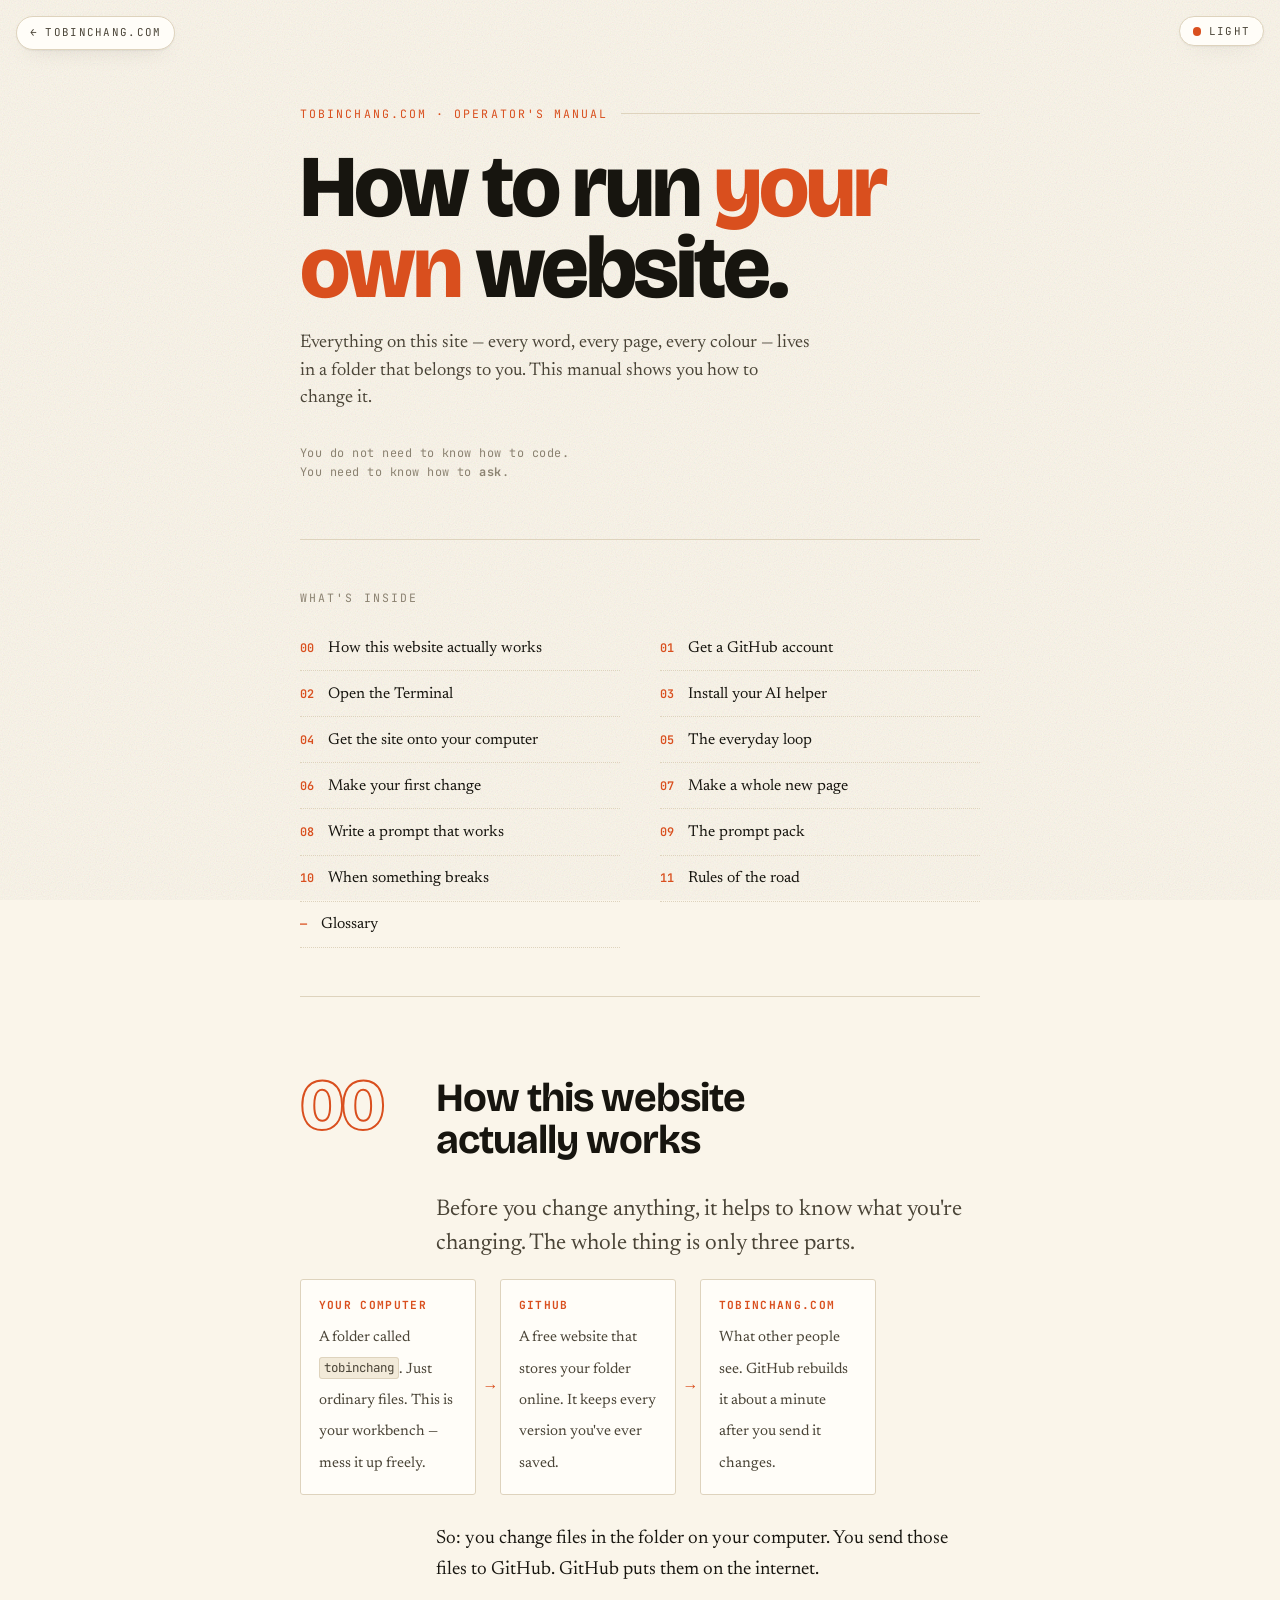
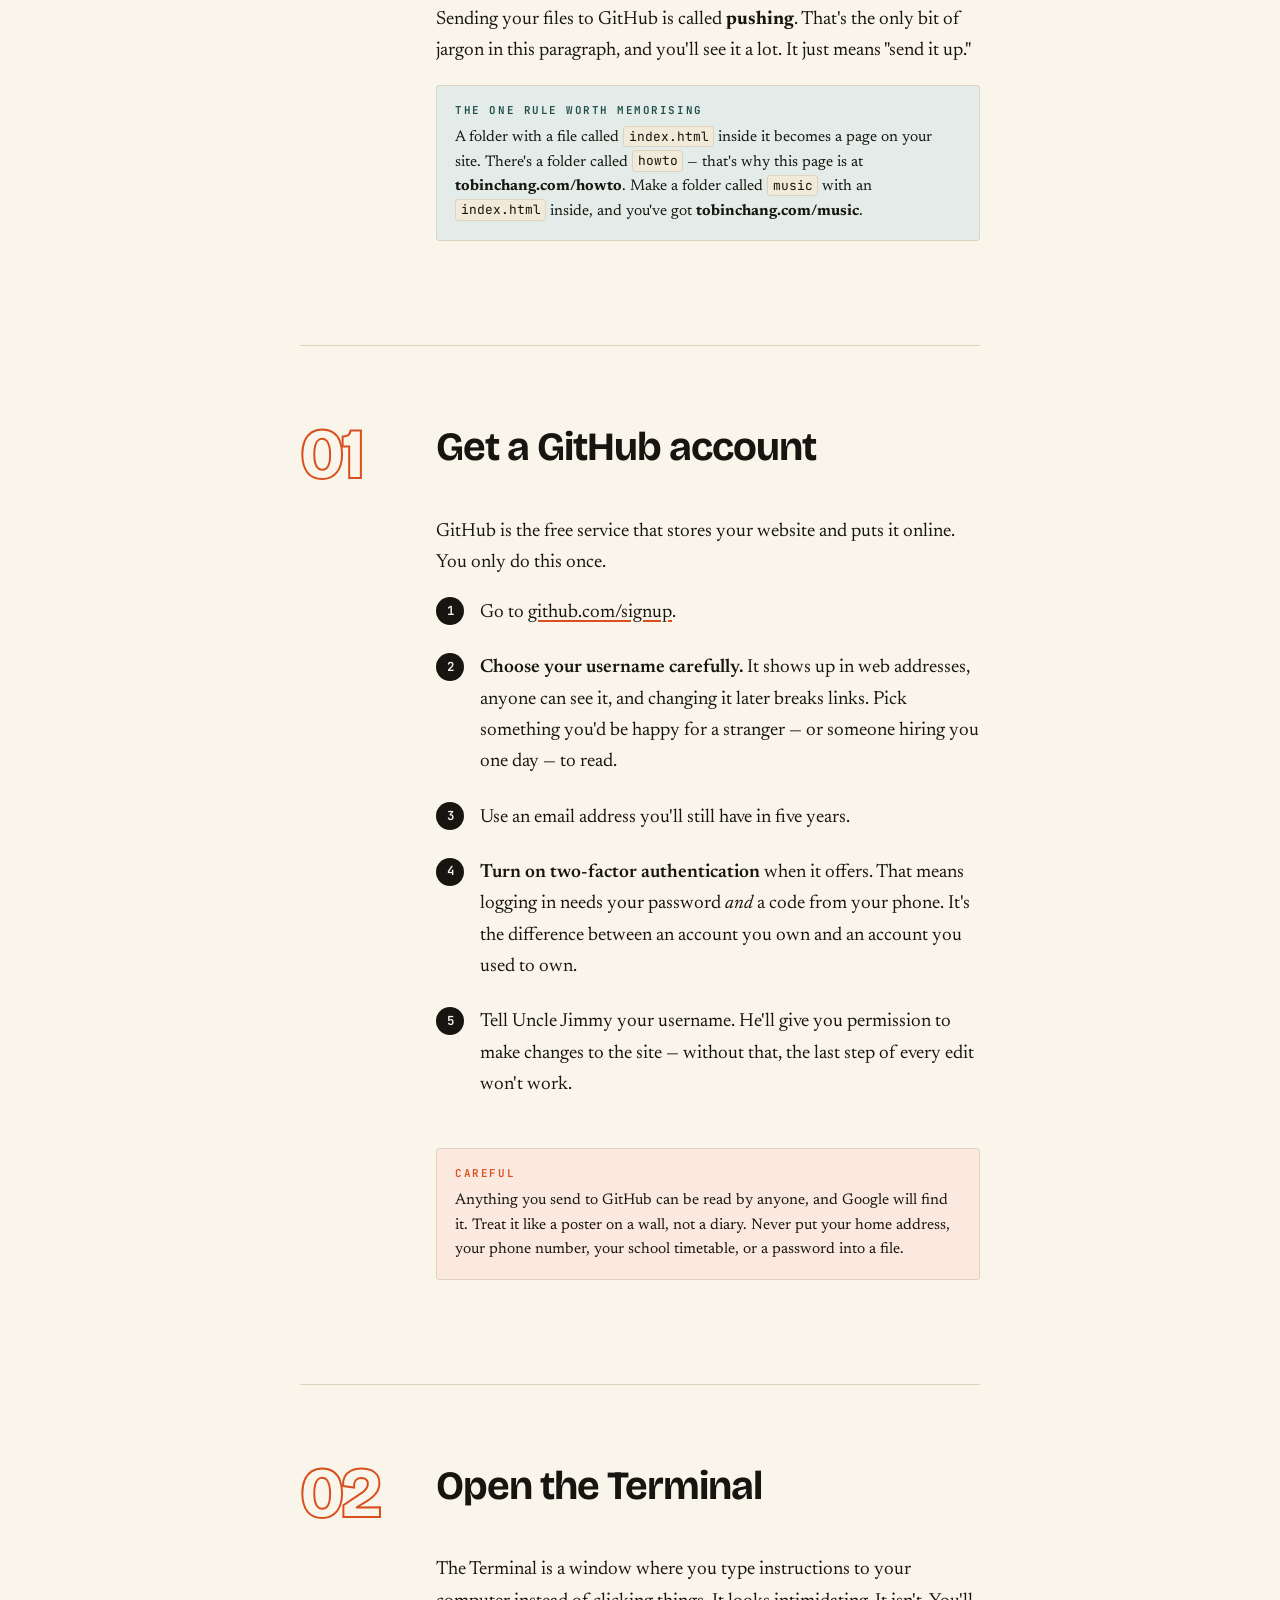
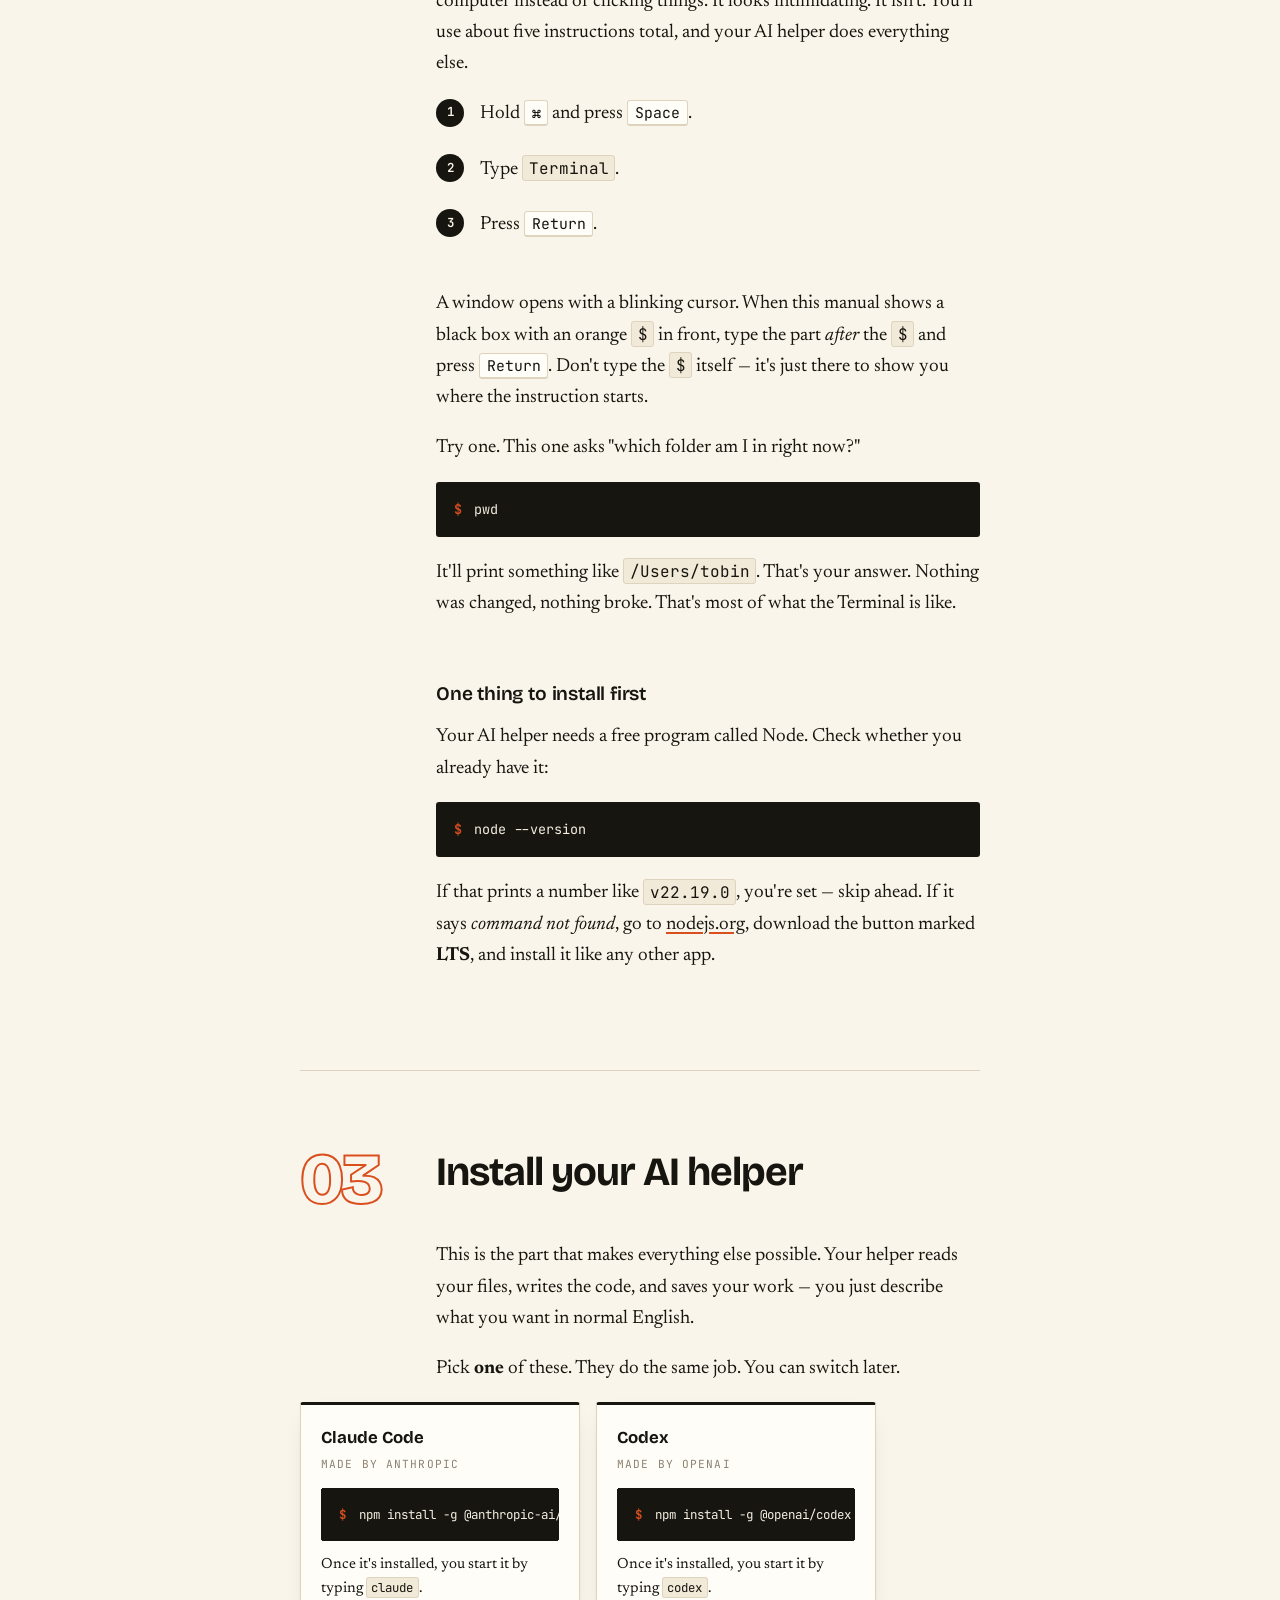
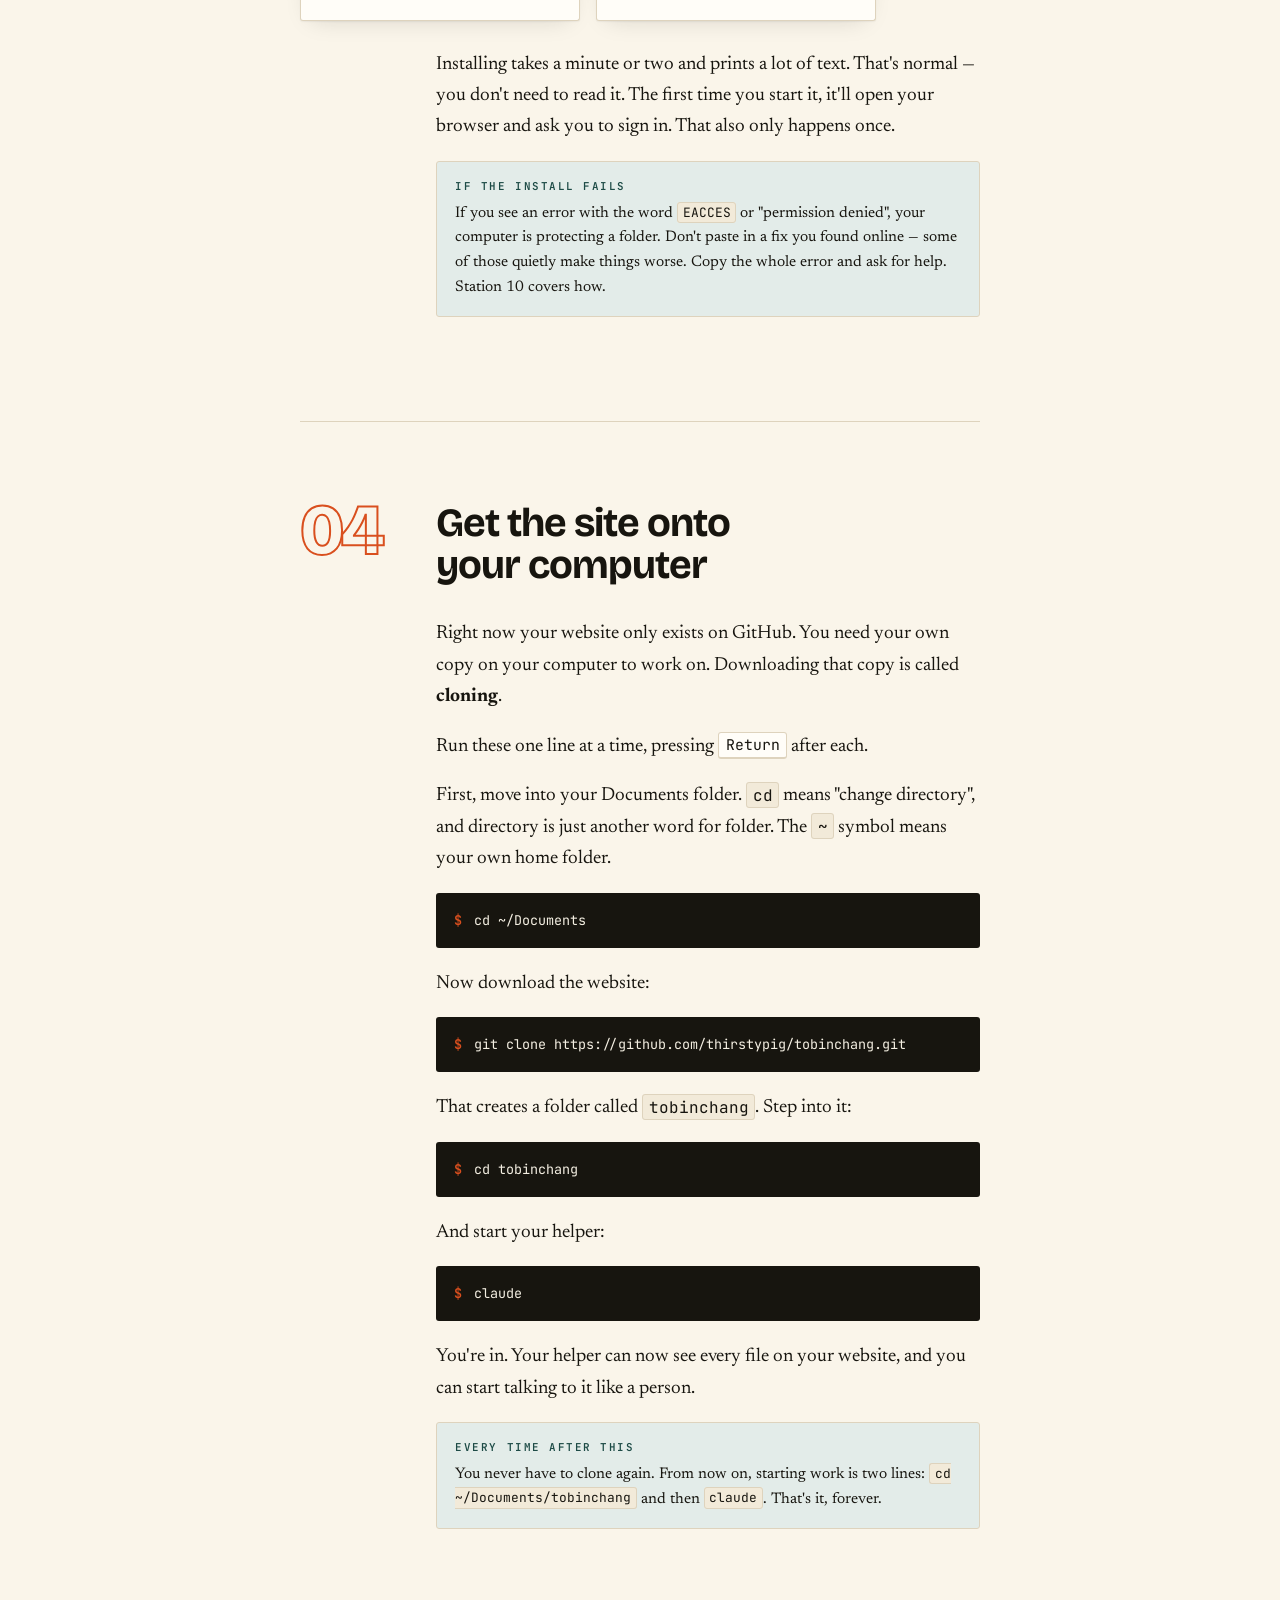
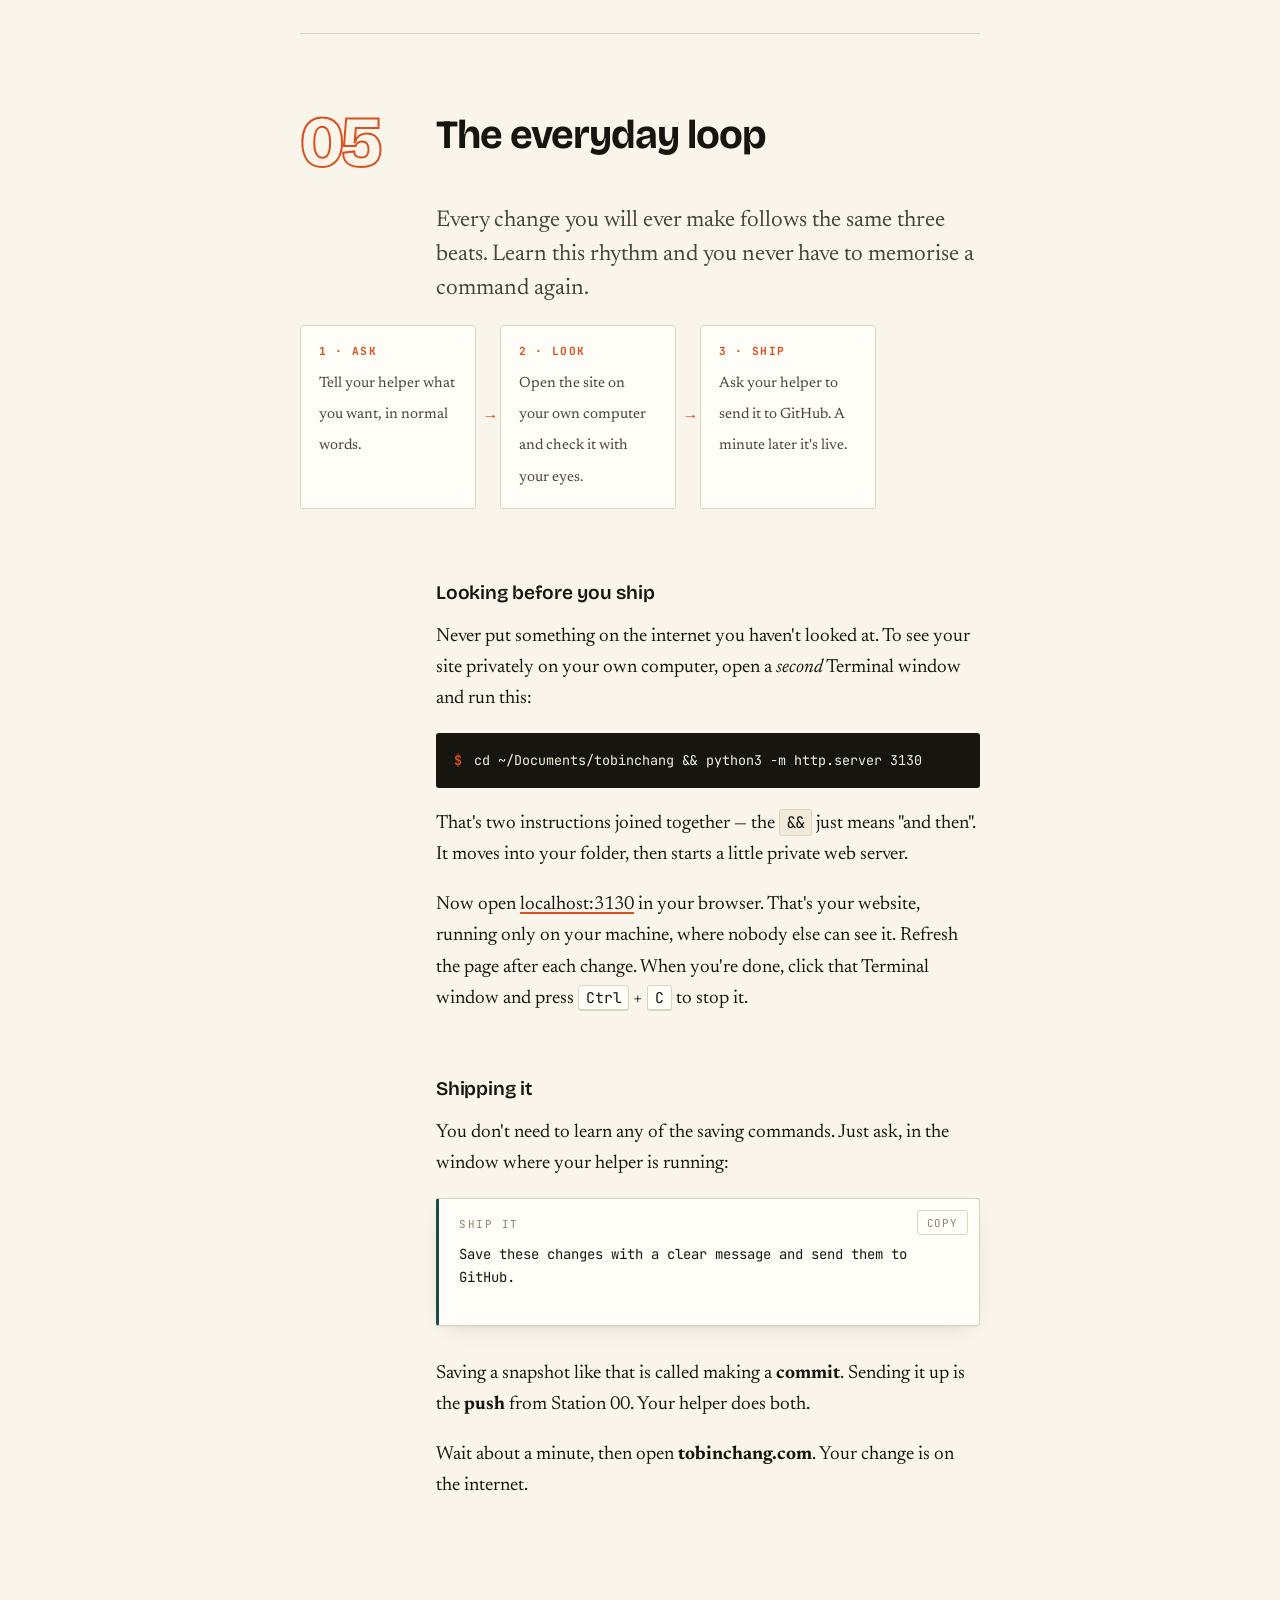
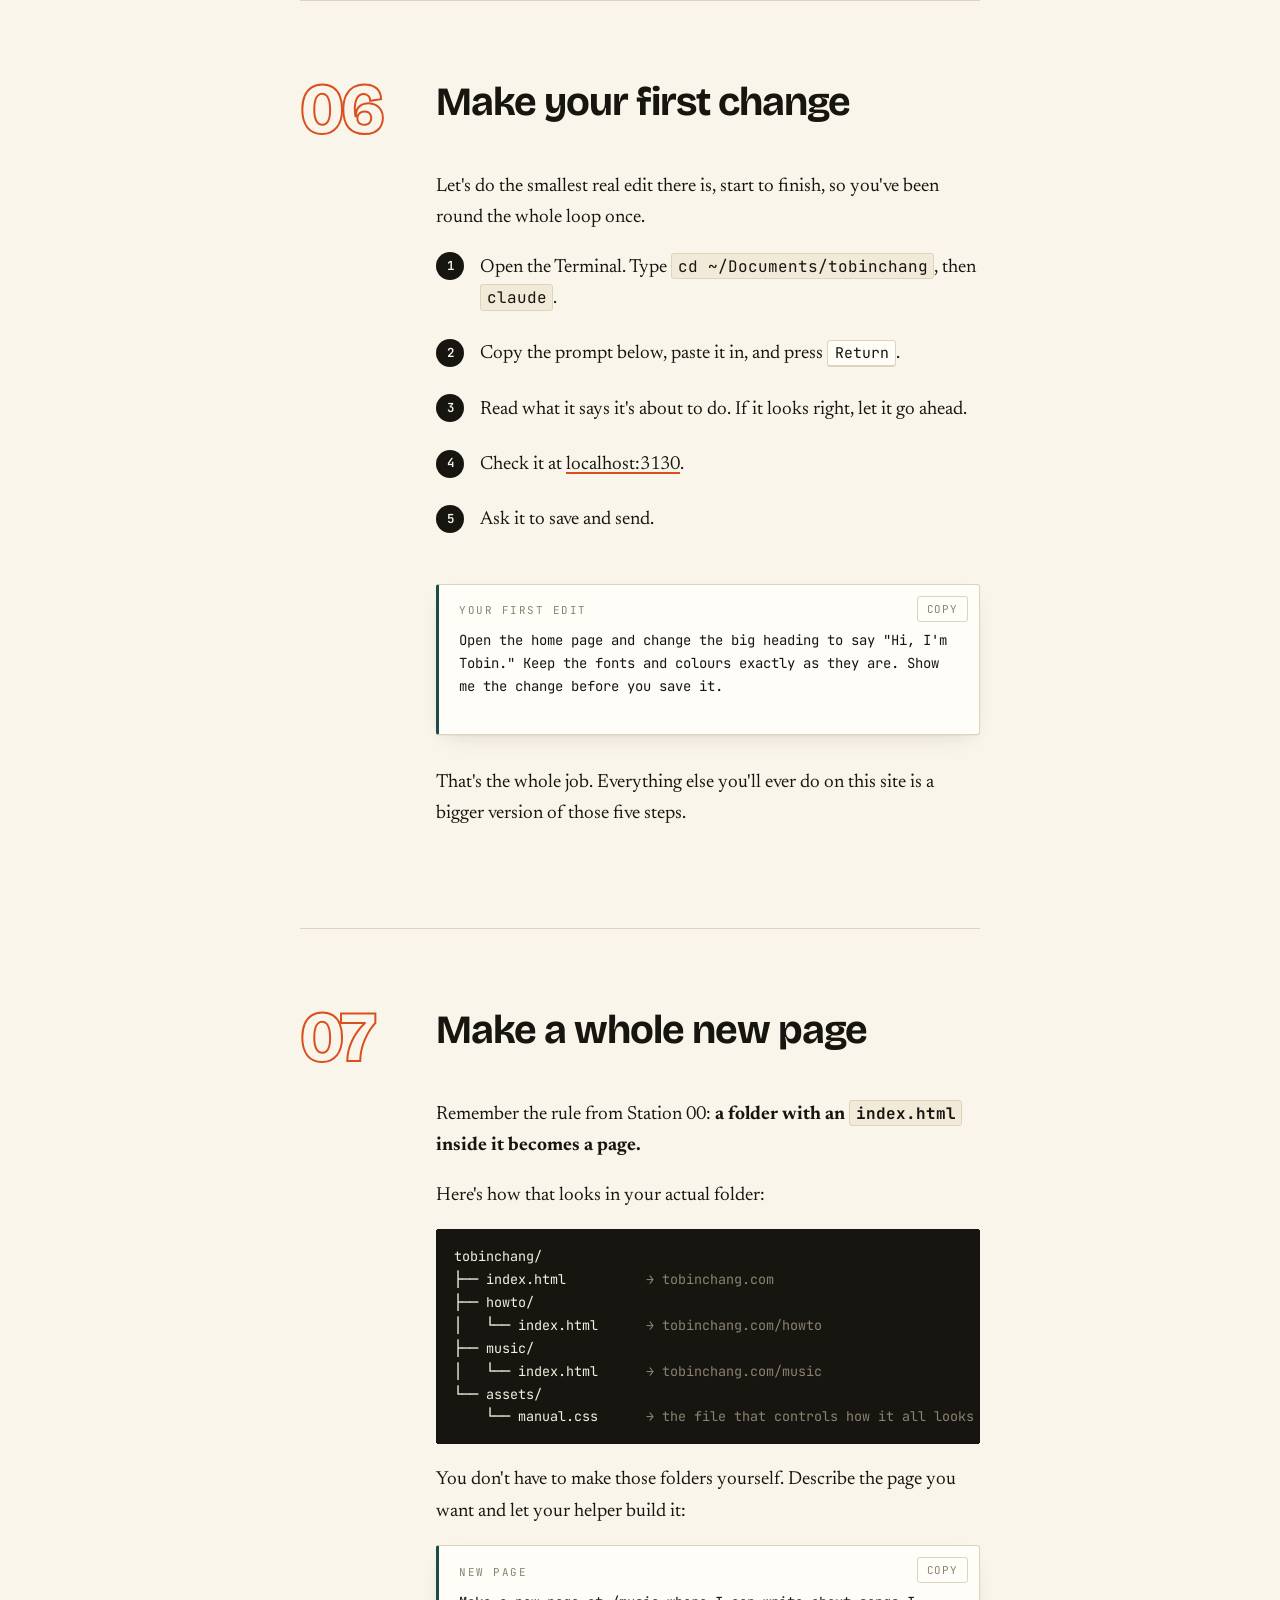
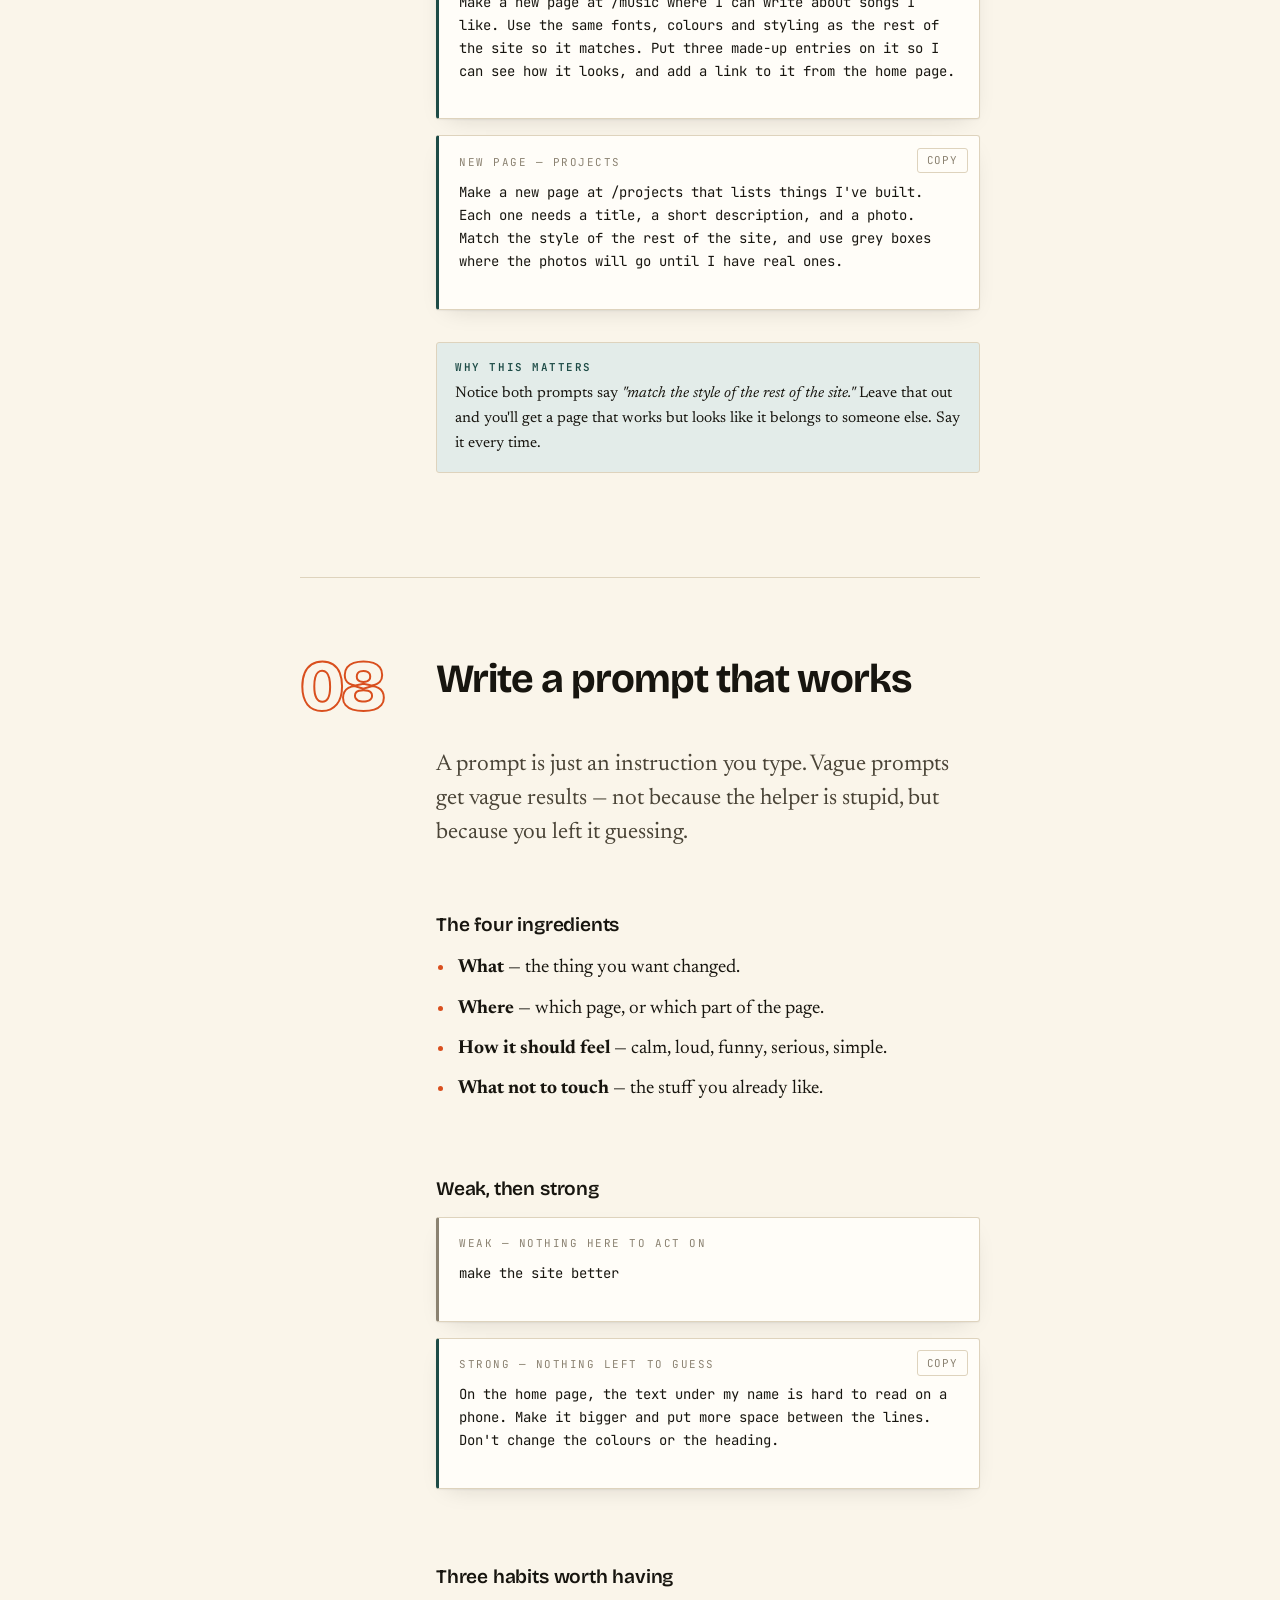
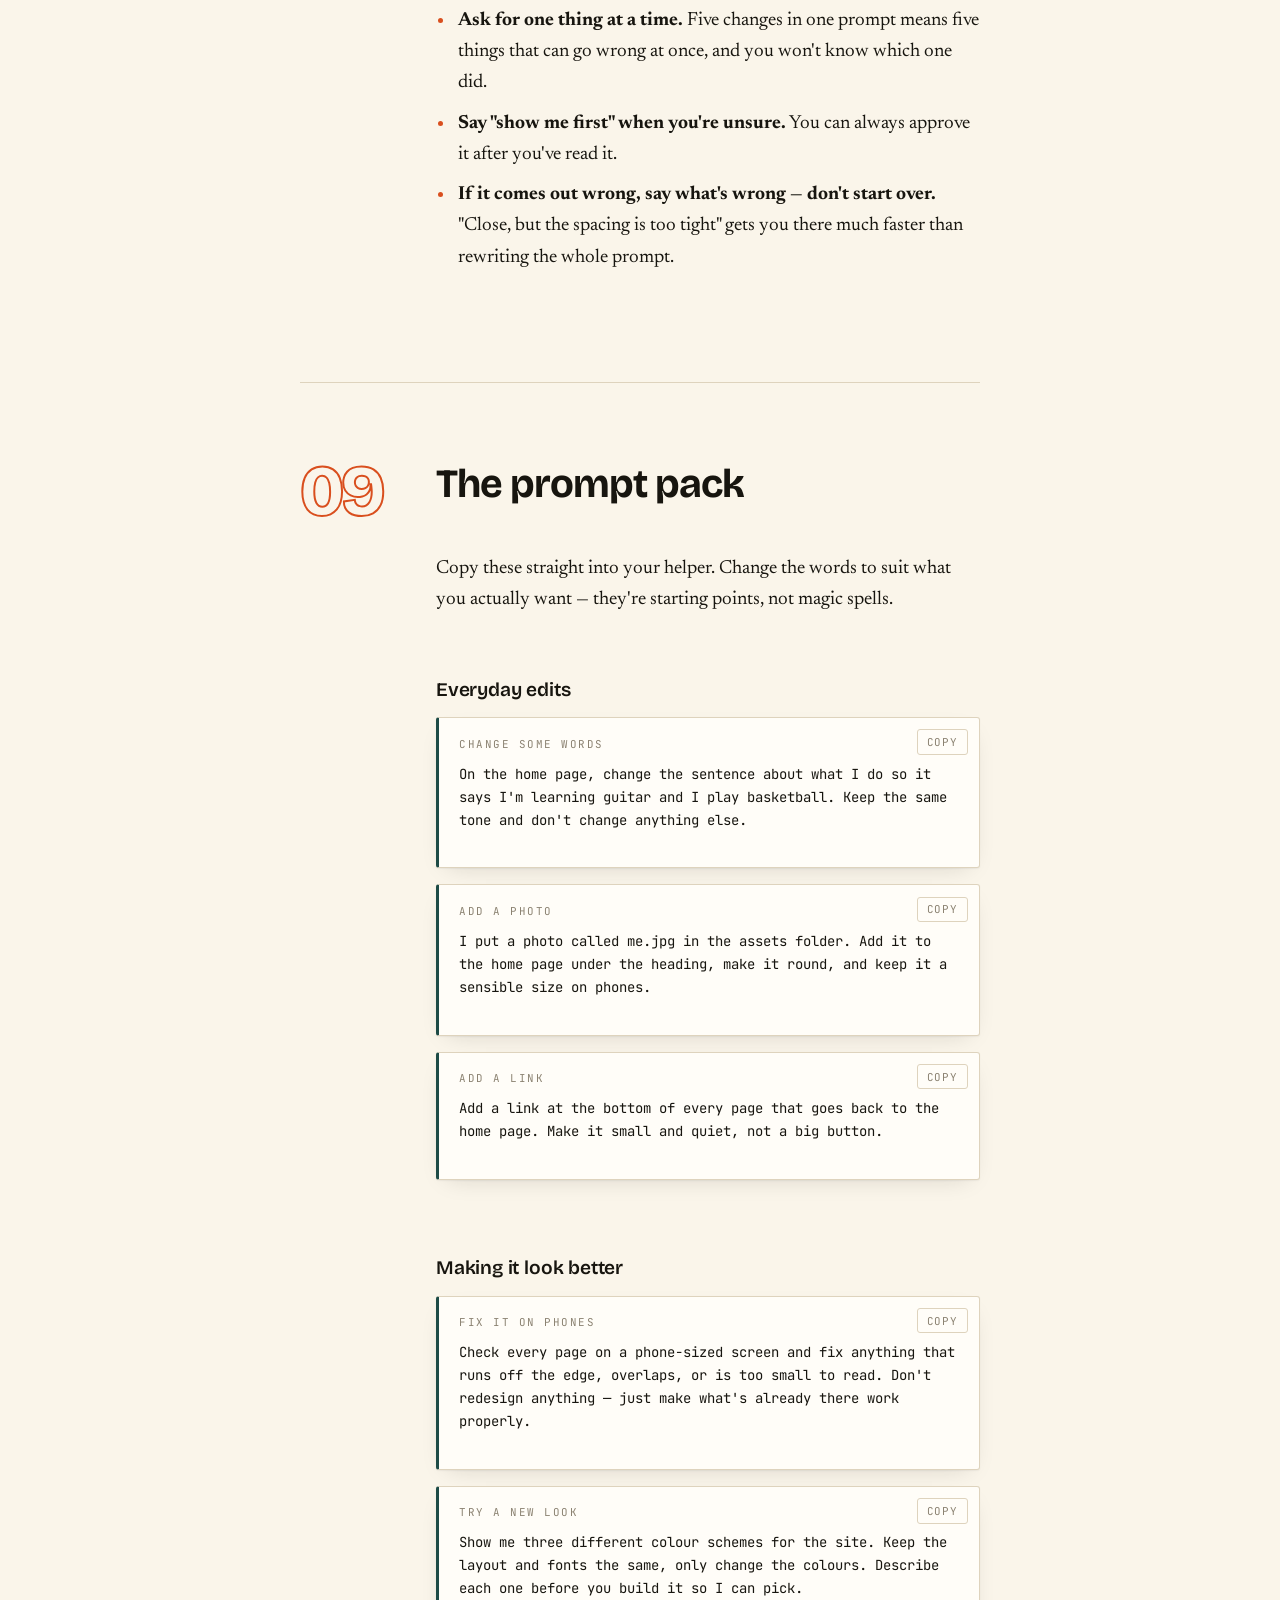
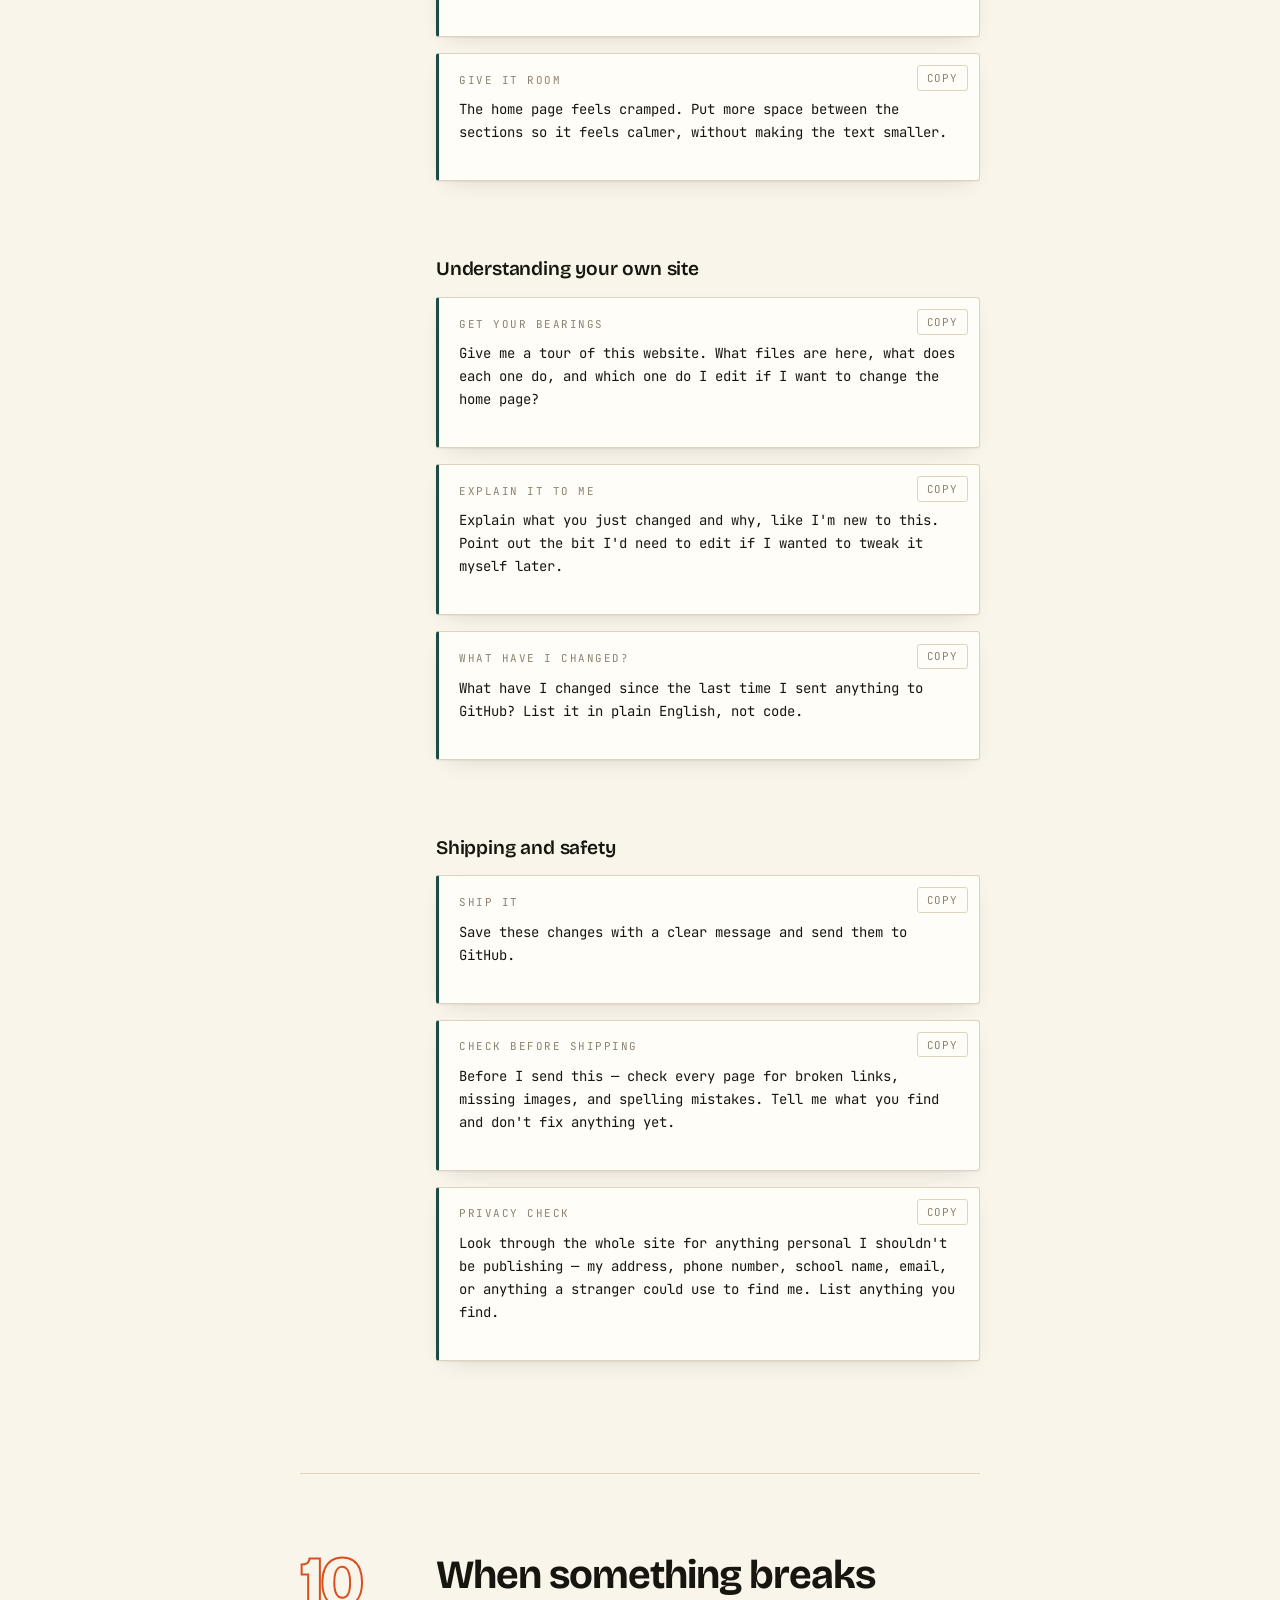
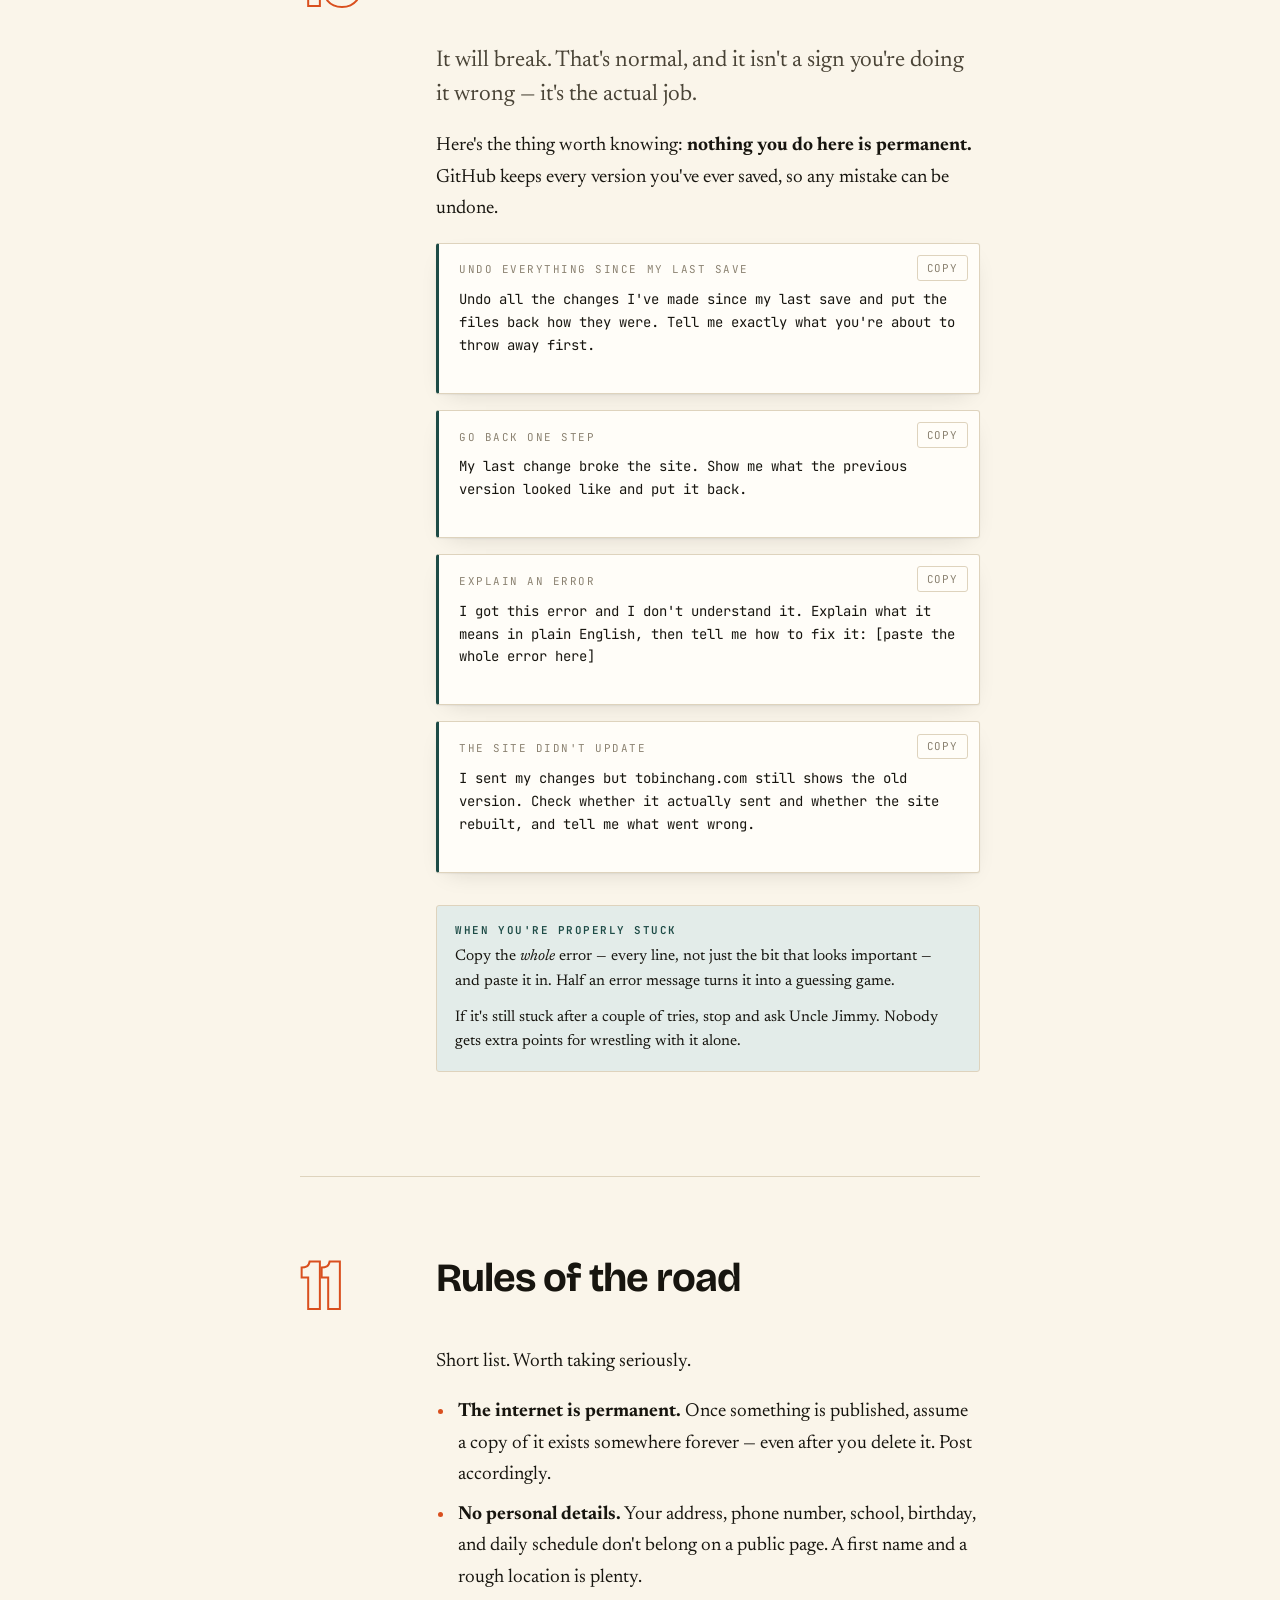
==== commit e1192fc4: "Add a persistent link from the manual back to the front page There was already one in the footer, bu" ====
--- a/howto/index.html
+++ b/howto/index.html
@@ -18,6 +18,8 @@
 <body>
 
 <a class="skip" href="#start">Skip to the manual</a>
+
+<a class="home" href="/" aria-label="Back to the front page">← <span class="home__full">tobinchang.com</span></a>
 
 <button class="theme" type="button" aria-label="Switch between light and dark">
   <span class="theme__dot" aria-hidden="true"></span>
--- a/assets/manual.css
+++ b/assets/manual.css
@@ -153,10 +153,13 @@
 
 /* --- Theme toggle -------------------------------------------------------- */
 
-.theme {
+/* Two matching pills pinned to the top: home on the left, theme on the right.
+   Both stay put while you scroll, because the manual is long and you shouldn't
+   have to scroll to the bottom to get out of it. */
+.theme,
+.home {
   position: fixed;
   top: 1rem;
-  right: 1rem;
   z-index: 50;
   display: inline-flex;
   align-items: center;
@@ -171,14 +174,28 @@
   letter-spacing: .12em;
   text-transform: uppercase;
   cursor: pointer;
+  text-decoration: none;
   box-shadow: var(--shadow-card);
   transition: color .15s, border-color .15s;
 }
 
+.theme { right: 1rem; }
+.home  { left: 1rem; }
+
 .theme:hover,
-.theme:focus-visible {
+.theme:focus-visible,
+.home:hover,
+.home:focus-visible {
   color: var(--signal);
   border-color: var(--signal);
+}
+
+/* The domain name is the useful part; drop it on small screens rather than
+   letting two pills crowd the top of a phone. */
+.home__full { display: none; }
+
+@media (min-width: 30rem) {
+  .home__full { display: inline; }
 }
 
 .theme__dot {
@@ -200,7 +217,7 @@
   :root:not([data-theme="light"]) .theme__off { display: none; }
 }
 
-@media print { .theme { display: none; } }
+@media print { .theme, .home { display: none; } }
 
 /* --- 4. Masthead --------------------------------------------------------- */
 
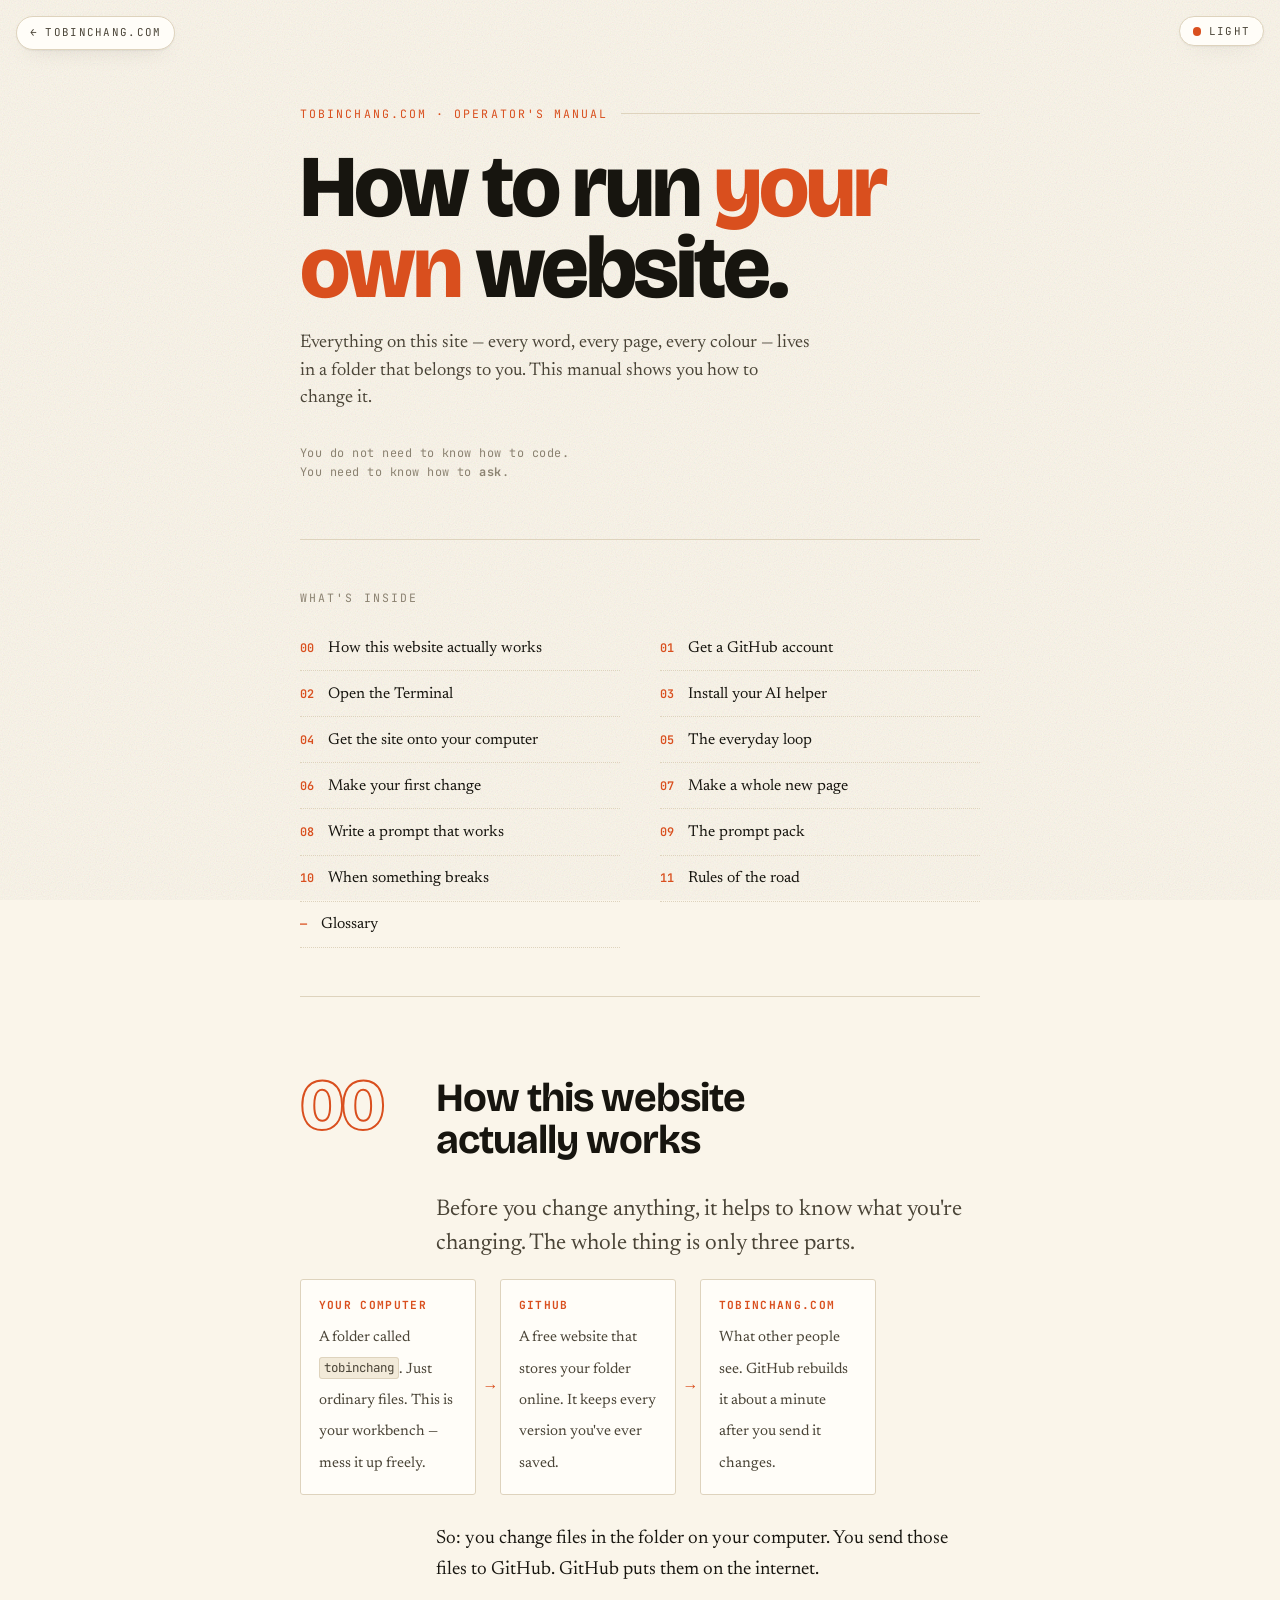
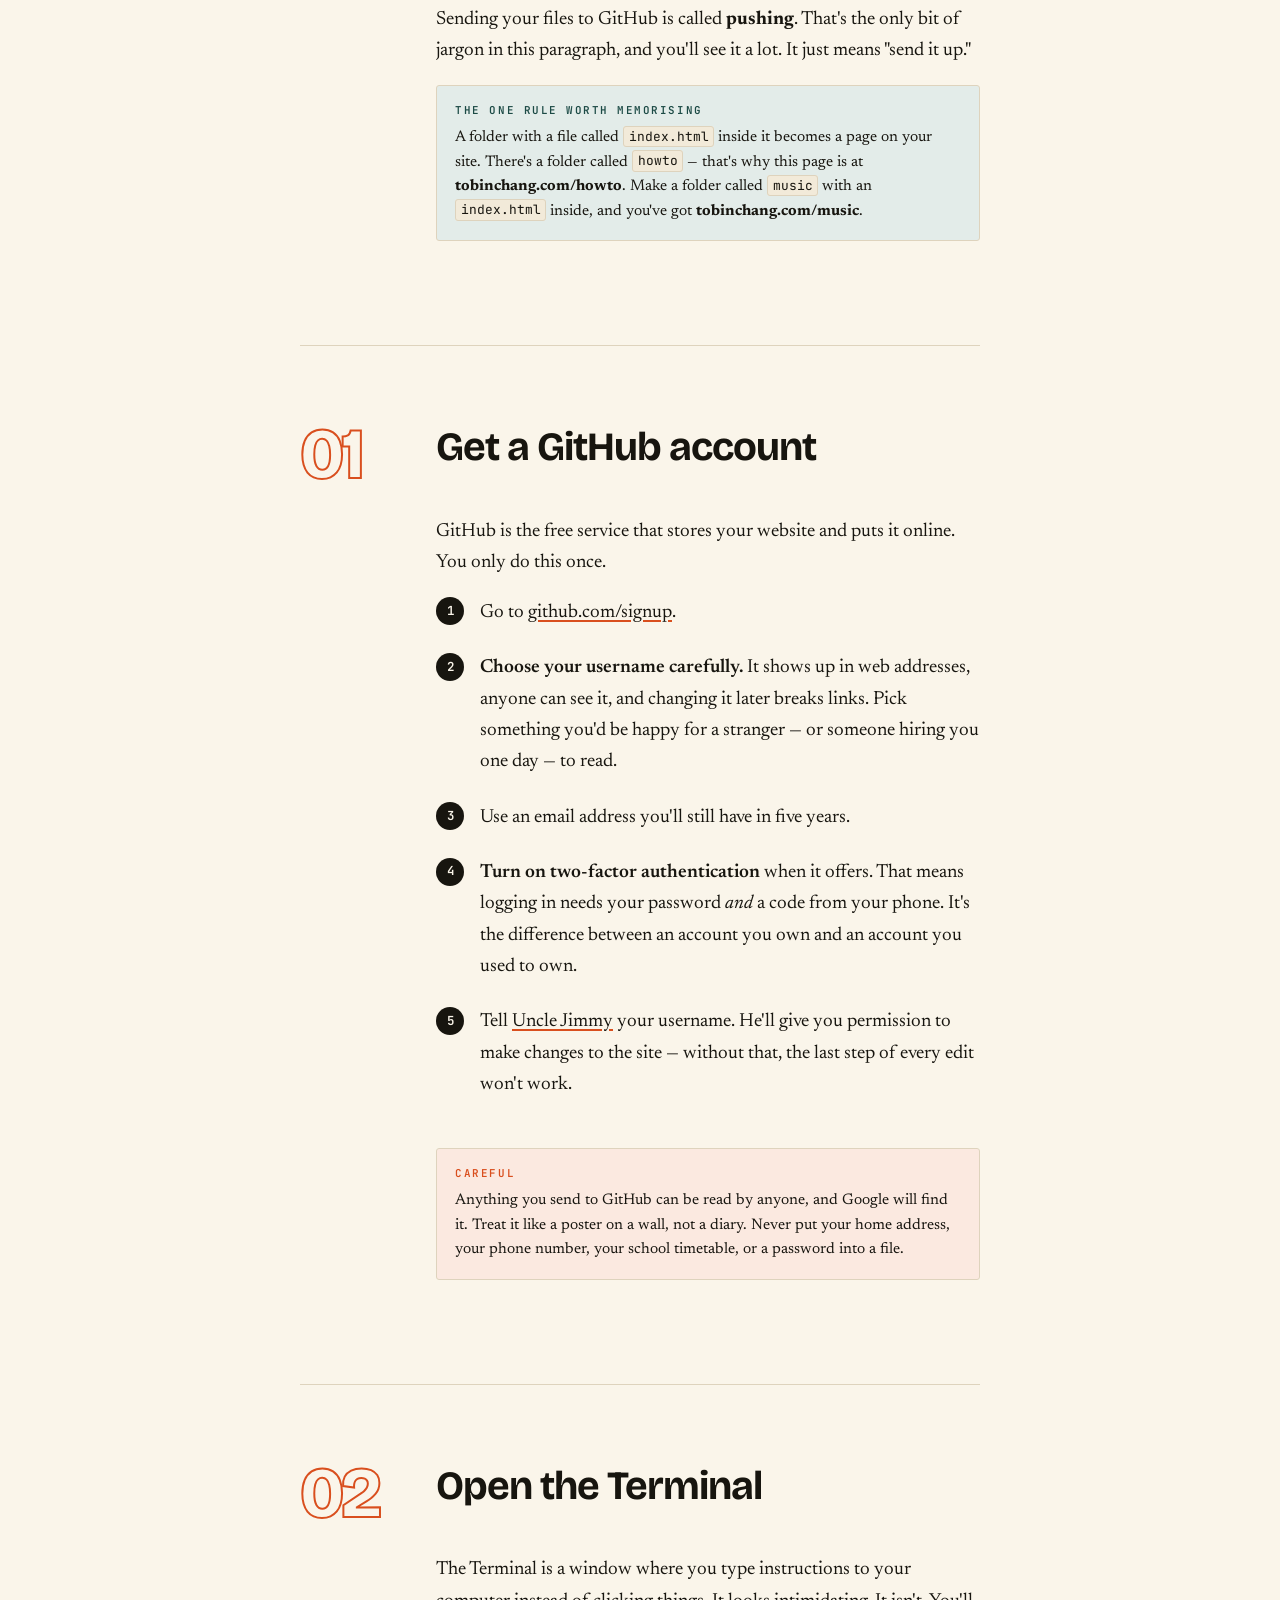
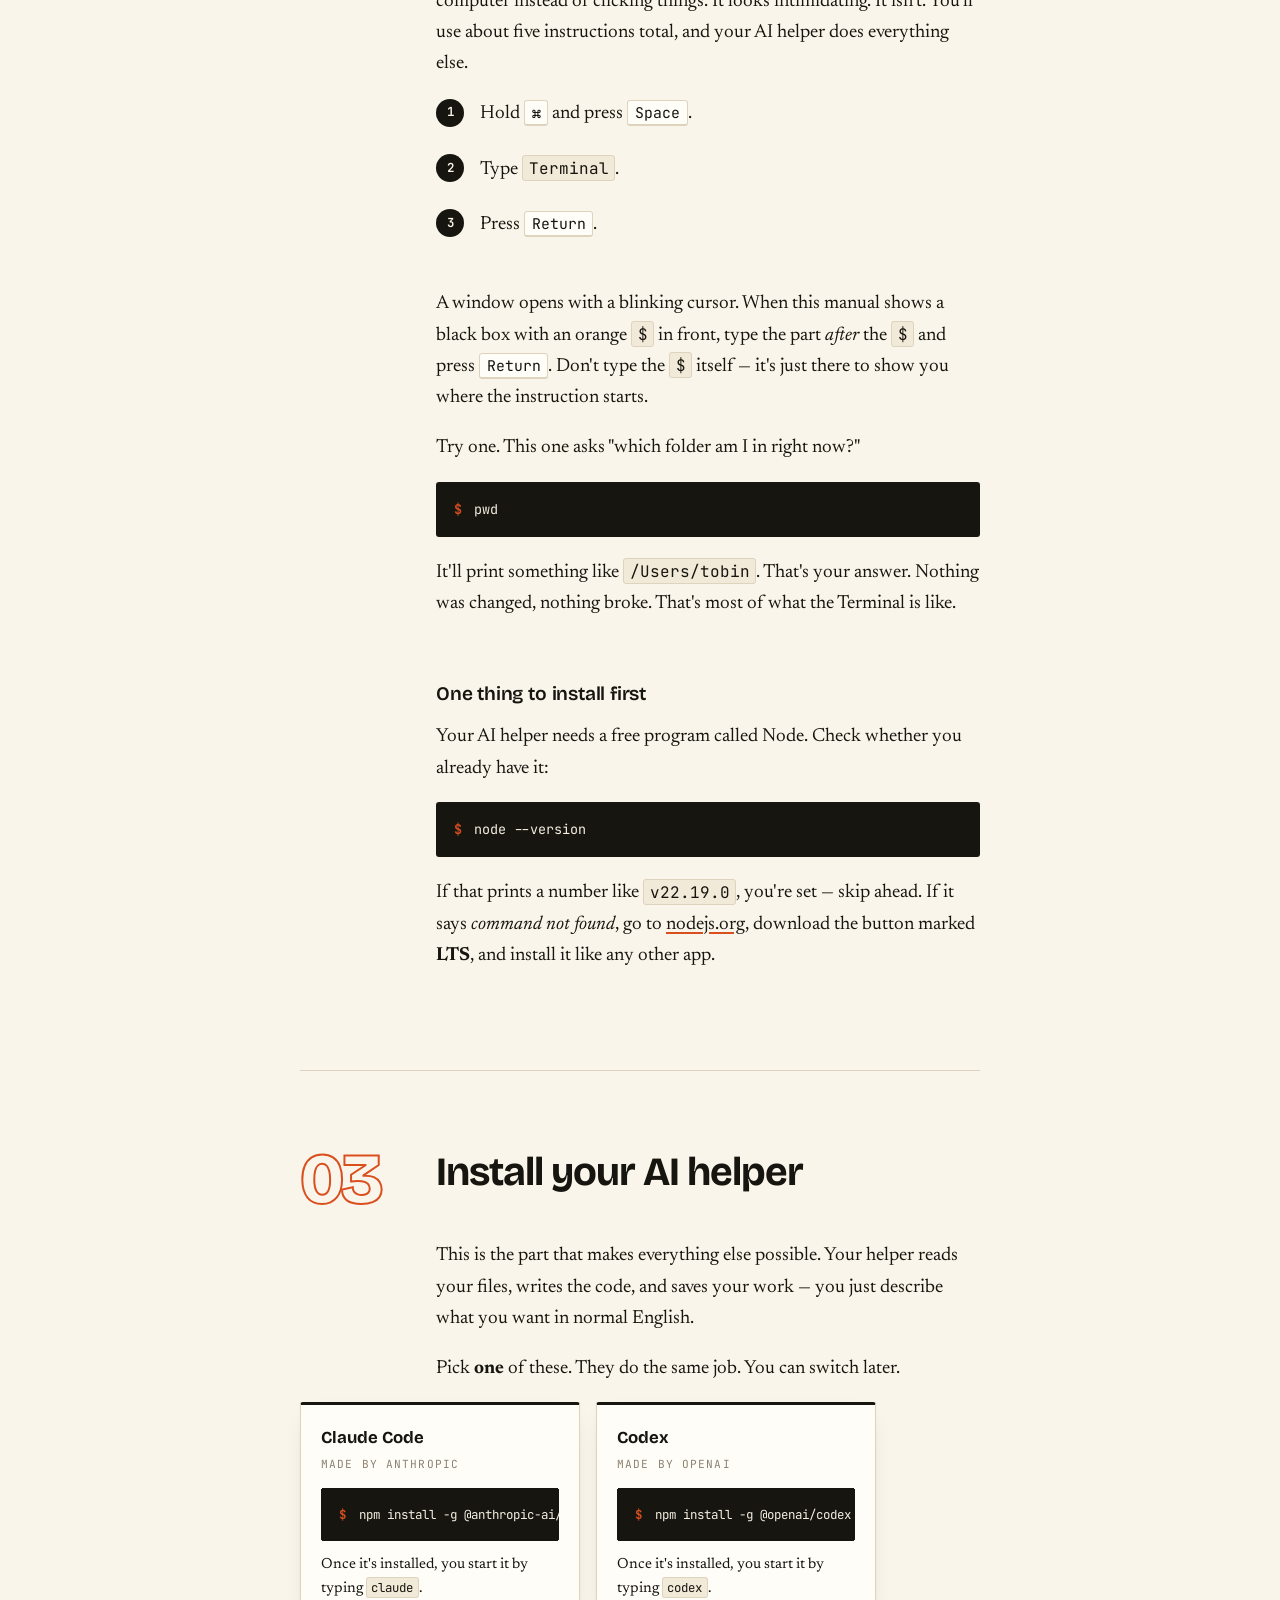
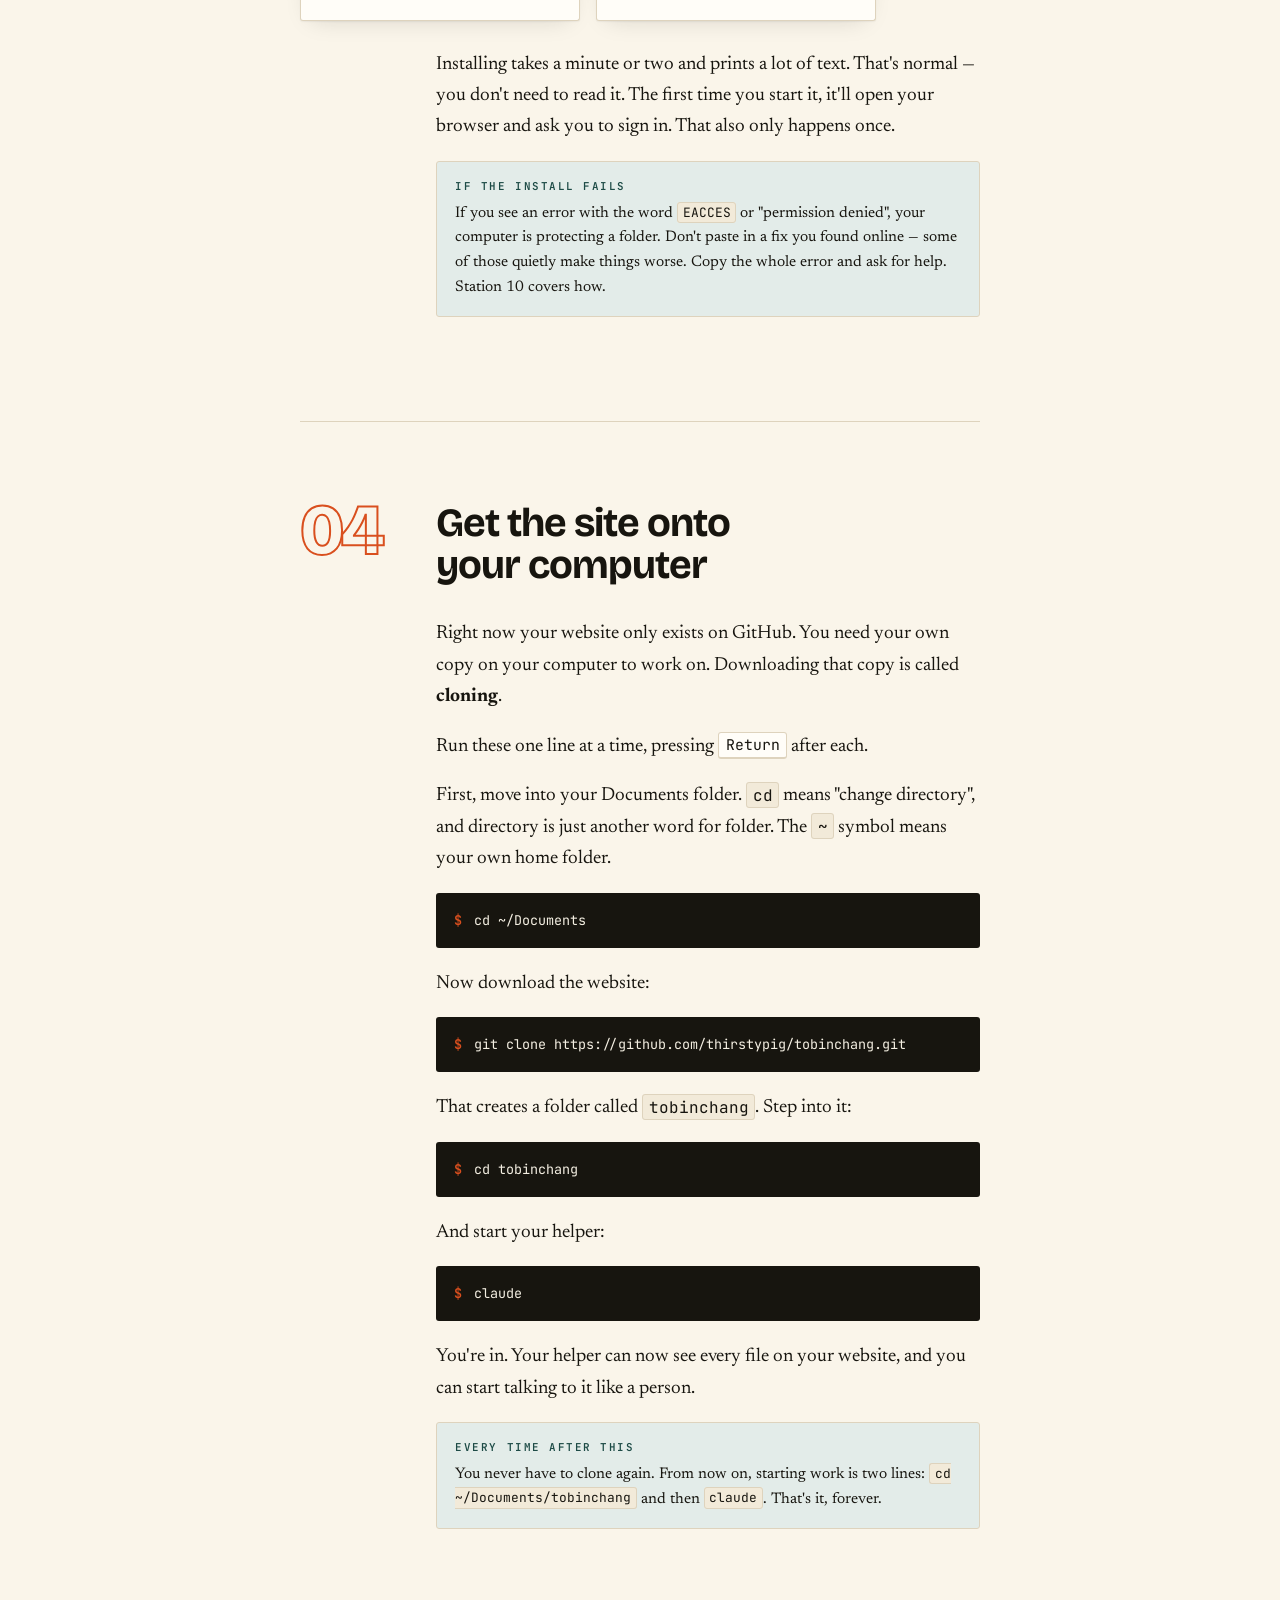
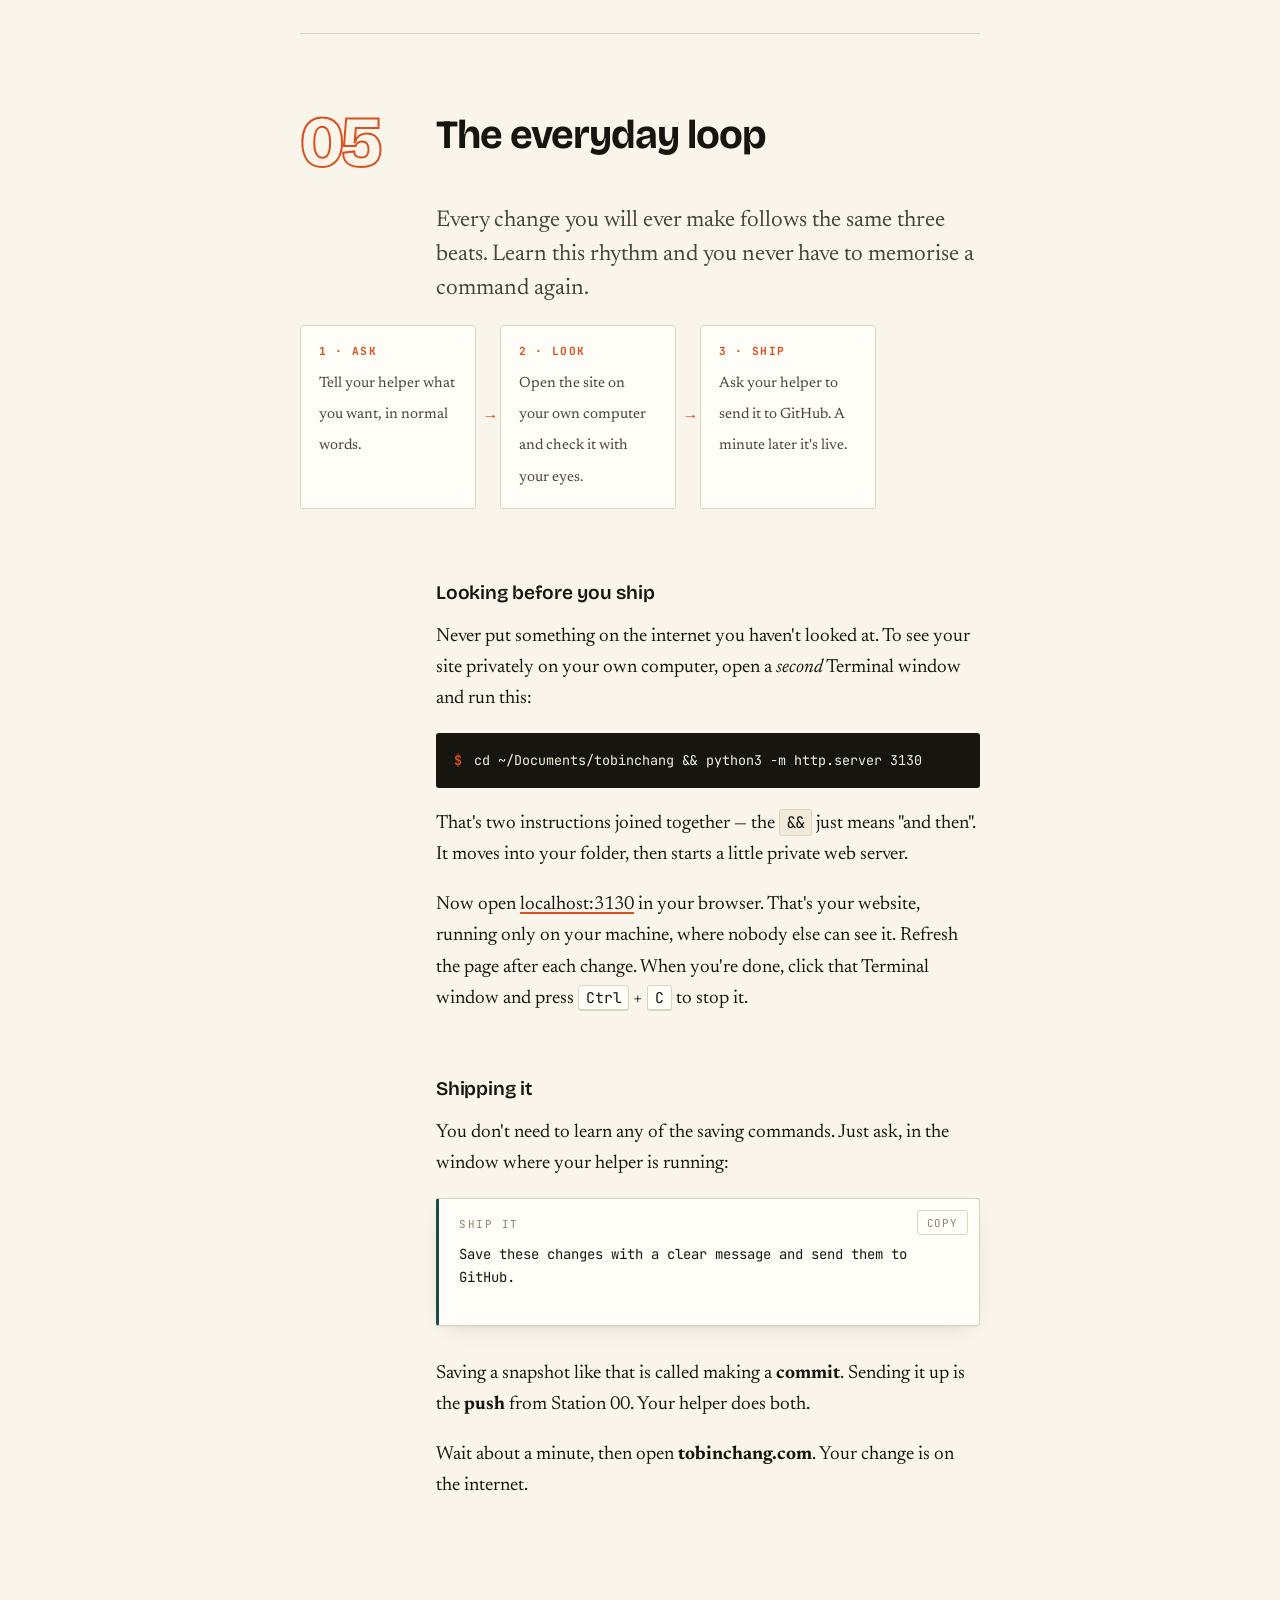
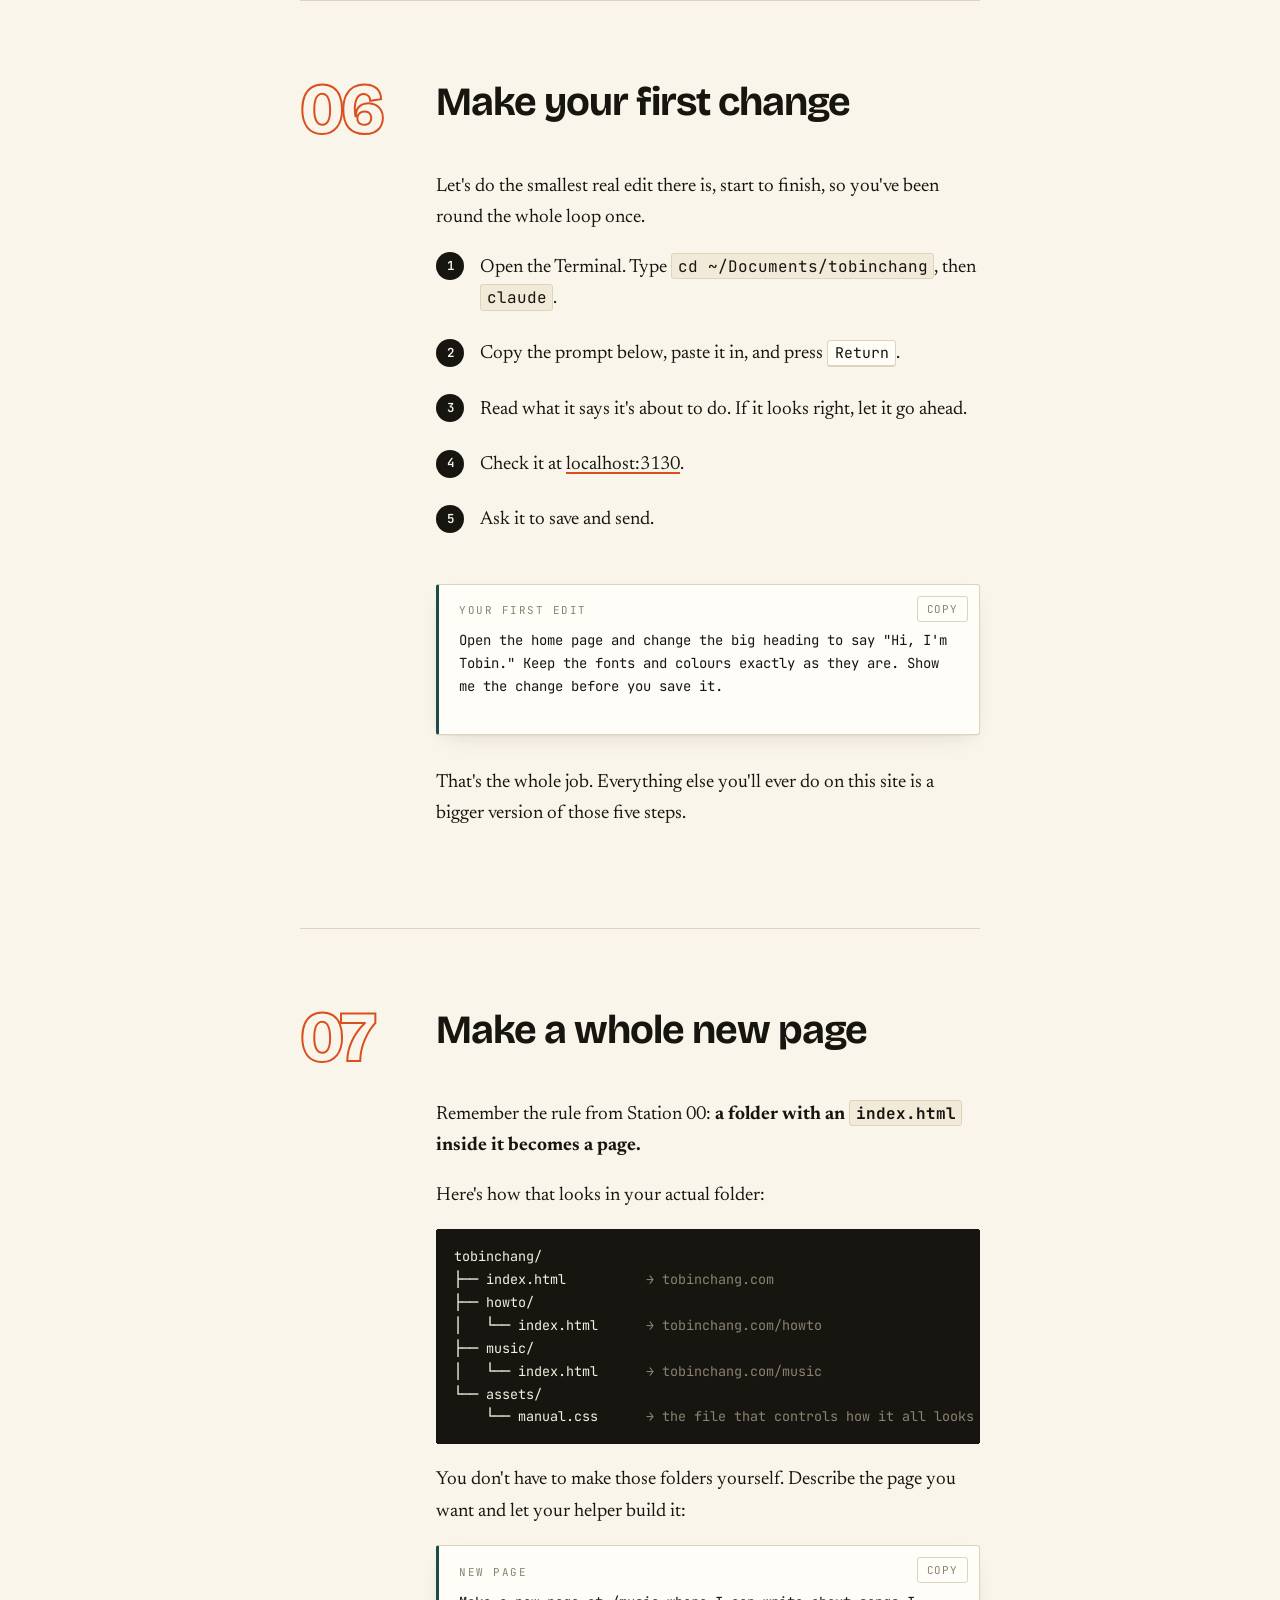
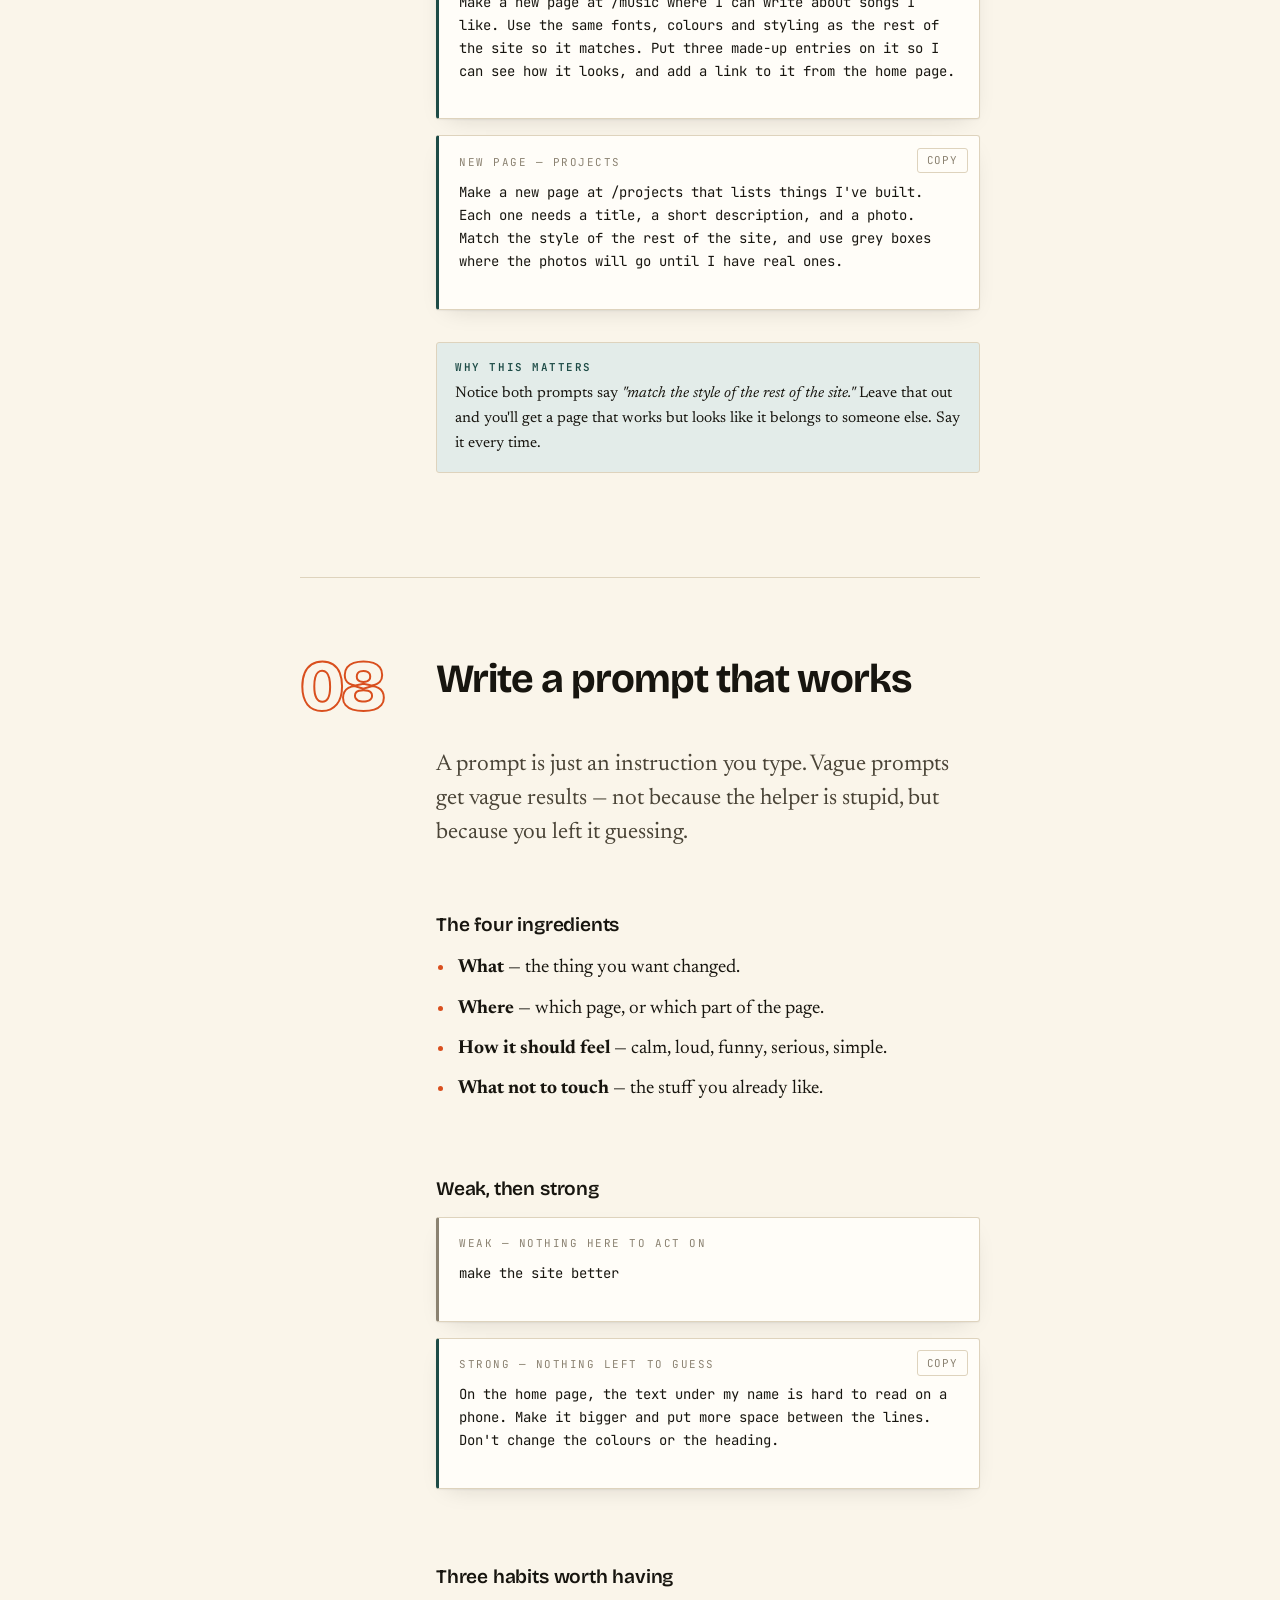
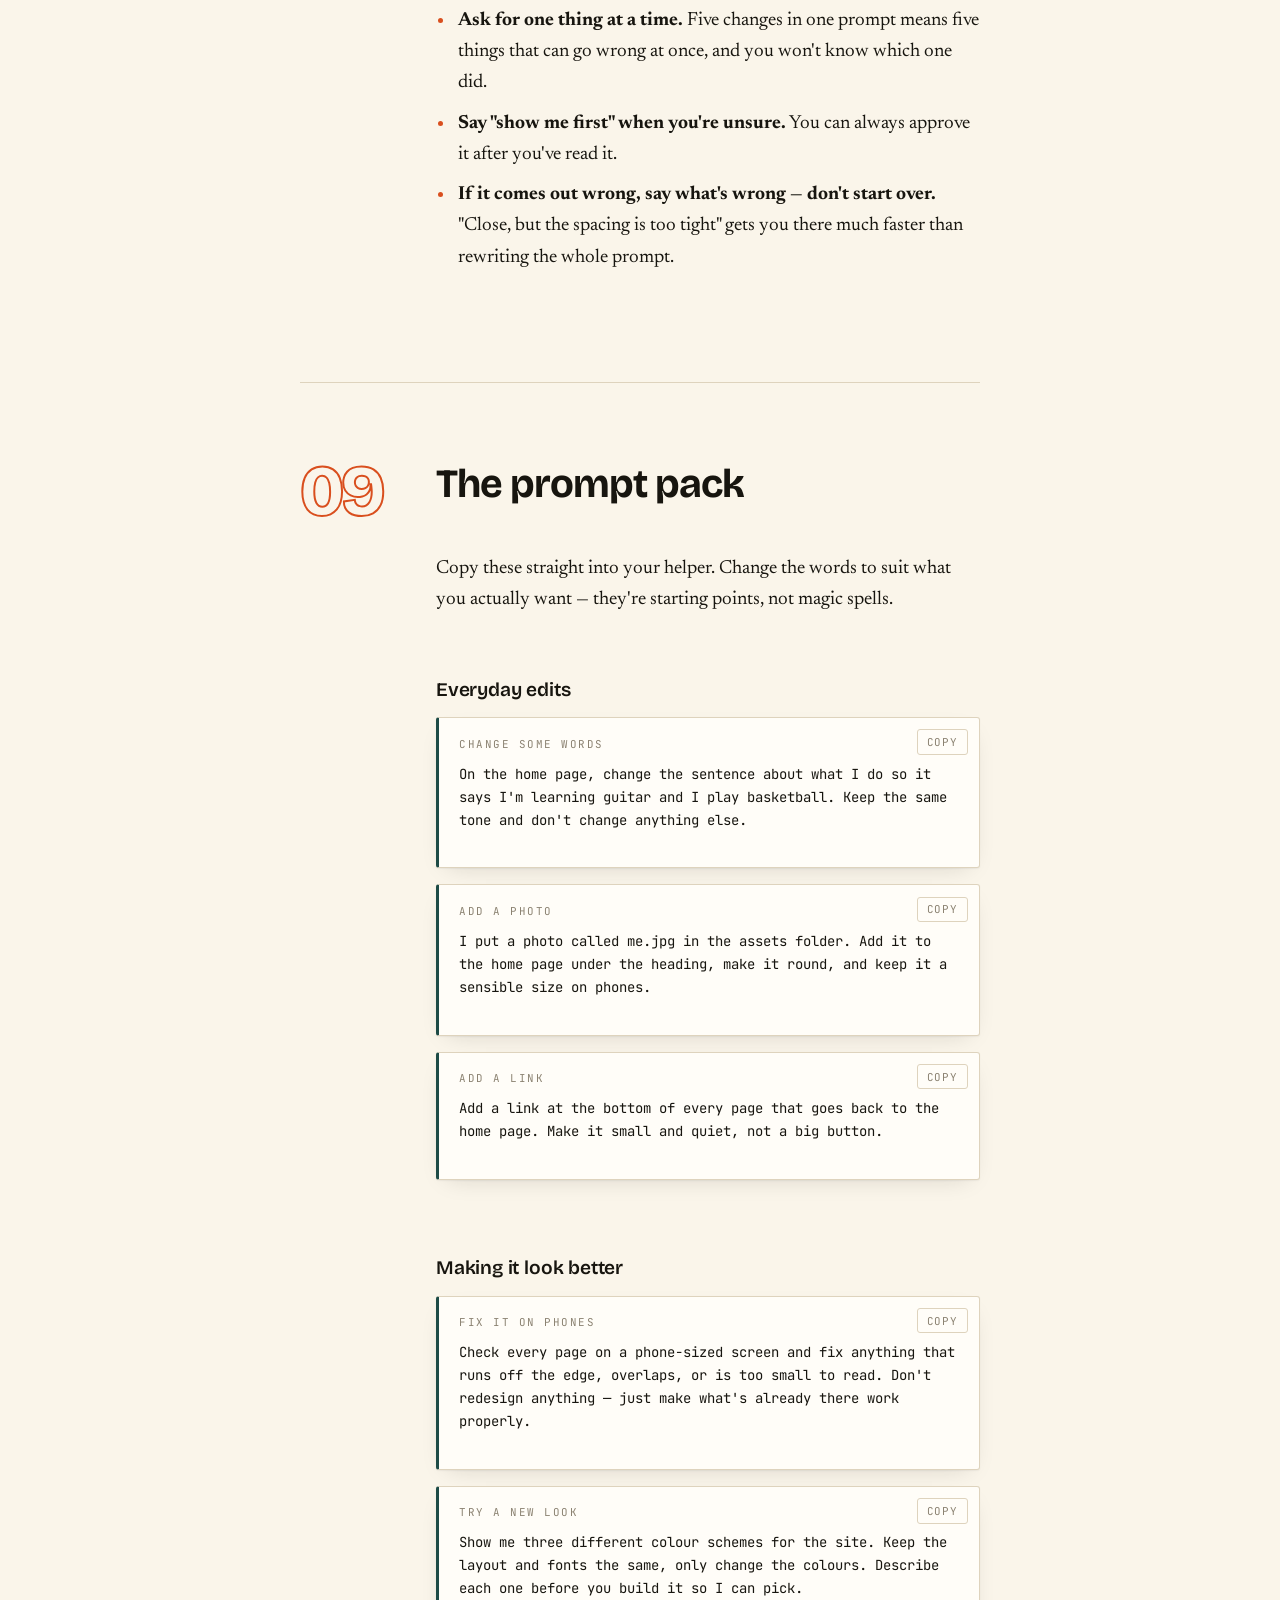
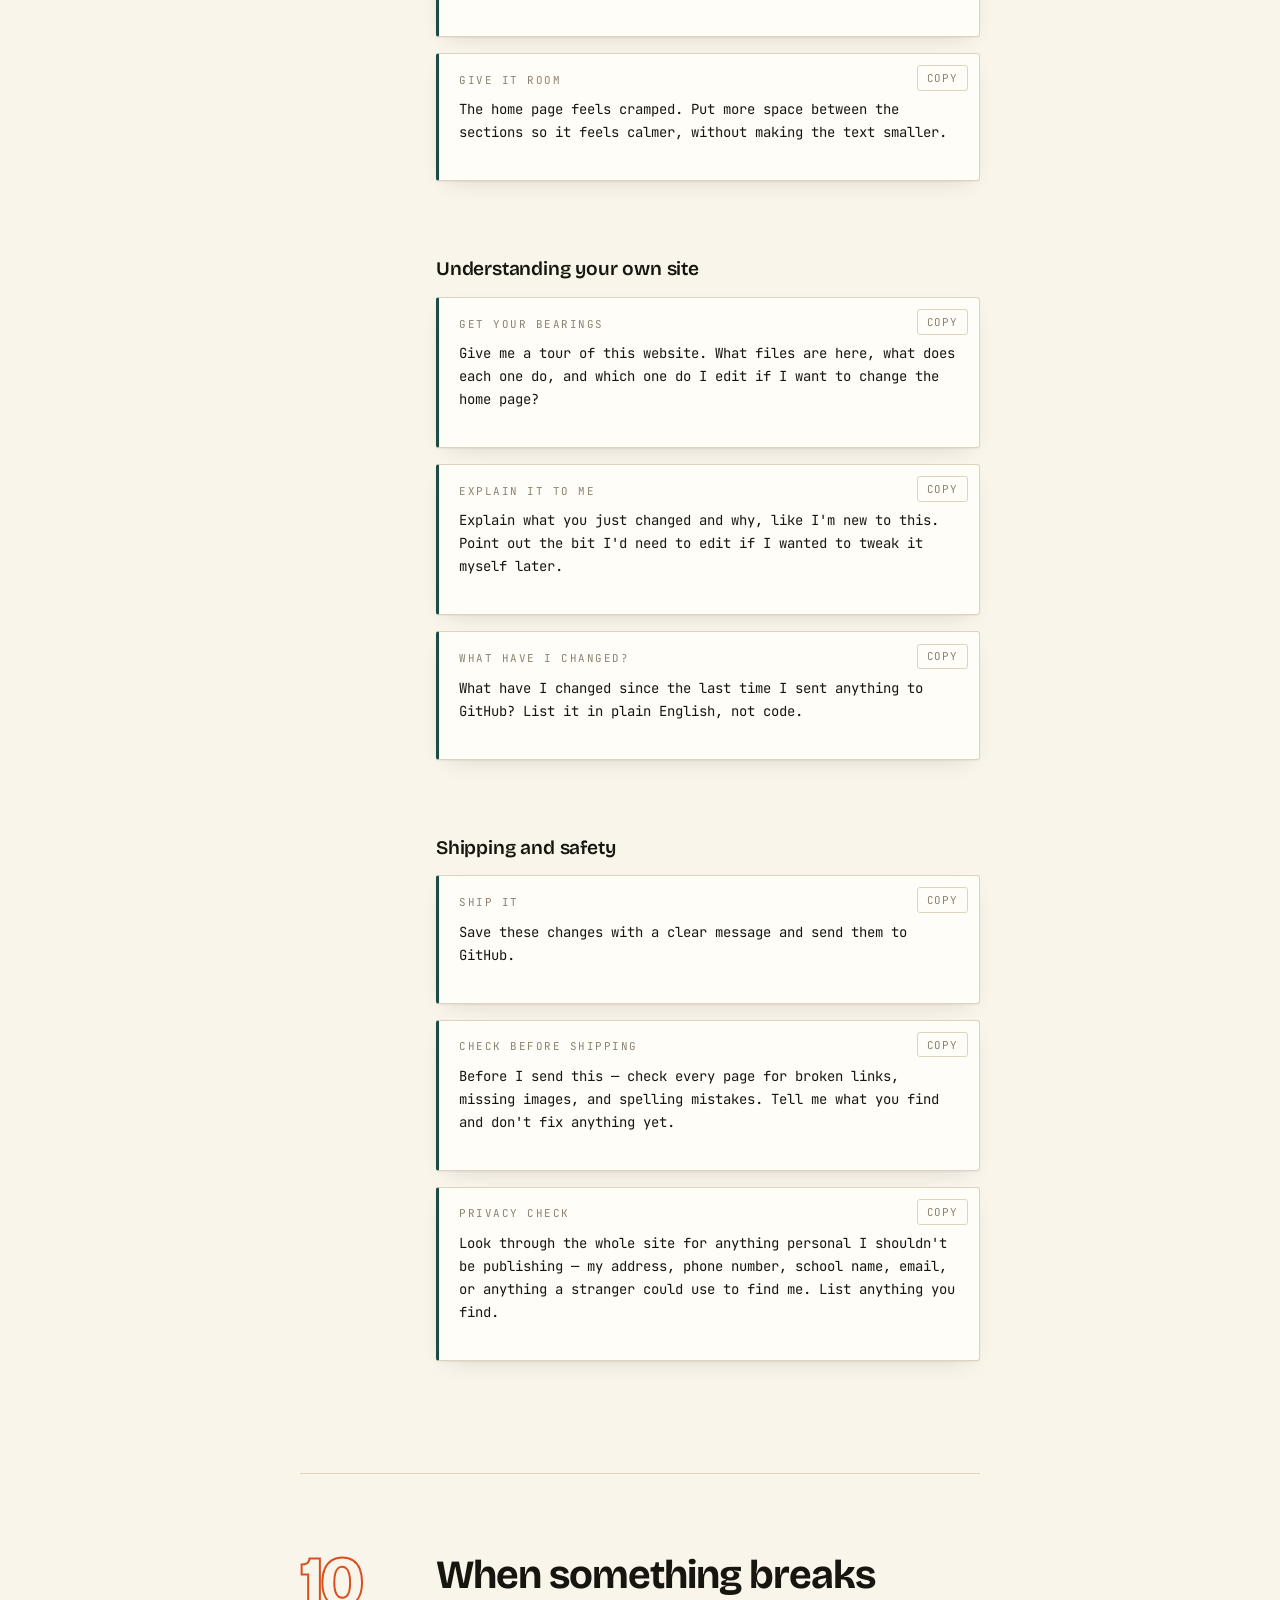
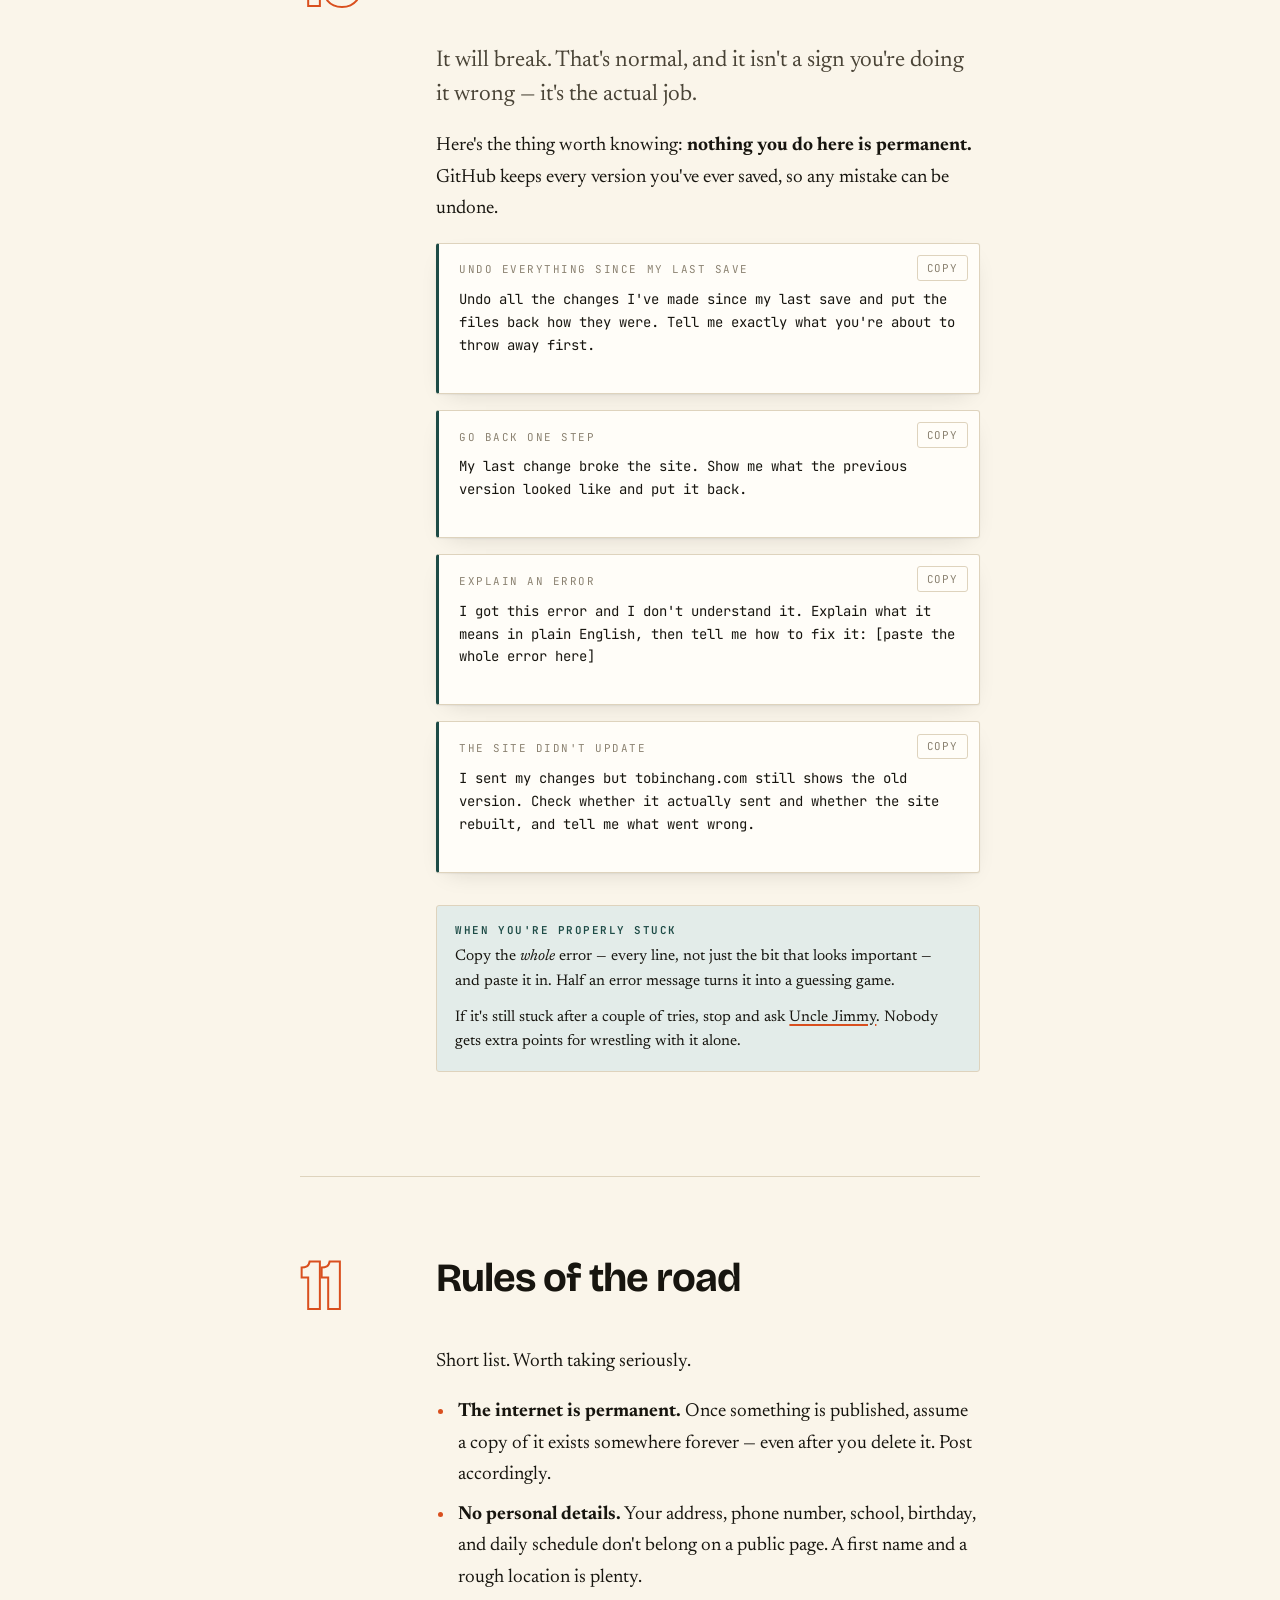
==== commit 90201227: "Link "Uncle Jimmy" to jameschang.co/now Three places where Tobin is told to go ask: the front-page b" ====
--- a/howto/index.html
+++ b/howto/index.html
@@ -143,7 +143,8 @@
       own.
     </li>
     <li>
-      Tell Uncle Jimmy your username. He'll give you permission to make changes
+      Tell <a href="https://jameschang.co/now/">Uncle Jimmy</a> your username.
+      He'll give you permission to make changes
       to the site — without that, the last step of every edit won't work.
     </li>
   </ol>
@@ -641,7 +642,8 @@
       game.
     </p>
     <p>
-      If it's still stuck after a couple of tries, stop and ask Uncle Jimmy.
+      If it's still stuck after a couple of tries, stop and ask
+      <a href="https://jameschang.co/now/">Uncle Jimmy</a>.
       Nobody gets extra points for wrestling with it alone.
     </p>
   </div>
